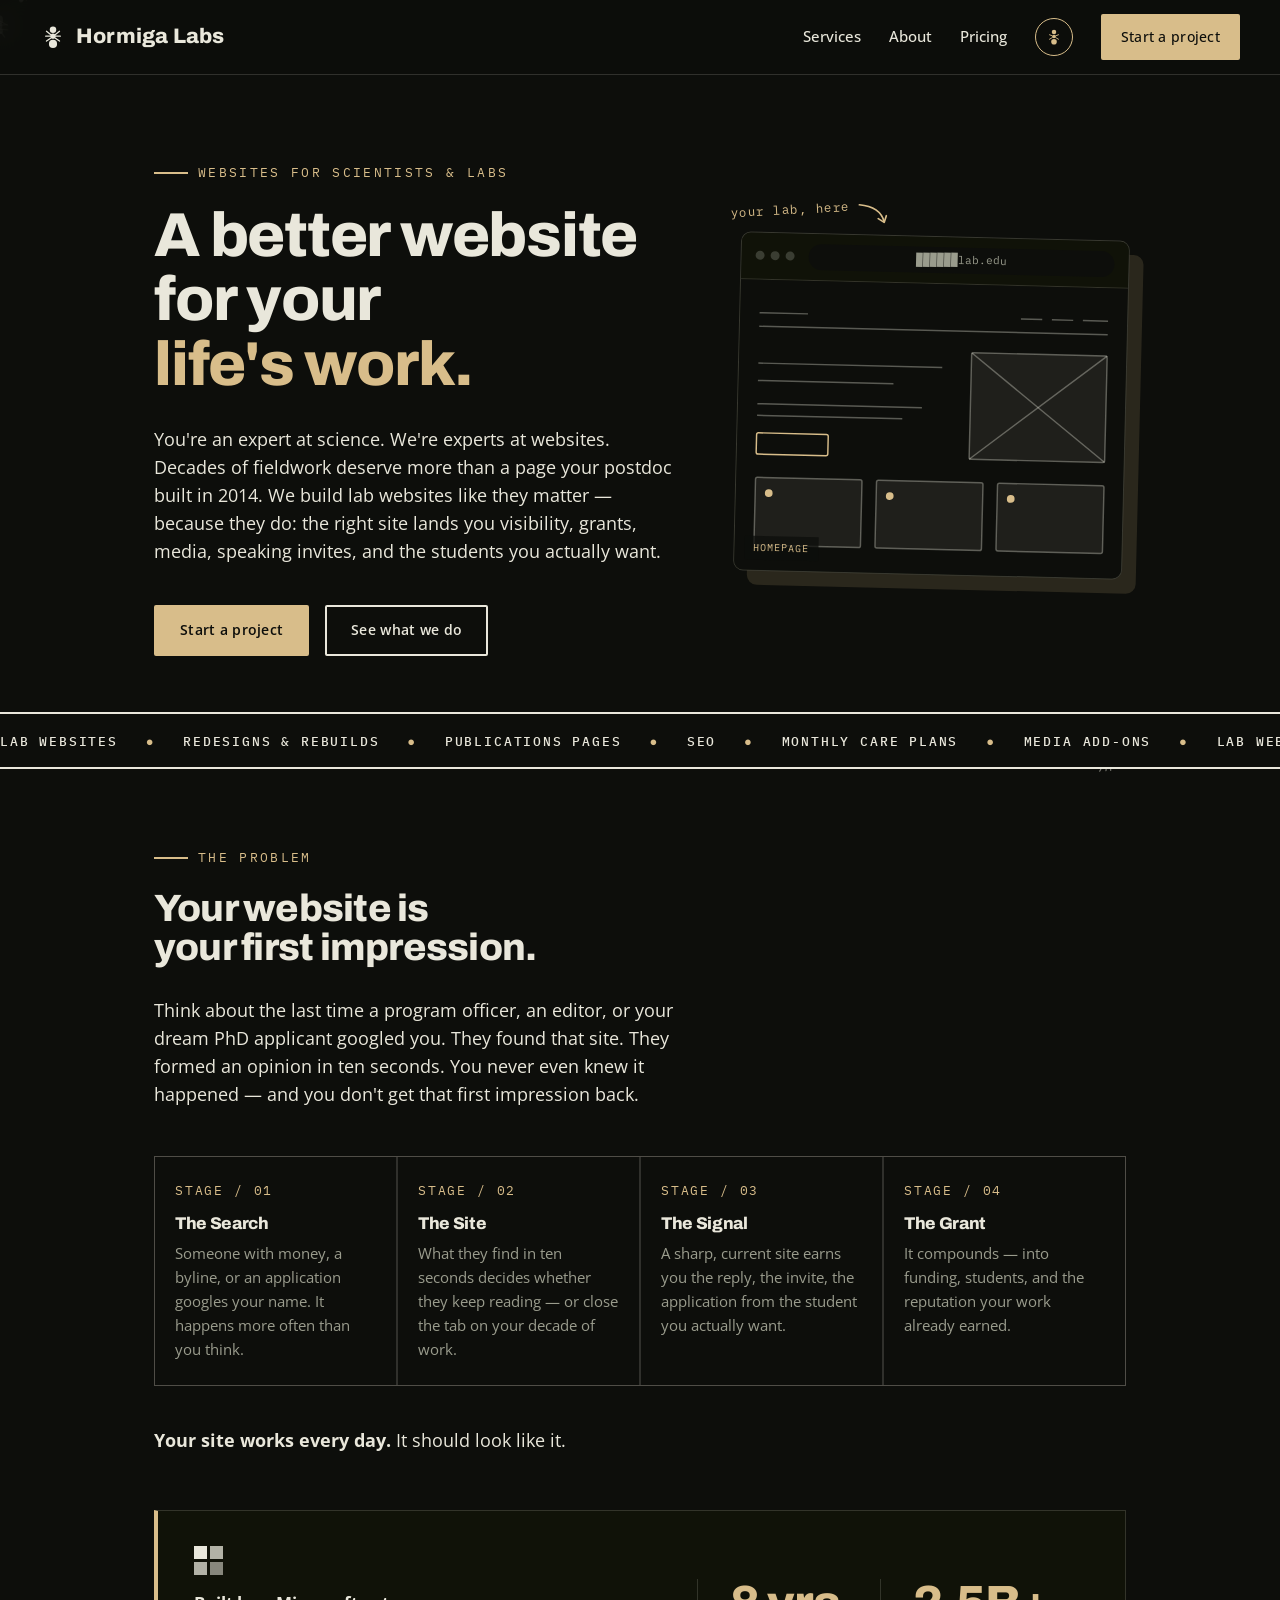
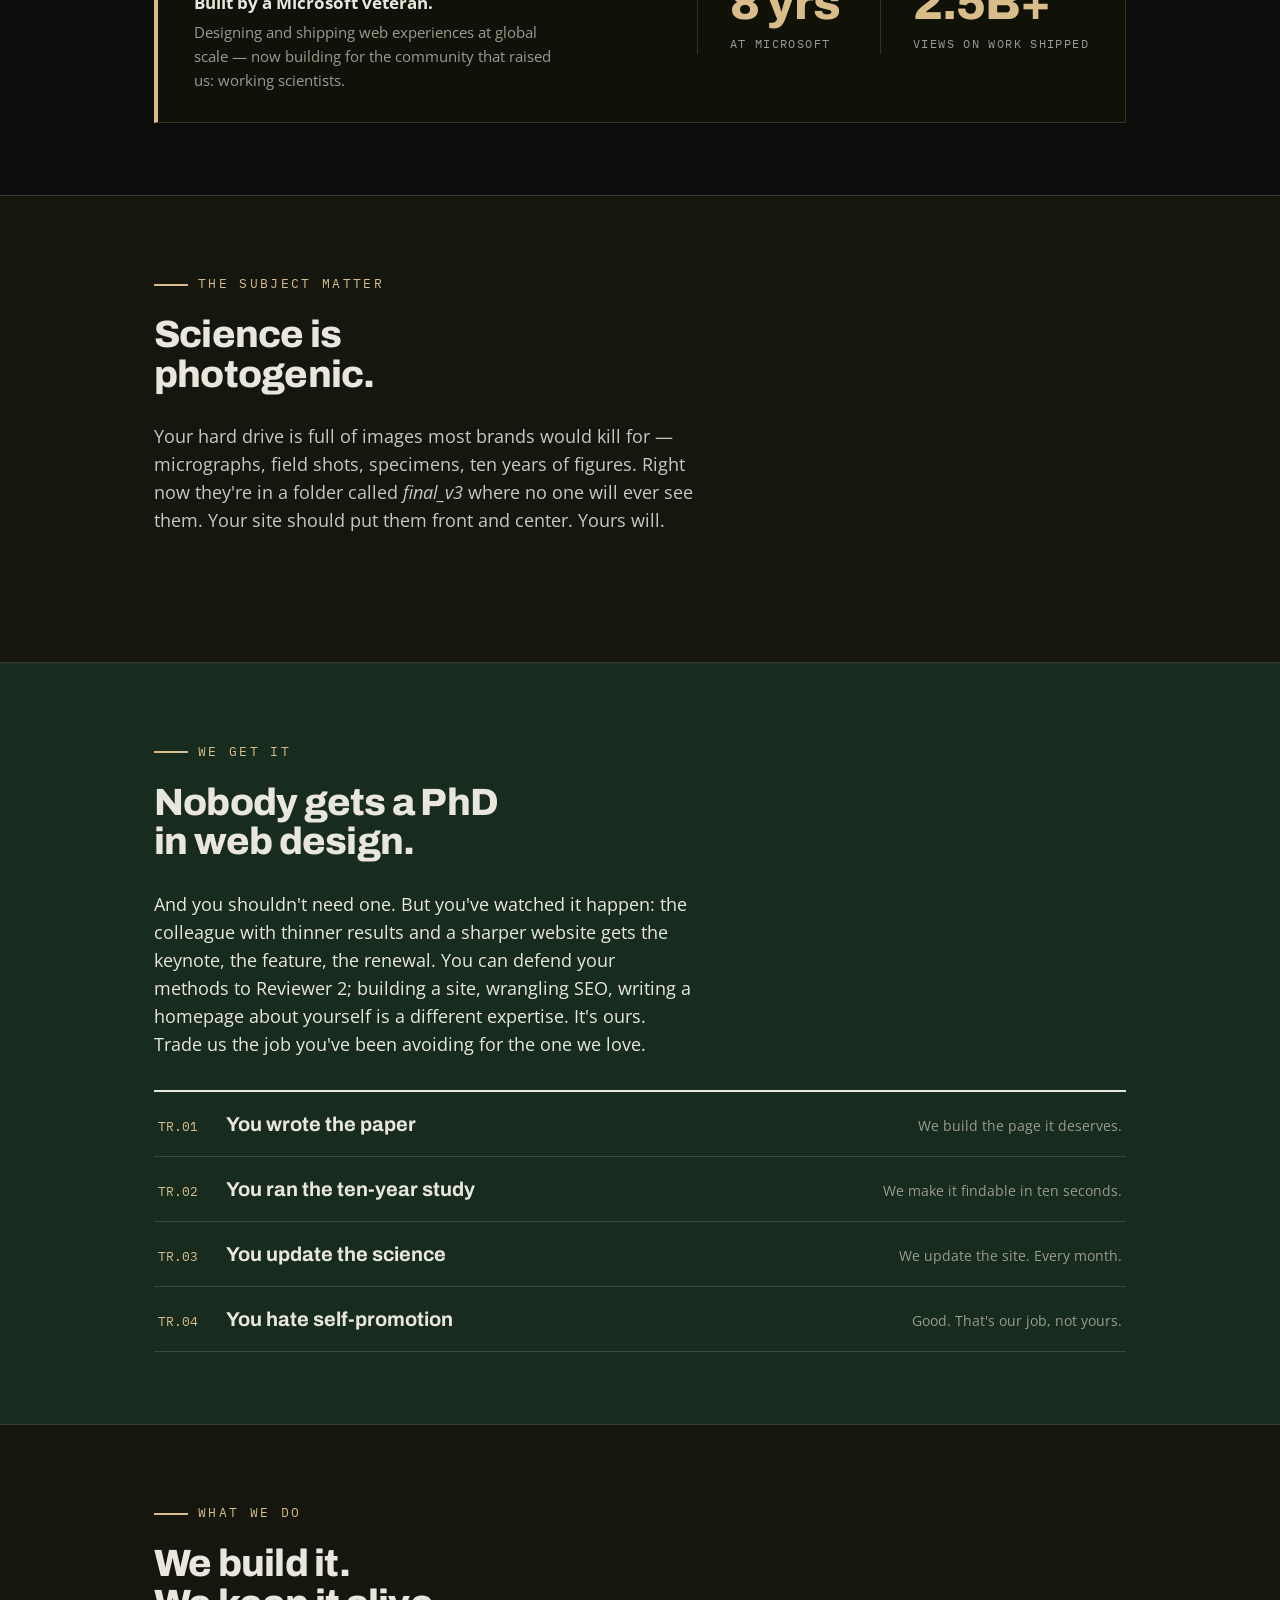
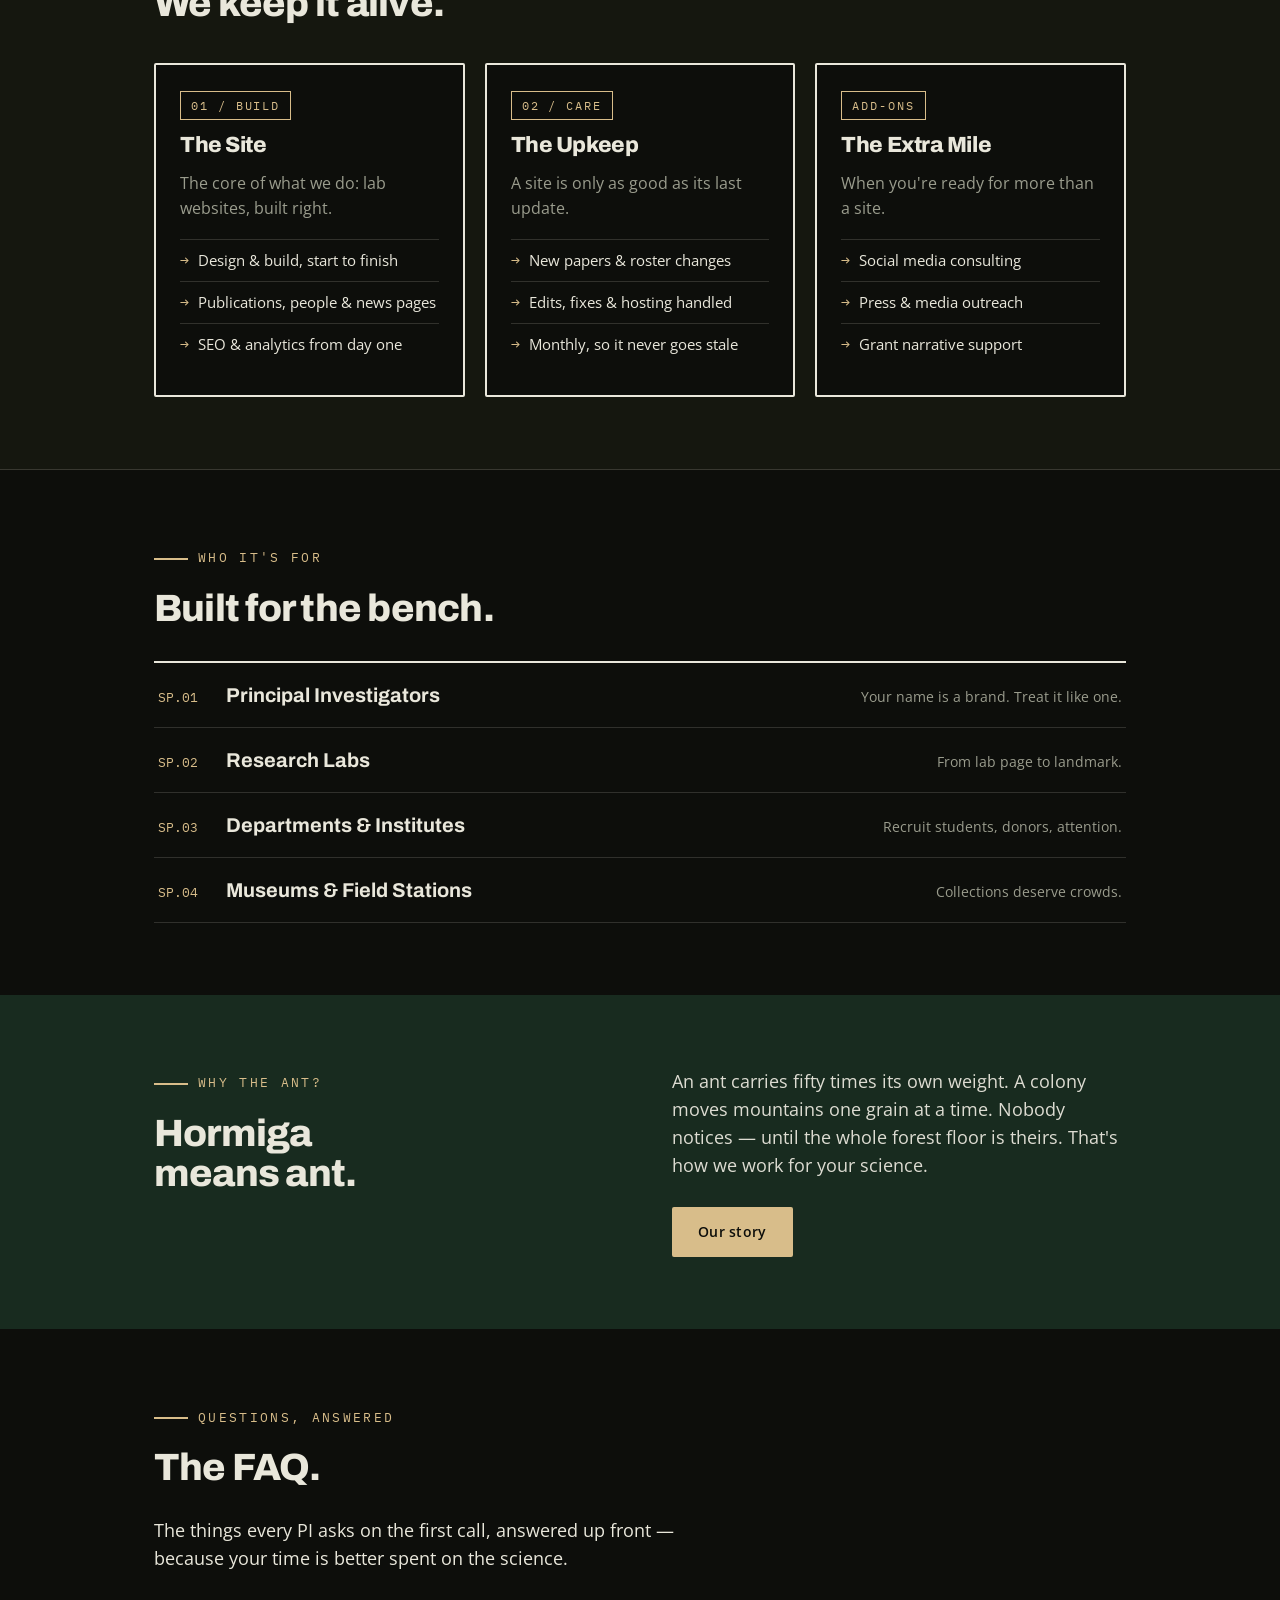
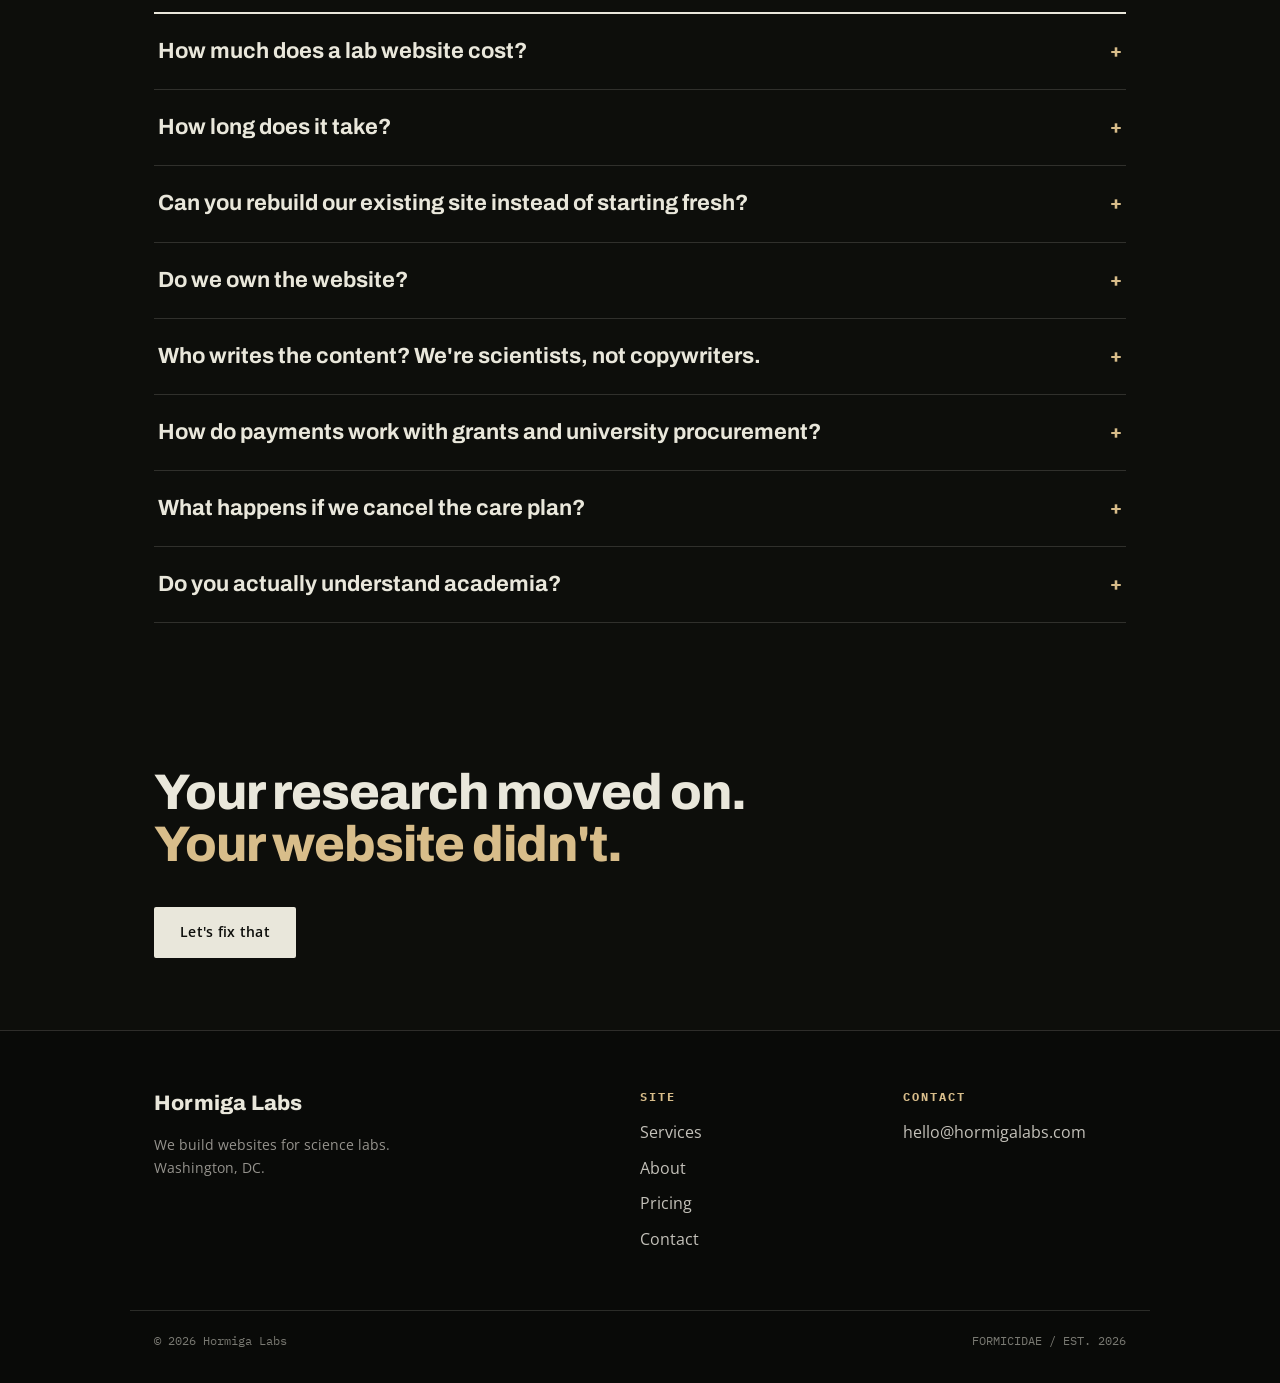
==== index.html @ 7f56fb9f "Create index.html" ====
<!DOCTYPE html>
<html lang="en">
<head>
  <meta charset="UTF-8" />
  <meta name="viewport" content="width=device-width, initial-scale=1.0" />
  <title>Hormiga Labs — Websites for Science Labs</title>
  <meta name="description" content="A better website for your life's work. You're an expert at science; we're experts at websites. Hormiga Labs designs, builds, and maintains websites for scientists and labs." />
  <link rel="preconnect" href="https://fonts.googleapis.com" />
  <link rel="preconnect" href="https://fonts.gstatic.com" crossorigin />
  <link href="https://fonts.googleapis.com/css2?family=Archivo:wght@700;800&family=Open+Sans:wght@400;600;700&family=IBM+Plex+Mono:wght@400;500&display=swap" rel="stylesheet" />
  <link rel="stylesheet" href="assets/style.css" />
  <link rel="icon" href="data:image/svg+xml,%3Csvg xmlns='http://www.w3.org/2000/svg' viewBox='0 0 32 32'%3E%3Ccircle cx='16' cy='8' r='4' fill='%23e9e7db'/%3E%3Ccircle cx='16' cy='16' r='3.4' fill='%23e9e7db'/%3E%3Ccircle cx='16' cy='25' r='5' fill='%23e9e7db'/%3E%3C/svg%3E" />
</head>
<body>

  <header class="site-header">
    <nav class="nav">
      <a class="logo" href="index.html">
        <svg viewBox="0 0 32 32" fill="none" aria-hidden="true">
          <circle cx="16" cy="7" r="4" fill="currentColor"/>
          <circle cx="16" cy="15" r="3.2" fill="currentColor"/>
          <circle cx="16" cy="24.5" r="5" fill="currentColor"/>
          <path d="M8 9 L13 13 M7 15 L12.8 15 M8 21 L13 17.5 M24 9 L19 13 M25 15 L19.2 15 M24 21 L19 17.5" stroke="currentColor" stroke-width="1.6" stroke-linecap="round"/>
        </svg>
        Hormiga Labs
      </a>
      <button class="nav-toggle" aria-label="Menu">☰</button>
      <ul class="nav-links">
        <li><a href="services.html">Services</a></li>
        <li><a href="about.html">About</a></li>
        <li><a href="pricing.html">Pricing</a></li>
        <li><a href="contact.html" class="btn btn-signal btn-sm">Start a project</a></li>
      </ul>
    </nav>
  </header>

  <main>
    <!-- HERO -->
    <section class="hero">
      <div class="wrap hero-grid">
        <div>
          <span class="kicker">Websites for scientists &amp; labs</span>
          <h1 class="display">A better website<br />for your<br /><span class="accent">life's work.</span></h1>
          <p class="lede">You're an expert at science. We're experts at websites. Decades of fieldwork deserve more than a page your postdoc built in 2014. We build lab websites like they matter — because they do: the right site lands you visibility, grants, media, speaking invites, and the students you actually want.</p>
          <div class="hero-ctas">
            <a class="btn btn-signal" href="contact.html">Start a project</a>
            <a class="btn btn-ghost" href="services.html">See what we do</a>
          </div>
        </div>
        <div class="bf-wrap" aria-hidden="true">
          <div class="bf-note">
            your lab, here
            <svg viewBox="0 0 40 34" width="34" height="28" fill="none">
              <path d="M4 4 C 18 6, 30 12, 33 26" stroke="currentColor" stroke-width="2" stroke-linecap="round"/>
              <path d="M26 22 L33 27 L36 19" stroke="currentColor" stroke-width="2" stroke-linecap="round" stroke-linejoin="round" fill="none"/>
            </svg>
          </div>
          <div class="browser-frame">
            <div class="bf-bar">
              <span class="bf-dot"></span><span class="bf-dot"></span><span class="bf-dot"></span>
              <span class="bf-url" id="bf-url">&#9608;&#9608;&#9608;&#9608;&#9608;&#9608;lab.edu</span>
            </div>
            <div class="bf-stage" id="bf-stage">
              <div class="bf-wire on" data-url="&#9608;&#9608;&#9608;&#9608;&#9608;&#9608;lab.edu" data-tag="Homepage">
                <svg viewBox="0 0 400 300">
                  <line class="w" x1="20" y1="34" x2="70" y2="34" stroke-width="4"/>
                  <line class="w" x1="290" y1="34" x2="312" y2="34"/><line class="w" x1="322" y1="34" x2="344" y2="34"/><line class="w" x1="354" y1="34" x2="380" y2="34"/>
                  <line class="w" x1="20" y1="48" x2="380" y2="48"/>
                  <line class="w" x1="20" y1="86" x2="210" y2="86" stroke-width="7"/>
                  <line class="w" x1="20" y1="104" x2="160" y2="104" stroke-width="7"/>
                  <line class="w" x1="20" y1="128" x2="190" y2="128"/><line class="w" x1="20" y1="140" x2="170" y2="140"/>
                  <rect class="wa" x="20" y="158" width="74" height="22" rx="2"/>
                  <rect class="wf" x="240" y="70" width="140" height="110" rx="2"/>
                  <line class="w" x1="240" y1="70" x2="380" y2="180"/><line class="w" x1="380" y1="70" x2="240" y2="180"/>
                  <rect class="wf" x="20" y="204" width="110" height="70" rx="2"/>
                  <rect class="wf" x="145" y="204" width="110" height="70" rx="2"/>
                  <rect class="wf" x="270" y="204" width="110" height="70" rx="2"/>
                  <circle class="waf" cx="34" cy="220" r="4"/><circle class="waf" cx="159" cy="220" r="4"/><circle class="waf" cx="284" cy="220" r="4"/>
                </svg>
              </div>
              <div class="bf-wire" data-url="&#9608;&#9608;&#9608;&#9608;-lab.org/publications" data-tag="Publications">
                <svg viewBox="0 0 400 300">
                  <line class="w" x1="20" y1="34" x2="70" y2="34" stroke-width="4"/>
                  <line class="w" x1="290" y1="34" x2="312" y2="34"/><line class="w" x1="322" y1="34" x2="344" y2="34"/><line class="w" x1="354" y1="34" x2="380" y2="34"/>
                  <line class="w" x1="20" y1="48" x2="380" y2="48"/>
                  <line class="w" x1="20" y1="78" x2="150" y2="78" stroke-width="7"/>
                  <rect class="w" x="20" y="98" width="360" height="40" rx="2"/>
                  <circle class="waf" cx="40" cy="118" r="6"/>
                  <line class="w" x1="58" y1="112" x2="300" y2="112"/><line class="w" x1="58" y1="124" x2="240" y2="124"/>
                  <rect class="w" x="20" y="148" width="360" height="40" rx="2"/>
                  <circle class="waf" cx="40" cy="168" r="6"/>
                  <line class="w" x1="58" y1="162" x2="280" y2="162"/><line class="w" x1="58" y1="174" x2="260" y2="174"/>
                  <rect class="w" x="20" y="198" width="360" height="40" rx="2"/>
                  <circle class="waf" cx="40" cy="218" r="6"/>
                  <line class="w" x1="58" y1="212" x2="310" y2="212"/><line class="w" x1="58" y1="224" x2="220" y2="224"/>
                  <rect class="wa" x="20" y="252" width="90" height="20" rx="2"/>
                </svg>
              </div>
              <div class="bf-wire" data-url="&#9608;&#9608;&#9608;&#9608;&#9608;.science/people" data-tag="People">
                <svg viewBox="0 0 400 300">
                  <line class="w" x1="20" y1="34" x2="70" y2="34" stroke-width="4"/>
                  <line class="w" x1="290" y1="34" x2="312" y2="34"/><line class="w" x1="322" y1="34" x2="344" y2="34"/><line class="w" x1="354" y1="34" x2="380" y2="34"/>
                  <line class="w" x1="20" y1="48" x2="380" y2="48"/>
                  <line class="w" x1="20" y1="78" x2="120" y2="78" stroke-width="7"/>
                  <rect class="w" x="20" y="98" width="110" height="86" rx="2"/><circle class="w" cx="75" cy="128" r="16"/><line class="w" x1="45" y1="156" x2="105" y2="156"/><line class="w" x1="55" y1="168" x2="95" y2="168"/>
                  <rect class="w" x="145" y="98" width="110" height="86" rx="2"/><circle class="wa" cx="200" cy="128" r="16"/><line class="w" x1="170" y1="156" x2="230" y2="156"/><line class="w" x1="180" y1="168" x2="220" y2="168"/>
                  <rect class="w" x="270" y="98" width="110" height="86" rx="2"/><circle class="w" cx="325" cy="128" r="16"/><line class="w" x1="295" y1="156" x2="355" y2="156"/><line class="w" x1="305" y1="168" x2="345" y2="168"/>
                  <rect class="w" x="20" y="198" width="110" height="86" rx="2"/><circle class="w" cx="75" cy="228" r="16"/><line class="w" x1="45" y1="256" x2="105" y2="256"/>
                  <rect class="w" x="145" y="198" width="110" height="86" rx="2"/><circle class="w" cx="200" cy="228" r="16"/><line class="w" x1="170" y1="256" x2="230" y2="256"/>
                  <rect class="w" x="270" y="198" width="110" height="86" rx="2"/><circle class="w" cx="325" cy="228" r="16"/><line class="w" x1="295" y1="256" x2="355" y2="256"/>
                </svg>
              </div>
              <span class="bf-tag" id="bf-tag">Homepage</span>
            </div>
          </div>
        </div>
      </div>
    </section>

    <!-- MARQUEE -->
    <div class="marquee" aria-hidden="true">
      <div class="marquee-track">
        Lab websites <span class="dot">●</span> Redesigns &amp; rebuilds <span class="dot">●</span> Publications pages <span class="dot">●</span> SEO <span class="dot">●</span> Monthly care plans <span class="dot">●</span> Media add-ons <span class="dot">●</span>
        Lab websites <span class="dot">●</span> Redesigns &amp; rebuilds <span class="dot">●</span> Publications pages <span class="dot">●</span> SEO <span class="dot">●</span> Monthly care plans <span class="dot">●</span> Media add-ons <span class="dot">●</span>
      </div>
    </div>

    <!-- PROBLEM / FLYWHEEL -->
    <section>
      <div class="wrap">
        <span class="kicker">The problem</span>
        <h2 class="section-title">Your website is<br />your first impression.</h2>
        <p class="lede">Think about the last time a program officer, an editor, or your dream PhD applicant googled you. They found that site. They formed an opinion in ten seconds. You never even knew it happened — and you don't get that first impression back.</p>

        <div class="flywheel">
          <div class="step reveal">
            <span class="num">STAGE / 01</span>
            <h3>The Search</h3>
            <p>Someone with money, a byline, or an application googles your name. It happens more often than you think.</p>
          </div>
          <div class="step reveal">
            <span class="num">STAGE / 02</span>
            <h3>The Site</h3>
            <p>What they find in ten seconds decides whether they keep reading — or close the tab on your decade of work.</p>
          </div>
          <div class="step reveal">
            <span class="num">STAGE / 03</span>
            <h3>The Signal</h3>
            <p>A sharp, current site earns you the reply, the invite, the application from the student you actually want.</p>
          </div>
          <div class="step reveal">
            <span class="num">STAGE / 04</span>
            <h3>The Grant</h3>
            <p>It compounds — into funding, students, and the reputation your work already earned.</p>
          </div>
        </div>
        <p class="lede" style="margin-top:40px;"><strong>Your site works every day.</strong> It should look like it.</p>

        <div class="ms-strip reveal">
          <div>
            <span class="ms-logo" aria-hidden="true"><span></span><span></span><span></span><span></span></span>
            <p><strong>Built by a Microsoft veteran.</strong> Designing and shipping web experiences at global scale — now building for the community that raised us: working scientists.</p>
          </div>
          <div class="ms-stat">
            <span class="n">8 yrs</span>
            <span class="lbl">at Microsoft</span>
          </div>
          <div class="ms-stat">
            <span class="n">2.5B+</span>
            <span class="lbl">views on work shipped</span>
          </div>
        </div>
      </div>
    </section>

    <!-- SPECIMENS / GALLERY -->
    <section class="band-dark">
      <div class="wrap">
        <span class="kicker">The subject matter</span>
        <h2 class="section-title">Science is<br />photogenic.</h2>
        <p class="lede">Your hard drive is full of images most brands would kill for — micrographs, field shots, specimens, ten years of figures. Right now they're in a folder called <em>final_v3</em> where no one will ever see them. Your site should put them front and center. Yours will.</p>

        <div class="gallery">
          <figure class="reveal">
            <img src="https://commons.wikimedia.org/wiki/Special:FilePath/Spider%20web%20Luc%20Viatour.jpg?width=800" alt="Dew-covered spider web" loading="lazy" onerror="this.closest('figure').style.display='none'" />
            <figcaption><span>Silk architecture</span><span class="no">SP/01</span></figcaption>
            <span class="credit">Photo: Luc Viatour, CC BY-SA — swap in your own</span>
          </figure>
          <figure class="reveal">
            <img src="https://commons.wikimedia.org/wiki/Special:FilePath/FluorescentCells.jpg?width=800" alt="Fluorescence micrograph of endothelial cells" loading="lazy" onerror="this.closest('figure').style.display='none'" />
            <figcaption><span>Fluorescence</span><span class="no">SP/02</span></figcaption>
            <span class="credit">Photo: NIH, public domain</span>
          </figure>
          <figure class="reveal">
            <img src="https://commons.wikimedia.org/wiki/Special:FilePath/E%20coli%20at%2010000x%2C%20original.jpg?width=800" alt="Electron micrograph of E. coli at 10,000x" loading="lazy" onerror="this.closest('figure').style.display='none'" />
            <figcaption><span>10,000× closer</span><span class="no">SP/03</span></figcaption>
            <span class="credit">Photo: USDA ARS, public domain</span>
          </figure>
          <figure class="reveal">
            <img src="https://commons.wikimedia.org/wiki/Special:FilePath/NASA-HS201427a-HubbleUltraDeepField2014-20140603.jpg?width=800" alt="Hubble Ultra Deep Field" loading="lazy" onerror="this.closest('figure').style.display='none'" />
            <figcaption><span>Deep field</span><span class="no">SP/04</span></figcaption>
            <span class="credit">Photo: NASA/ESA, public domain</span>
          </figure>
        </div>
      </div>
    </section>

    <!-- FOR SCIENTISTS -->
    <section class="band-moss">
      <div class="wrap">
        <span class="kicker">We get it</span>
        <h2 class="section-title">Nobody gets a PhD<br />in web design.</h2>
        <p class="lede">And you shouldn't need one. But you've watched it happen: the colleague with thinner results and a sharper website gets the keynote, the feature, the renewal. You can defend your methods to Reviewer 2; building a site, wrangling SEO, writing a homepage about yourself is a different expertise. It's ours. Trade us the job you've been avoiding for the one we love.</p>
        <ul class="specimen-list">
          <li class="reveal"><span class="idx">TR.01</span> You wrote the paper <span class="note">We build the page it deserves.</span></li>
          <li class="reveal"><span class="idx">TR.02</span> You ran the ten-year study <span class="note">We make it findable in ten seconds.</span></li>
          <li class="reveal"><span class="idx">TR.03</span> You update the science <span class="note">We update the site. Every month.</span></li>
          <li class="reveal"><span class="idx">TR.04</span> You hate self-promotion <span class="note">Good. That's our job, not yours.</span></li>
        </ul>
      </div>
    </section>

    <!-- PILLARS -->
    <section class="band-dark">
      <div class="wrap">
        <span class="kicker">What we do</span>
        <h2 class="section-title">We build it.<br />We keep it alive.</h2>
        <div class="pillars">
          <div class="pillar reveal" style="color:var(--ink)">
            <span class="tag">01 / Build</span>
            <h3>The Site</h3>
            <p>The core of what we do: lab websites, built right.</p>
            <ul>
              <li>Design &amp; build, start to finish</li>
              <li>Publications, people &amp; news pages</li>
              <li>SEO &amp; analytics from day one</li>
            </ul>
          </div>
          <div class="pillar reveal" style="color:var(--ink)">
            <span class="tag">02 / Care</span>
            <h3>The Upkeep</h3>
            <p>A site is only as good as its last update.</p>
            <ul>
              <li>New papers &amp; roster changes</li>
              <li>Edits, fixes &amp; hosting handled</li>
              <li>Monthly, so it never goes stale</li>
            </ul>
          </div>
          <div class="pillar reveal" style="color:var(--ink)">
            <span class="tag">Add-ons</span>
            <h3>The Extra Mile</h3>
            <p>When you're ready for more than a site.</p>
            <ul>
              <li>Social media consulting</li>
              <li>Press &amp; media outreach</li>
              <li>Grant narrative support</li>
            </ul>
          </div>
        </div>
      </div>
    </section>

    <!-- WHO WE WORK WITH -->
    <section>
      <div class="wrap">
        <span class="kicker">Who it's for</span>
        <h2 class="section-title">Built for the bench.</h2>
        <ul class="specimen-list">
          <li class="reveal"><span class="idx">SP.01</span> Principal Investigators <span class="note">Your name is a brand. Treat it like one.</span></li>
          <li class="reveal"><span class="idx">SP.02</span> Research Labs <span class="note">From lab page to landmark.</span></li>
          <li class="reveal"><span class="idx">SP.03</span> Departments &amp; Institutes <span class="note">Recruit students, donors, attention.</span></li>
          <li class="reveal"><span class="idx">SP.04</span> Museums &amp; Field Stations <span class="note">Collections deserve crowds.</span></li>
        </ul>
      </div>
    </section>

    <!-- WHY THE ANT -->
    <section class="band-moss">
      <div class="wrap two-col">
        <div>
          <span class="kicker">Why the ant?</span>
          <h2 class="section-title">Hormiga<br />means ant.</h2>
        </div>
        <div>
          <p class="lede" style="color:rgba(243,239,230,0.9)">An ant carries fifty times its own weight. A colony moves mountains one grain at a time. Nobody notices — until the whole forest floor is theirs. That's how we work for your science.</p>
          <a class="btn btn-signal" style="margin-top:28px" href="about.html">Our story</a>
        </div>
      </div>
    </section>

    <!-- FAQ -->
    <section>
      <div class="wrap">
        <span class="kicker">Questions, answered</span>
        <h2 class="section-title">The FAQ.</h2>
        <p class="lede">The things every PI asks on the first call, answered up front — because your time is better spent on the science.</p>
        <div class="faq">
          <details>
            <summary>How much does a lab website cost?</summary>
            <p class="a"><strong>$1,499, flat.</strong> One-time fee for design and build — publications, people, and news pages, SEO, analytics, and your first month of care included. No surprise line items; additional work beyond scope is $99/hr and only ever with your approval.</p>
          </details>
          <details>
            <summary>How long does it take?</summary>
            <p class="a"><strong>4–6 weeks</strong> from kickoff to launch. Most of your involvement is a kickoff call, one round of review, and sending us your papers and headshots. We know your calendar is the scarcest resource in the lab.</p>
          </details>
          <details>
            <summary>Can you rebuild our existing site instead of starting fresh?</summary>
            <p class="a">Yes — most of our projects are rebuilds. We migrate everything worth keeping (publications, people, project pages), fix what's broken, and redesign around it. Nothing gets lost, including your search rankings.</p>
          </details>
          <details>
            <summary>Do we own the website?</summary>
            <p class="a"><strong>Completely.</strong> Your domain, your code, your content, your analytics. If you leave, everything goes with you and keeps working. No proprietary platform, no hostage situation.</p>
          </details>
          <details>
            <summary>Who writes the content? We're scientists, not copywriters.</summary>
            <p class="a">We do the heavy lifting. We draft your pages from your papers, CV, and a conversation — in plain language that's accurate enough for you and clear enough for a program officer. You review; we never publish anything you haven't approved. The science is never dumbed down, only opened up.</p>
          </details>
          <details>
            <summary>How do payments work with grants and university procurement?</summary>
            <p class="a">However your institution needs: invoices, purchase orders, W-9 on request. Many labs pay from startup funds, discretionary accounts, or outreach budgets. The annual prepay option (10% off) fits neatly into a single budget line for grant reporting.</p>
          </details>
          <details>
            <summary>What happens if we cancel the care plan?</summary>
            <p class="a">Your site keeps running — you own it. The care plan is month to month; pause it during a field season, restart when the papers come out. We'll be here.</p>
          </details>
          <details>
            <summary>Do you actually understand academia?</summary>
            <p class="a">Our founder grew up in a working research lab — the child of a university scientist. We know what a preprint is, why the publications page must be perfect, what Reviewer 2 does to a person, and why your last site hasn't been updated since the postdoc who built it graduated.</p>
          </details>
        </div>
      </div>
    </section>

    <!-- CTA -->
    <section class="cta-band">
      <div class="wrap">
        <h2>Your research moved on.<br /><span style="color:var(--signal)">Your website didn't.</span></h2>
        <a class="btn" href="contact.html">Let's fix that</a>
      </div>
    </section>
  </main>

  <footer class="site-footer">
    <div class="wrap footer-grid">
      <div>
        <a class="logo" href="index.html">Hormiga Labs</a>
        <p style="margin-top:14px; max-width:34ch; color:rgba(243,239,230,0.6); font-size:14px;">We build websites for science labs. Washington, DC.</p>
      </div>
      <div>
        <h4>Site</h4>
        <ul>
          <li><a href="services.html">Services</a></li>
          <li><a href="about.html">About</a></li>
          <li><a href="pricing.html">Pricing</a></li>
          <li><a href="contact.html">Contact</a></li>
        </ul>
      </div>
      <div>
        <h4>Contact</h4>
        <ul>
          <li><a href="mailto:hello@hormigalabs.com">hello@hormigalabs.com</a></li>
        </ul>
      </div>
    </div>
    <div class="wrap footer-bottom">
      <span>© 2026 Hormiga Labs</span>
      <span>FORMICIDAE / EST. 2026</span>
    </div>
  </footer>

  <script src="assets/ants.js"></script>
  <script>
    (function () {
      var stage = document.getElementById("bf-stage");
      var url = document.getElementById("bf-url");
      var tag = document.getElementById("bf-tag");
      if (!stage || window.matchMedia("(prefers-reduced-motion: reduce)").matches) return;
      var i = 0;
      setInterval(function () {
        var sites = stage.querySelectorAll(".bf-wire");
        if (sites.length < 2) return;
        sites[i % sites.length].classList.remove("on");
        i = (i + 1) % sites.length;
        var next = sites[i];
        next.classList.add("on");
        url.textContent = next.dataset.url;
        tag.innerHTML = next.dataset.tag;
      }, 3500);
    })();
  </script>
</body>
</html>
---- assets/style.css ----
/* ============================================
   HORMIGA LABS — design system
   Bold / modern / ant-forward
   ============================================ */

:root {
  /* Dark modern theme — note: --ink is now the LIGHT text color,
     --bone is the DARK background (names kept so all rules still work) */
  --ink: #e9e7db;          /* light text */
  --bone: #0d0e0b;         /* near-black background */
  --signal: #d8bd8a;       /* warm beige */
  --moss: #182b1f;         /* deep green band */
  --grey: #9a9c8d;
  --line: rgba(233, 231, 219, 0.16);
  --max: 1020px;
  --radius: 2px;
  --font-display: "Archivo", "Segoe UI", "Open Sans", system-ui, sans-serif;
  --font-body: "Segoe UI", "Open Sans", system-ui, sans-serif;
  --font-mono: "IBM Plex Mono", ui-monospace, monospace;
}

* { margin: 0; padding: 0; box-sizing: border-box; }

html { scroll-behavior: smooth; }

body {
  font-family: var(--font-body);
  background: var(--bone);
  color: var(--ink);
  font-size: 16px;
  line-height: 1.6;
  -webkit-font-smoothing: antialiased;
}

/* Ant canvas sits behind content */
#ant-canvas {
  position: fixed;
  inset: 0;
  z-index: 0;
  pointer-events: none;
}
main, header.site-header, footer.site-footer { position: relative; z-index: 1; }

::selection { background: var(--signal); color: var(--bone); }

img { max-width: 100%; display: block; }
a { color: inherit; }

.wrap { max-width: var(--max); margin: 0 auto; padding: 0 24px; }

/* ---------- type ---------- */
h1, h2, h3 { font-family: var(--font-display); font-weight: 800; letter-spacing: -0.02em; line-height: 1.04; }

.display {
  font-size: clamp(30px, 5.2vw, 62px);
}
.display .accent { color: var(--signal); }

h2.section-title {
  font-size: clamp(23px, 3.3vw, 38px);
  margin-bottom: 28px;
}

.kicker {
  font-family: var(--font-mono);
  font-size: 13px;
  letter-spacing: 0.18em;
  text-transform: uppercase;
  color: var(--signal);
  display: inline-flex;
  align-items: center;
  gap: 10px;
  margin-bottom: 20px;
}
.kicker::before { content: ""; width: 34px; height: 2px; background: var(--signal); }

.lede { font-size: clamp(15px, 1.6vw, 17.5px); line-height: 1.6; max-width: 54ch; color: var(--ink); }
.muted { color: var(--grey); }

/* ---------- header ---------- */
.site-header {
  position: sticky; top: 0; z-index: 50;
  background: color-mix(in srgb, var(--bone) 88%, transparent);
  backdrop-filter: blur(10px);
  border-bottom: 1px solid var(--line);
}
.nav {
  display: flex; align-items: center; justify-content: space-between;
  padding: 14px 40px; max-width: none;
}
.logo {
  font-family: var(--font-display); font-weight: 800;
  font-size: 21px; letter-spacing: 0.01em;
  text-decoration: none; display: flex; align-items: center; gap: 10px;
}
.logo svg { width: 26px; height: 26px; }
.nav-links { display: flex; align-items: center; gap: 28px; list-style: none; }
.nav-links a {
  text-decoration: none; font-size: 15px; font-weight: 500;
  border-bottom: 2px solid transparent; padding-bottom: 2px;
}
.nav-links a:hover, .nav-links a[aria-current="page"] { border-color: var(--signal); }

.btn {
  display: inline-block; text-decoration: none; cursor: pointer;
  font-family: var(--font-body); font-weight: 600; font-size: 14px;
  letter-spacing: 0.02em;
  padding: 12px 24px; border-radius: var(--radius);
  background: var(--ink); color: var(--bone); border: 2px solid var(--ink);
  transition: background 0.15s, color 0.15s, transform 0.15s;
}
.btn:hover { background: var(--signal); border-color: var(--signal); transform: translateY(-2px); }
.btn.btn-signal { background: var(--signal); border-color: var(--signal); }
.btn.btn-signal:hover { background: var(--ink); border-color: var(--ink); }
.btn.btn-ghost { background: transparent; color: var(--ink); }
.btn.btn-ghost:hover { background: var(--ink); color: var(--bone); }
.btn.btn-sm { padding: 10px 18px; font-size: 14px; }

/* ant toggle in nav */
.ant-switch {
  display: inline-flex; align-items: center; justify-content: center;
  width: 38px; height: 38px; cursor: pointer;
  background: transparent; color: var(--signal);
  border: 1.5px solid var(--signal); border-radius: 50%;
  transition: background 0.15s, color 0.15s, opacity 0.15s, transform 0.15s;
}
.ant-switch:hover { background: var(--signal); color: var(--bone); transform: rotate(20deg); }
.ant-switch.off { color: var(--grey); border-color: var(--grey); opacity: 0.55; }
.ant-switch.off:hover { background: var(--grey); color: var(--bone); }

/* mobile nav */
.nav-toggle { display: none; background: none; border: 0; font-size: 26px; cursor: pointer; }
@media (max-width: 760px) {
  .nav-toggle { display: block; }
  .nav-links {
    display: none; position: absolute; top: 100%; left: 0; right: 0;
    flex-direction: column; gap: 0; background: var(--bone);
    border-bottom: 1px solid var(--line); padding: 8px 0;
  }
  .nav-links.open { display: flex; }
  .nav-links li { width: 100%; }
  .nav-links a { display: block; padding: 14px 24px; border-bottom: none; }
  .nav-links .btn { margin: 12px 24px; }
}

/* ---------- hero ---------- */
.hero { padding: clamp(56px, 9vh, 110px) 0 56px; }
.hero .lede { margin-top: 28px; }
.hero-ctas { display: flex; gap: 16px; margin-top: 40px; flex-wrap: wrap; }

.hero-grid { display: grid; grid-template-columns: 1.15fr 0.85fr; gap: 56px; align-items: center; }
@media (max-width: 980px) { .hero-grid { grid-template-columns: 1fr; gap: 44px; } }

/* browser frame that cycles science photos */
.bf-wrap { position: relative; }
.bf-note {
  position: absolute; top: -38px; left: -6px; z-index: 3;
  display: inline-flex; align-items: flex-start; gap: 6px;
  font-family: var(--font-mono); font-size: 12.5px; letter-spacing: 0.04em;
  color: var(--signal); transform: rotate(-3deg);
}
.bf-note svg { margin-top: 6px; }
@media (max-width: 980px) { .bf-note { top: -34px; } }

.browser-frame {
  background: #15170f; border: 1px solid var(--line); border-radius: 10px;
  overflow: hidden; transform: rotate(1.4deg);
  box-shadow: 14px 14px 0 rgba(216, 189, 138, 0.14);
  transition: transform 0.3s ease;
}
.browser-frame:hover { transform: rotate(0deg); }
.bf-bar { display: flex; align-items: center; gap: 6px; padding: 10px 14px; border-bottom: 1px solid var(--line); background: #101208; }
.bf-dot { width: 9px; height: 9px; border-radius: 50%; background: #3a3d32; flex: none; }
.bf-url {
  flex: 1; margin-left: 8px; font-family: var(--font-mono); font-size: 11px;
  color: var(--grey); background: var(--bone); border-radius: 99px;
  padding: 4px 12px; text-align: center; white-space: nowrap; overflow: hidden;
}
.bf-stage { position: relative; aspect-ratio: 4 / 3; background: var(--bone); }

/* wireframe slides */
.bf-wire { position: absolute; inset: 0; opacity: 0; transition: opacity 0.8s ease; }
.bf-wire.on { opacity: 1; }
.bf-wire svg { width: 100%; height: 100%; display: block; }
.bf-wire .w { stroke: rgba(233, 231, 219, 0.35); fill: none; stroke-width: 1.5; }
.bf-wire .wf { fill: rgba(233, 231, 219, 0.08); stroke: rgba(233, 231, 219, 0.35); stroke-width: 1.5; }
.bf-wire .wa { stroke: var(--signal); fill: none; stroke-width: 1.5; }
.bf-wire .waf { fill: var(--signal); stroke: none; }
.bf-wire.on .wa, .bf-wire.on .waf { animation: wire-pulse 3.4s ease-in-out infinite; }
@keyframes wire-pulse { 0%, 100% { opacity: 1; } 50% { opacity: 0.45; } }
@media (prefers-reduced-motion: reduce) { .bf-wire.on .wa, .bf-wire.on .waf { animation: none; } }
.bf-tag {
  position: absolute; bottom: 10px; left: 10px; z-index: 2;
  font-family: var(--font-mono); font-size: 10px; letter-spacing: 0.1em; text-transform: uppercase;
  color: var(--signal); background: rgba(13, 14, 11, 0.75); padding: 4px 9px;
}

/* ---------- marquee ---------- */
.marquee {
  overflow: hidden; white-space: nowrap;
  border-top: 2px solid var(--ink); border-bottom: 2px solid var(--ink);
  padding: 14px 0; background: var(--bone);
}
.marquee-track {
  display: inline-block;
  animation: marquee 28s linear infinite;
  font-family: var(--font-mono); font-weight: 500;
  font-size: 13px; text-transform: uppercase; letter-spacing: 0.14em;
}
.marquee-track .dot { color: var(--signal); margin: 0 18px; }
@keyframes marquee { from { transform: translateX(0); } to { transform: translateX(-50%); } }
@media (prefers-reduced-motion: reduce) { .marquee-track { animation: none; } }

/* ---------- sections ---------- */
section { padding: clamp(52px, 8vh, 96px) 0; }
section.tight { padding: 48px 0; }

.band-dark { background: #15170f; color: var(--ink); border-top: 1px solid var(--line); border-bottom: 1px solid var(--line); }
.band-dark .lede, .band-dark p { color: rgba(233, 231, 219, 0.85); }
.band-dark .kicker { color: var(--signal); }
.band-moss { background: var(--moss); color: var(--ink); }

/* ---------- flywheel ---------- */
.flywheel {
  display: grid; grid-template-columns: repeat(4, 1fr); gap: 2px;
  background: var(--line); border: 1px solid var(--line); margin-top: 48px;
}
.flywheel .step { background: var(--bone); padding: 24px 20px; }
.flywheel .step .num {
  font-family: var(--font-mono); font-size: 13px; color: var(--signal);
  letter-spacing: 0.14em; display: block; margin-bottom: 14px;
}
.flywheel .step h3 { font-size: 17px; margin-bottom: 8px; }
.flywheel .step p { font-size: 15px; color: var(--grey); }
@media (max-width: 900px) { .flywheel { grid-template-columns: repeat(2, 1fr); } }
@media (max-width: 520px) { .flywheel { grid-template-columns: 1fr; } }

/* ---------- pillar cards ---------- */
.pillars { display: grid; grid-template-columns: repeat(3, 1fr); gap: 20px; margin-top: 40px; }
.pillar {
  border: 2px solid var(--ink); border-radius: var(--radius);
  padding: 26px 24px 30px; background: var(--bone);
  display: flex; flex-direction: column; gap: 14px;
  transition: transform 0.15s, box-shadow 0.15s;
}
.pillar:hover { transform: translateY(-4px); box-shadow: 6px 6px 0 var(--signal); }
.pillar .tag {
  font-family: var(--font-mono); font-size: 12px; letter-spacing: 0.16em;
  text-transform: uppercase; color: var(--signal);
  border: 1px solid var(--signal); padding: 4px 10px; align-self: flex-start;
}
.pillar h3 { font-size: 22px; }
.pillar p { color: var(--grey); font-size: 15.5px; }
.pillar ul { list-style: none; margin-top: 4px; }
.pillar ul li { padding: 8px 0; border-top: 1px solid var(--line); font-size: 15px; }
.pillar ul li::before { content: "→ "; color: var(--signal); font-family: var(--font-mono); }
@media (max-width: 900px) { .pillars { grid-template-columns: 1fr; } }

/* ---------- two-col ---------- */
.two-col { display: grid; grid-template-columns: 1fr 1fr; gap: 64px; align-items: start; }
@media (max-width: 860px) { .two-col { grid-template-columns: 1fr; gap: 32px; } }

/* ---------- specimen list ---------- */
.specimen-list { list-style: none; margin-top: 32px; border-top: 2px solid var(--ink); }
.specimen-list li {
  display: flex; align-items: baseline; gap: 24px;
  padding: 16px 4px; border-bottom: 1px solid var(--line);
  font-family: var(--font-display); font-weight: 700;
  font-size: clamp(15px, 1.9vw, 20px);
}
.specimen-list li .idx { font-family: var(--font-mono); font-size: 13px; font-weight: 400; color: var(--signal); min-width: 44px; }
.specimen-list li .note { margin-left: auto; font-family: var(--font-body); font-weight: 400; font-size: 14px; color: var(--grey); text-align: right; }

/* ---------- process ---------- */
.process { counter-reset: step; display: grid; gap: 0; margin-top: 40px; border-top: 2px solid currentColor; }
.process .p-step { display: grid; grid-template-columns: 90px 1fr 2fr; gap: 24px; padding: 28px 0; border-bottom: 1px solid rgba(128,128,128,0.35); align-items: baseline; }
.process .p-step .n { font-family: var(--font-mono); color: var(--signal); font-size: 14px; }
.process .p-step h3 { font-size: 22px; }
@media (max-width: 760px) { .process .p-step { grid-template-columns: 60px 1fr; } .process .p-step p { grid-column: 2; } }

/* ---------- CTA band ---------- */
.cta-band { text-align: left; }
.cta-band h2 { font-size: clamp(27px, 4.2vw, 50px); line-height: 1.04; }
.cta-band .btn { margin-top: 36px; }

/* ---------- footer ---------- */
.site-footer { background: #090a08; color: var(--ink); padding: 56px 0 32px; border-top: 1px solid var(--line); }
.footer-grid { display: grid; grid-template-columns: 2fr 1fr 1fr; gap: 40px; }
.site-footer .logo { color: var(--ink); }
.site-footer h4 { font-family: var(--font-mono); font-size: 12px; letter-spacing: 0.16em; text-transform: uppercase; color: var(--signal); margin-bottom: 14px; }
.site-footer ul { list-style: none; }
.site-footer ul li { margin-bottom: 10px; }
.site-footer a { color: rgba(243,239,230,0.8); text-decoration: none; }
.site-footer a:hover { color: var(--signal); }
.footer-bottom { margin-top: 48px; padding-top: 20px; border-top: 1px solid rgba(233,231,219,0.15); font-family: var(--font-mono); font-size: 12px; color: rgba(233,231,219,0.5); display: flex; justify-content: space-between; flex-wrap: wrap; gap: 8px; }
@media (max-width: 760px) { .footer-grid { grid-template-columns: 1fr; } }

/* ---------- about page ---------- */
.story p { max-width: 64ch; margin-bottom: 20px; font-size: 16.5px; }
.pull-quote {
  font-family: var(--font-display); font-weight: 800;
  font-size: clamp(22px, 3vw, 34px); line-height: 1.3;
  border-left: 6px solid var(--signal);
  padding-left: 28px; margin: 48px 0;
}

/* ---------- contact ---------- */
.contact-card { border: 2px solid var(--ink); padding: 40px; background: var(--bone); }
.form-grid { display: grid; gap: 20px; margin-top: 8px; }
.form-grid label { font-family: var(--font-mono); font-size: 12px; letter-spacing: 0.14em; text-transform: uppercase; display: block; margin-bottom: 8px; }
.form-grid input, .form-grid textarea, .form-grid select {
  width: 100%; padding: 14px; font-family: var(--font-body); font-size: 16px;
  background: transparent; border: 1.5px solid var(--ink); border-radius: var(--radius); color: var(--ink);
}
.form-grid input:focus, .form-grid textarea:focus, .form-grid select:focus { outline: 2px solid var(--signal); outline-offset: 1px; }

/* ---------- pricing ---------- */
.price-hero {
  max-width: 700px; margin: 0 auto; text-align: center;
  border: 2px solid var(--signal); background: #101208; padding: 48px 44px 40px;
}
.price-hero .tag {
  font-family: var(--font-mono); font-size: 12px; letter-spacing: 0.16em; text-transform: uppercase;
  background: var(--signal); color: var(--bone); padding: 5px 14px; display: inline-block;
}
.price-hero h3 { font-size: clamp(28px, 3.5vw, 40px); margin-top: 20px; }
.price-hero .price { font-family: var(--font-display); font-weight: 800; font-size: clamp(44px, 5.5vw, 66px); line-height: 1; color: var(--signal); letter-spacing: -0.02em; margin-top: 10px; }
.price-hero .price-note { font-family: var(--font-mono); font-size: 12.5px; color: var(--grey); margin-top: 12px; }
.price-hero ul {
  list-style: none; margin: 28px auto 4px; max-width: 560px; text-align: left;
  display: grid; grid-template-columns: 1fr 1fr; gap: 0 32px;
}
.price-hero ul li { padding: 10px 0; border-top: 1px solid var(--line); font-size: 15px; }
.price-hero ul li::before { content: "→ "; color: var(--signal); font-family: var(--font-mono); }
.price-hero .btn { margin-top: 28px; }
@media (max-width: 640px) { .price-hero ul { grid-template-columns: 1fr; } .price-hero { padding: 36px 24px 32px; } }

.monthly-head { text-align: center; margin-top: 84px; }
.monthly-head h2 { font-size: clamp(24px, 3vw, 36px); }
.monthly-head p { color: var(--grey); margin-top: 10px; }
.monthly-head .billing-toggle { margin-top: 24px; }
.price-monthly { display: grid; grid-template-columns: repeat(3, 1fr); gap: 20px; margin: 40px auto 0; }
@media (max-width: 900px) { .price-monthly { grid-template-columns: 1fr; max-width: 480px; } }

.pillars.pillars-4 { grid-template-columns: repeat(4, 1fr); }
@media (max-width: 1080px) { .pillars.pillars-4 { grid-template-columns: repeat(2, 1fr); } }
@media (max-width: 640px) { .pillars.pillars-4 { grid-template-columns: 1fr; } }

.billing-toggle {
  display: inline-flex; border: 2px solid var(--ink); border-radius: var(--radius);
  overflow: hidden; margin-top: 32px;
}
.billing-toggle button {
  font-family: var(--font-body); font-weight: 600; font-size: 14px;
  letter-spacing: 0.02em;
  background: transparent; color: var(--ink); border: 0; cursor: pointer;
  padding: 12px 22px;
}
.billing-toggle button.active { background: var(--signal); color: var(--bone); }
.billing-toggle .save { font-family: var(--font-mono); font-size: 11px; letter-spacing: 0.08em; display: block; }

.pillar .price { font-family: var(--font-display); font-weight: 800; font-size: 29px; letter-spacing: -0.02em; line-height: 1; }
.pillar .price .per { font-size: 16px; color: var(--grey); font-weight: 500; }
.pillar .price-note { font-family: var(--font-mono); font-size: 12px; color: var(--grey); min-height: 2.4em; }
.pillar.featured { border-color: var(--signal); }
.pillar.featured .flag {
  font-family: var(--font-mono); font-size: 11px; letter-spacing: 0.14em; text-transform: uppercase;
  background: var(--signal); color: var(--bone); padding: 4px 10px; align-self: flex-start;
}

.stats { display: grid; grid-template-columns: repeat(3, 1fr); gap: 2px; background: var(--line); border: 1px solid var(--line); margin-top: 48px; }
.stats .stat { background: var(--bone); padding: 36px 28px; }
.stats .stat .big { font-family: var(--font-display); font-weight: 800; font-size: clamp(23px, 2.8vw, 36px); letter-spacing: -0.02em; display: block; color: var(--signal); }
.stats .stat .label { font-family: var(--font-mono); font-size: 13px; letter-spacing: 0.12em; text-transform: uppercase; color: var(--grey); }
@media (max-width: 760px) { .stats { grid-template-columns: 1fr; } }

.fine-print { margin-top: 48px; border-top: 2px solid var(--ink); padding-top: 24px; }
.fine-print p { font-size: 15px; color: var(--grey); max-width: 72ch; margin-bottom: 10px; }
.fine-print p strong { color: var(--ink); }

/* ---------- photo gallery (funky) ---------- */
.gallery { display: grid; grid-template-columns: repeat(4, 1fr); gap: 28px; margin-top: 56px; align-items: start; }
.gallery figure {
  background: #15170f; border: 1px solid var(--line); padding: 12px 12px 14px;
  transition: transform 0.25s ease, box-shadow 0.25s ease;
}
.gallery figure:nth-child(1) { transform: rotate(-2deg); }
.gallery figure:nth-child(2) { transform: rotate(1.4deg) translateY(26px); }
.gallery figure:nth-child(3) { transform: rotate(-1.2deg) translateY(8px); }
.gallery figure:nth-child(4) { transform: rotate(2deg) translateY(38px); }
.gallery figure:hover { transform: rotate(0deg) translateY(0) scale(1.03); box-shadow: 8px 8px 0 var(--signal); z-index: 2; position: relative; }
.gallery img { width: 100%; aspect-ratio: 4 / 5; object-fit: cover; filter: saturate(0.92) contrast(1.05); display: block; }
.gallery figcaption { font-family: var(--font-mono); font-size: 11px; letter-spacing: 0.1em; text-transform: uppercase; color: var(--grey); margin-top: 10px; display: flex; justify-content: space-between; gap: 8px; }
.gallery figcaption .no { color: var(--signal); }
.gallery .credit { display: block; font-size: 9px; letter-spacing: 0.04em; color: rgba(154,156,141,0.55); margin-top: 4px; text-transform: none; }
@media (max-width: 900px) { .gallery { grid-template-columns: repeat(2, 1fr); } .gallery figure { transform: none !important; } }
@media (max-width: 520px) { .gallery { grid-template-columns: 1fr; } }

/* ---------- microsoft credibility strip ---------- */
.ms-strip {
  display: grid; grid-template-columns: 1.1fr auto auto; gap: 40px; align-items: center;
  border: 1px solid var(--line); border-left: 4px solid var(--signal);
  background: #101208; padding: 30px 36px; margin-top: 56px;
}
.ms-strip .ms-logo { display: inline-grid; grid-template-columns: 13px 13px; grid-template-rows: 13px 13px; gap: 2.5px; flex: none; margin-bottom: 14px; }
.ms-strip .ms-logo span { background: var(--ink); }
.ms-strip .ms-logo span:nth-child(2) { opacity: 0.75; }
.ms-strip .ms-logo span:nth-child(3) { opacity: 0.75; }
.ms-strip .ms-logo span:nth-child(4) { opacity: 0.55; }
.ms-strip p { font-size: 15px; color: var(--grey); margin: 0; line-height: 1.6; max-width: 40ch; }
.ms-strip p strong { color: var(--ink); font-size: 17px; display: block; margin-bottom: 4px; }
.ms-stat { border-left: 1px solid var(--line); padding-left: 32px; }
.ms-stat .n {
  display: block; font-family: var(--font-display); font-weight: 800;
  font-size: clamp(34px, 3.8vw, 48px); line-height: 1; color: var(--signal);
  letter-spacing: -0.02em;
}
.ms-stat .lbl {
  display: block; margin-top: 8px; font-family: var(--font-mono);
  font-size: 11.5px; letter-spacing: 0.12em; text-transform: uppercase; color: var(--grey);
}
@media (max-width: 860px) {
  .ms-strip { grid-template-columns: 1fr; gap: 24px; padding: 26px; }
  .ms-stat { border-left: none; padding-left: 0; border-top: 1px solid var(--line); padding-top: 18px; }
}

/* ---------- FAQ ---------- */
.faq { margin-top: 40px; border-top: 2px solid var(--ink); }
.faq details { border-bottom: 1px solid var(--line); }
.faq summary {
  cursor: pointer; list-style: none; display: flex; justify-content: space-between; align-items: baseline; gap: 16px;
  font-family: var(--font-display); font-weight: 700; font-size: clamp(17px, 2vw, 22px);
  padding: 20px 4px;
}
.faq summary::-webkit-details-marker { display: none; }
.faq summary::after { content: "+"; font-family: var(--font-mono); color: var(--signal); font-size: 20px; flex: none; }
.faq details[open] summary::after { content: "–"; }
.faq details[open] summary { color: var(--signal); }
.faq .a { padding: 0 4px 22px; max-width: 68ch; color: var(--grey); font-size: 15.5px; }
.faq .a strong { color: var(--ink); }

/* ---------- reveal on scroll ---------- */
.reveal { opacity: 0; transform: translateY(24px); transition: opacity 0.6s ease, transform 0.6s ease; }
.reveal.in { opacity: 1; transform: none; }
@media (prefers-reduced-motion: reduce) { .reveal { opacity: 1; transform: none; transition: none; } }
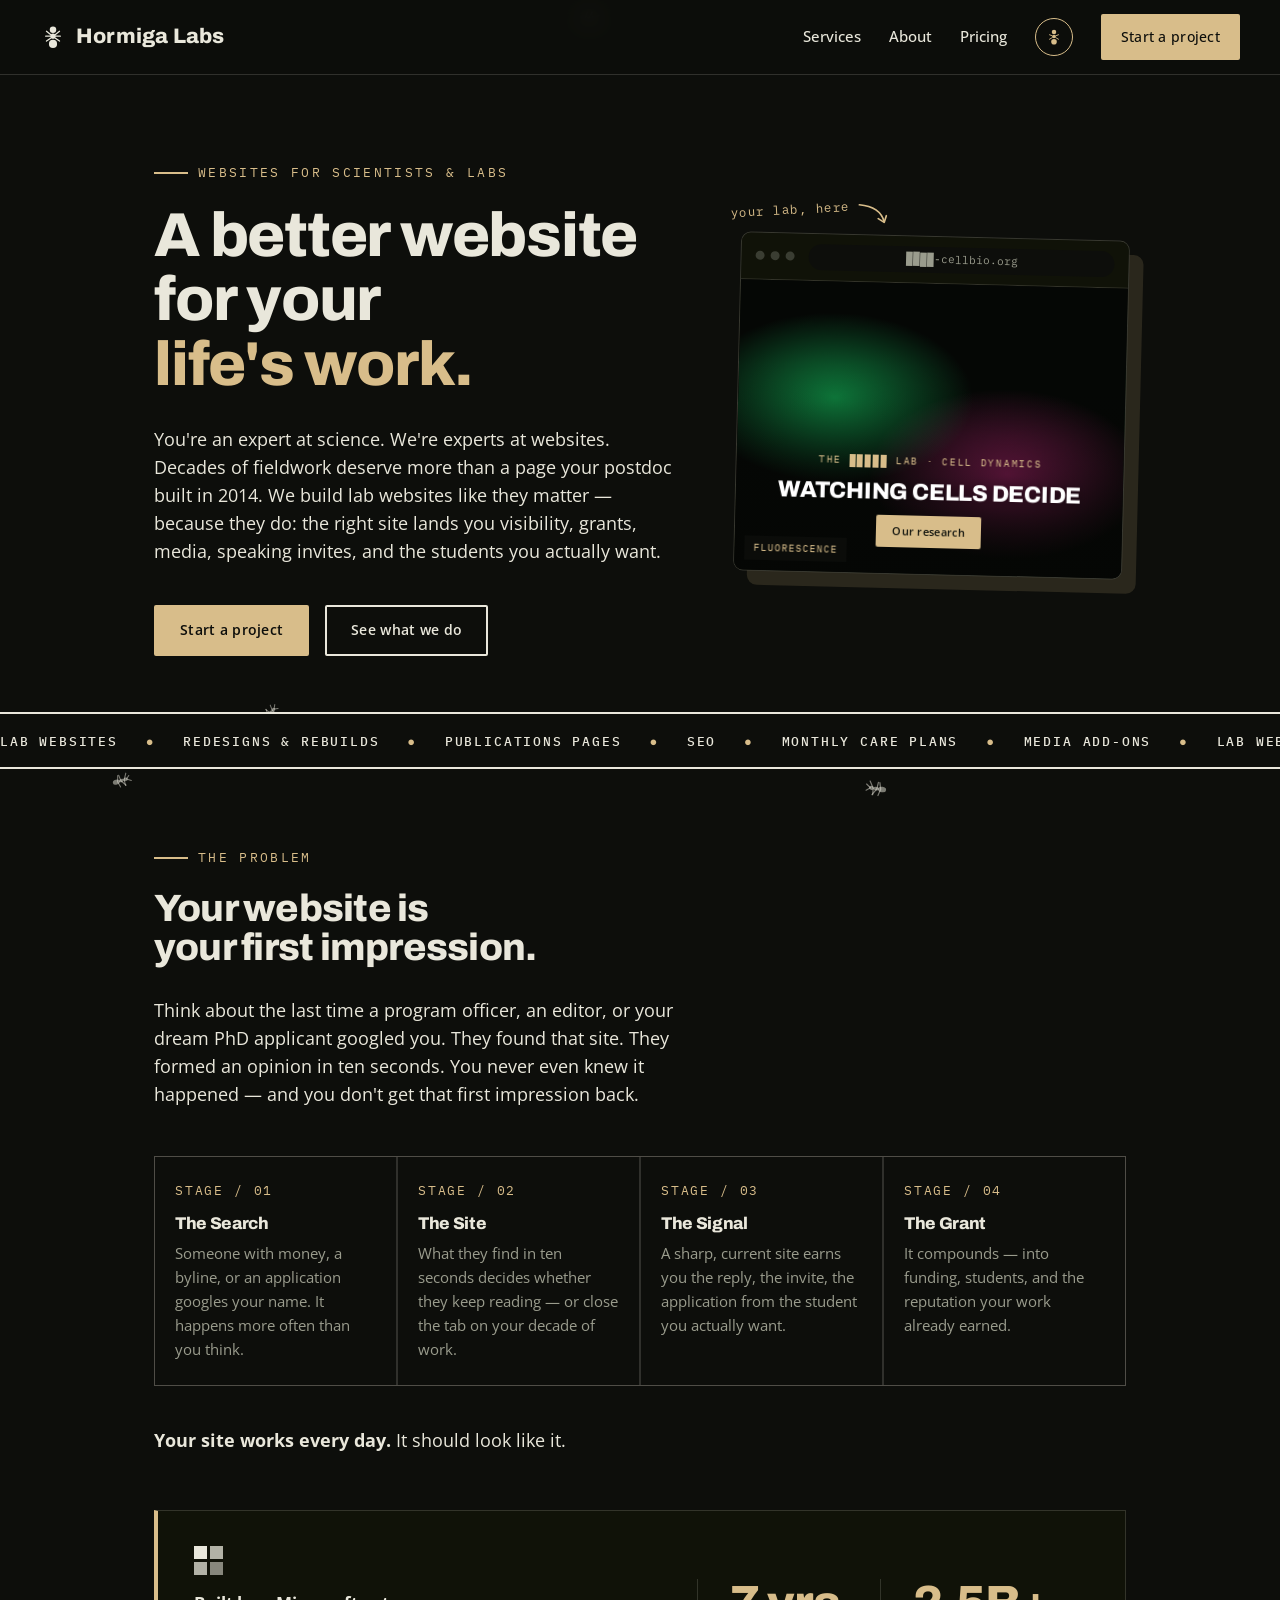
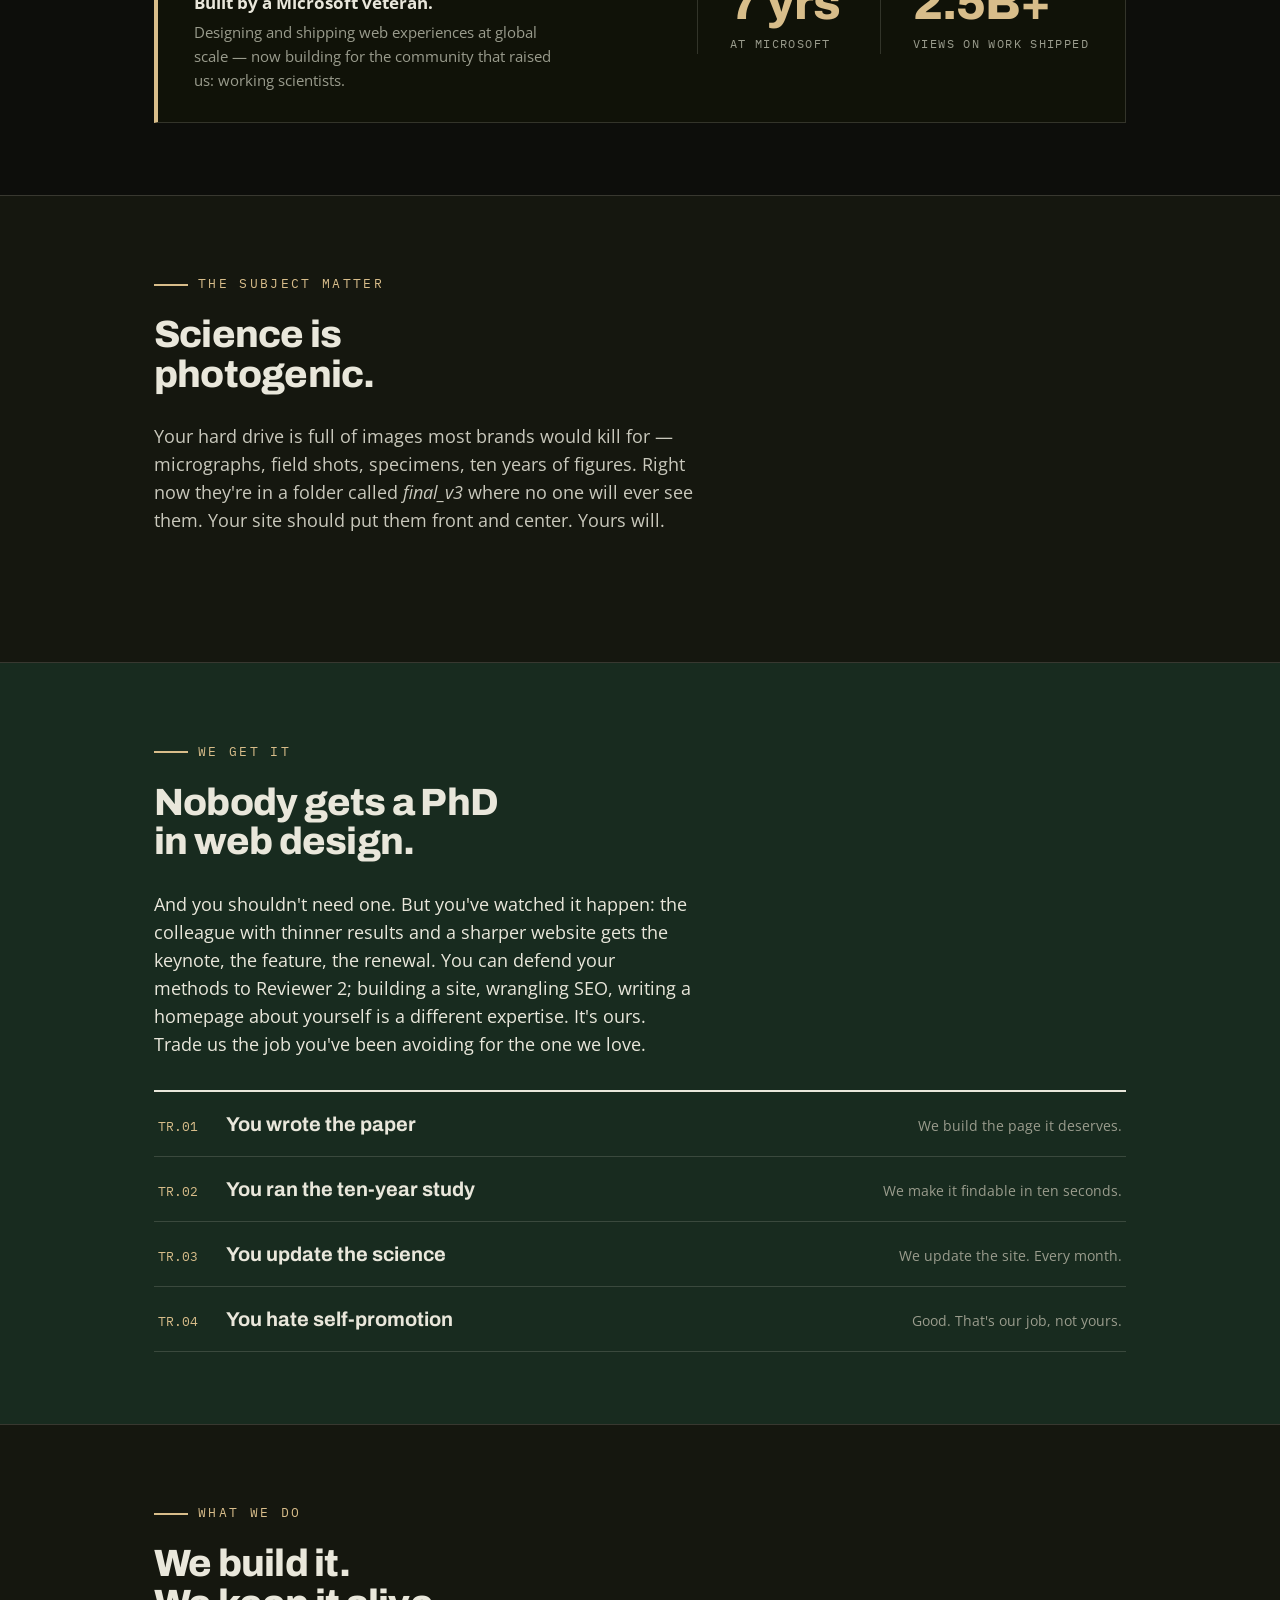
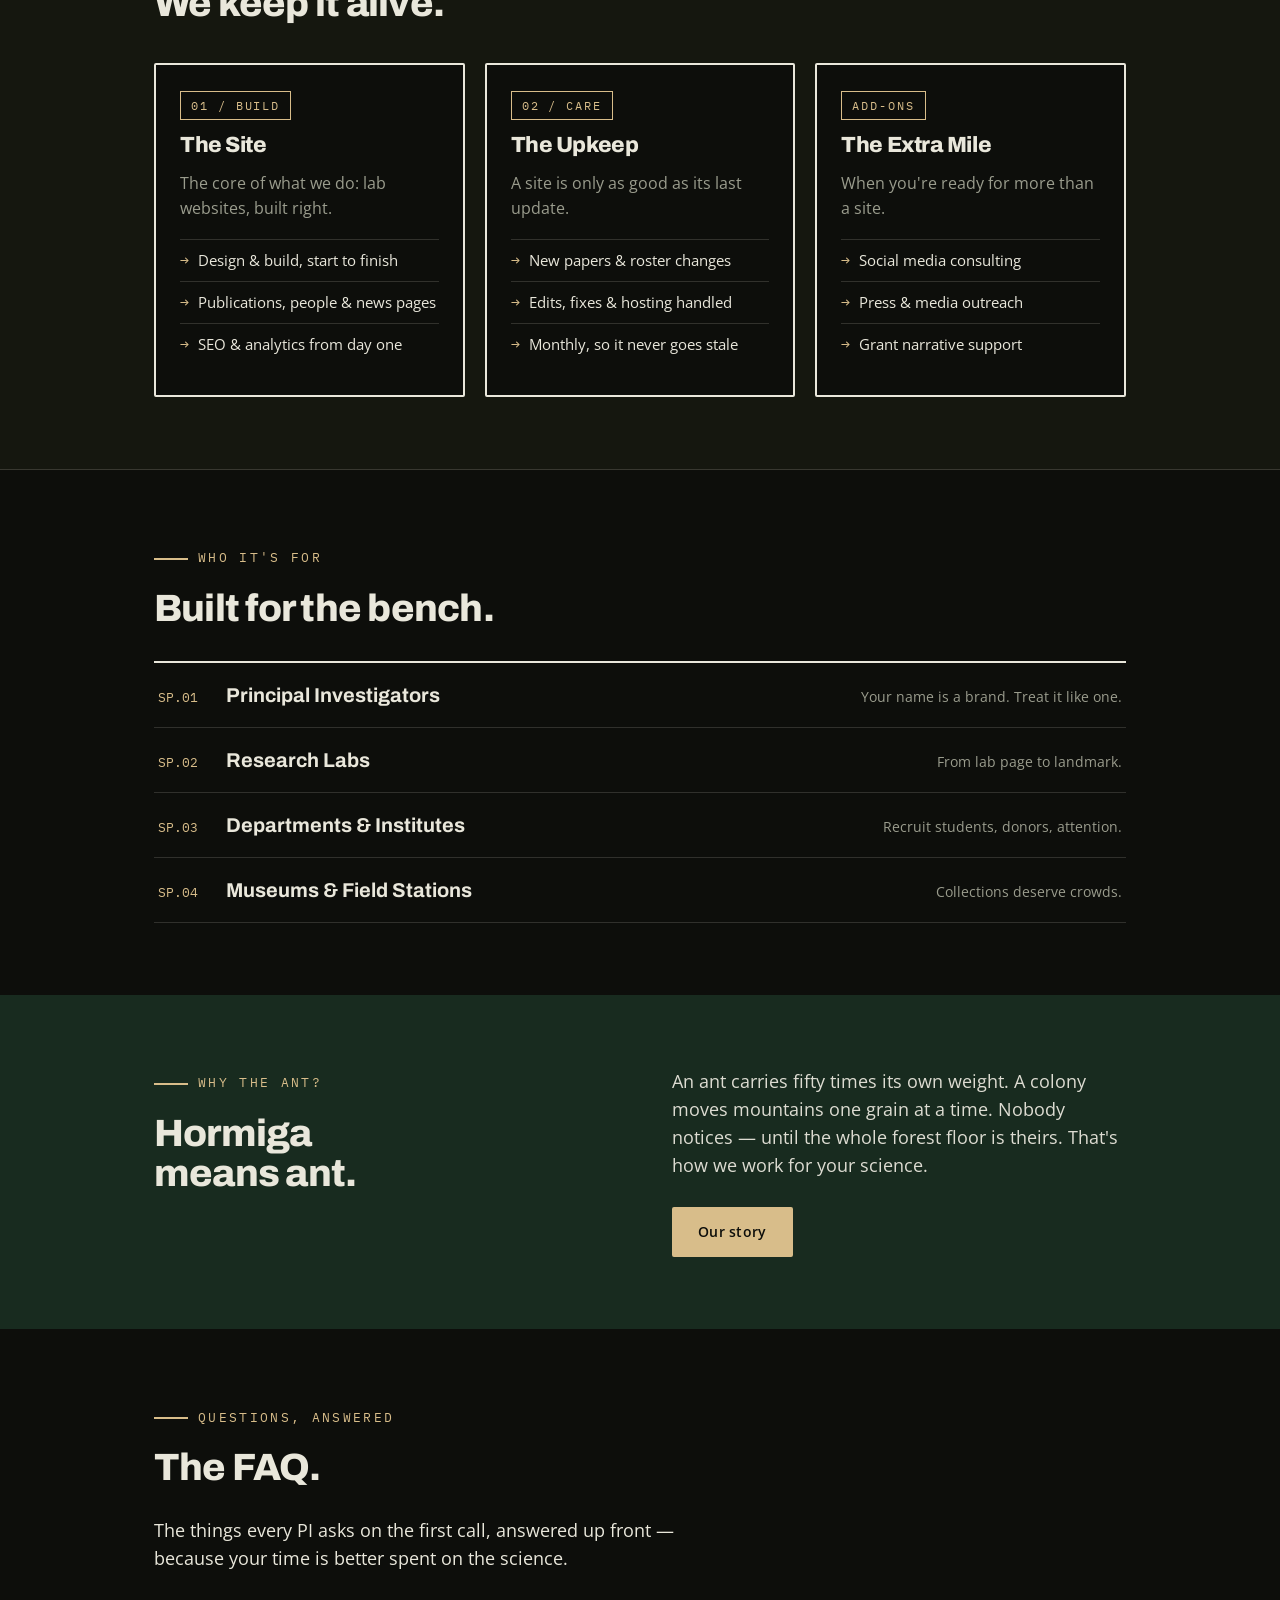
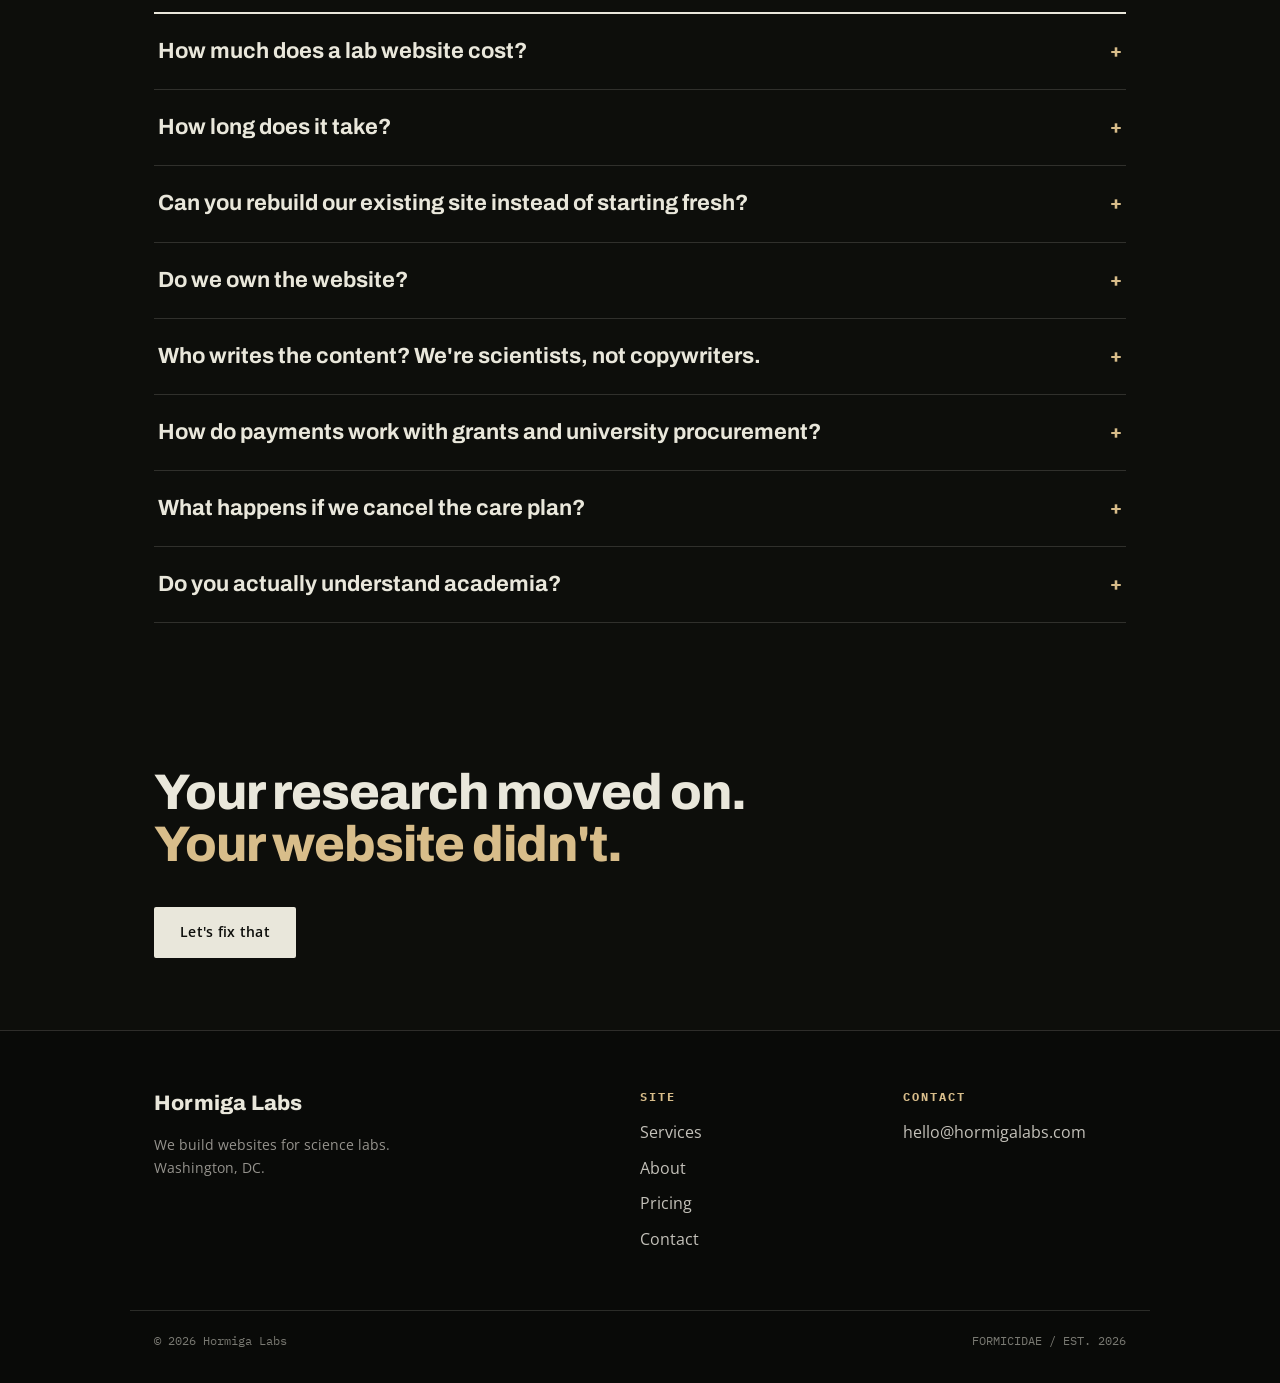
==== commit f5b0ef0a: "Update index.html" ====
--- a/index.html
+++ b/index.html
@@ -58,59 +58,46 @@
           <div class="browser-frame">
             <div class="bf-bar">
               <span class="bf-dot"></span><span class="bf-dot"></span><span class="bf-dot"></span>
-              <span class="bf-url" id="bf-url">&#9608;&#9608;&#9608;&#9608;&#9608;&#9608;lab.edu</span>
+              <span class="bf-url" id="bf-url">&#9608;&#9608;&#9608;&#9608;-cellbio.org</span>
             </div>
             <div class="bf-stage" id="bf-stage">
-              <div class="bf-wire on" data-url="&#9608;&#9608;&#9608;&#9608;&#9608;&#9608;lab.edu" data-tag="Homepage">
-                <svg viewBox="0 0 400 300">
-                  <line class="w" x1="20" y1="34" x2="70" y2="34" stroke-width="4"/>
-                  <line class="w" x1="290" y1="34" x2="312" y2="34"/><line class="w" x1="322" y1="34" x2="344" y2="34"/><line class="w" x1="354" y1="34" x2="380" y2="34"/>
-                  <line class="w" x1="20" y1="48" x2="380" y2="48"/>
-                  <line class="w" x1="20" y1="86" x2="210" y2="86" stroke-width="7"/>
-                  <line class="w" x1="20" y1="104" x2="160" y2="104" stroke-width="7"/>
-                  <line class="w" x1="20" y1="128" x2="190" y2="128"/><line class="w" x1="20" y1="140" x2="170" y2="140"/>
-                  <rect class="wa" x="20" y="158" width="74" height="22" rx="2"/>
-                  <rect class="wf" x="240" y="70" width="140" height="110" rx="2"/>
-                  <line class="w" x1="240" y1="70" x2="380" y2="180"/><line class="w" x1="380" y1="70" x2="240" y2="180"/>
-                  <rect class="wf" x="20" y="204" width="110" height="70" rx="2"/>
-                  <rect class="wf" x="145" y="204" width="110" height="70" rx="2"/>
-                  <rect class="wf" x="270" y="204" width="110" height="70" rx="2"/>
-                  <circle class="waf" cx="34" cy="220" r="4"/><circle class="waf" cx="159" cy="220" r="4"/><circle class="waf" cx="284" cy="220" r="4"/>
-                </svg>
+              <div class="bf-wire on" data-url="&#9608;&#9608;&#9608;&#9608;-cellbio.org" data-tag="Fluorescence" style="background:radial-gradient(ellipse 55% 45% at 25% 40%, rgba(22,224,108,0.55) 0%, transparent 65%), radial-gradient(ellipse 55% 45% at 70% 65%, rgba(255,47,160,0.45) 0%, transparent 65%), #050705;">
+                <img class="s2-img" src="https://commons.wikimedia.org/wiki/Special:FilePath/FluorescentCells.jpg?width=900" alt="" onerror="this.remove()" />
+                <div class="s2-grad"></div>
+                <div class="s2-content v-bold">
+                  <p class="s2-kicker">The &#9608;&#9608;&#9608;&#9608;&#9608; Lab &#183; Cell Dynamics</p>
+                  <h3 class="s2-h">Watching cells decide</h3>
+                  <span class="s2-btn b-solid">Our research</span>
+                </div>
               </div>
-              <div class="bf-wire" data-url="&#9608;&#9608;&#9608;&#9608;-lab.org/publications" data-tag="Publications">
-                <svg viewBox="0 0 400 300">
-                  <line class="w" x1="20" y1="34" x2="70" y2="34" stroke-width="4"/>
-                  <line class="w" x1="290" y1="34" x2="312" y2="34"/><line class="w" x1="322" y1="34" x2="344" y2="34"/><line class="w" x1="354" y1="34" x2="380" y2="34"/>
-                  <line class="w" x1="20" y1="48" x2="380" y2="48"/>
-                  <line class="w" x1="20" y1="78" x2="150" y2="78" stroke-width="7"/>
-                  <rect class="w" x="20" y="98" width="360" height="40" rx="2"/>
-                  <circle class="waf" cx="40" cy="118" r="6"/>
-                  <line class="w" x1="58" y1="112" x2="300" y2="112"/><line class="w" x1="58" y1="124" x2="240" y2="124"/>
-                  <rect class="w" x="20" y="148" width="360" height="40" rx="2"/>
-                  <circle class="waf" cx="40" cy="168" r="6"/>
-                  <line class="w" x1="58" y1="162" x2="280" y2="162"/><line class="w" x1="58" y1="174" x2="260" y2="174"/>
-                  <rect class="w" x="20" y="198" width="360" height="40" rx="2"/>
-                  <circle class="waf" cx="40" cy="218" r="6"/>
-                  <line class="w" x1="58" y1="212" x2="310" y2="212"/><line class="w" x1="58" y1="224" x2="220" y2="224"/>
-                  <rect class="wa" x="20" y="252" width="90" height="20" rx="2"/>
-                </svg>
+              <div class="bf-wire" data-url="&#9608;&#9608;&#9608;&#9608;&#9608;&#9608;-station.org" data-tag="Plumage" style="background:radial-gradient(ellipse 60% 50% at 30% 45%, rgba(0,140,255,0.5) 0%, transparent 65%), radial-gradient(ellipse 50% 45% at 75% 60%, rgba(255,200,0,0.45) 0%, transparent 65%), #060606;">
+                <img class="s2-img" src="https://commons.wikimedia.org/wiki/Special:FilePath/Ara%20ararauna%20Luc%20Viatour.jpg?width=900" alt="" loading="lazy" onerror="this.remove()" />
+                <div class="s2-grad"></div>
+                <div class="s2-content v-serif">
+                  <p class="s2-kicker">&#9608;&#9608;&#9608;&#9608;&#9608;&#9608; Field Station &#183; Avian Ecology</p>
+                  <h3 class="s2-h">Color is a language</h3>
+                  <span class="s2-btn b-outline">Meet the flock</span>
+                </div>
               </div>
-              <div class="bf-wire" data-url="&#9608;&#9608;&#9608;&#9608;&#9608;.science/people" data-tag="People">
-                <svg viewBox="0 0 400 300">
-                  <line class="w" x1="20" y1="34" x2="70" y2="34" stroke-width="4"/>
-                  <line class="w" x1="290" y1="34" x2="312" y2="34"/><line class="w" x1="322" y1="34" x2="344" y2="34"/><line class="w" x1="354" y1="34" x2="380" y2="34"/>
-                  <line class="w" x1="20" y1="48" x2="380" y2="48"/>
-                  <line class="w" x1="20" y1="78" x2="120" y2="78" stroke-width="7"/>
-                  <rect class="w" x="20" y="98" width="110" height="86" rx="2"/><circle class="w" cx="75" cy="128" r="16"/><line class="w" x1="45" y1="156" x2="105" y2="156"/><line class="w" x1="55" y1="168" x2="95" y2="168"/>
-                  <rect class="w" x="145" y="98" width="110" height="86" rx="2"/><circle class="wa" cx="200" cy="128" r="16"/><line class="w" x1="170" y1="156" x2="230" y2="156"/><line class="w" x1="180" y1="168" x2="220" y2="168"/>
-                  <rect class="w" x="270" y="98" width="110" height="86" rx="2"/><circle class="w" cx="325" cy="128" r="16"/><line class="w" x1="295" y1="156" x2="355" y2="156"/><line class="w" x1="305" y1="168" x2="345" y2="168"/>
-                  <rect class="w" x="20" y="198" width="110" height="86" rx="2"/><circle class="w" cx="75" cy="228" r="16"/><line class="w" x1="45" y1="256" x2="105" y2="256"/>
-                  <rect class="w" x="145" y="198" width="110" height="86" rx="2"/><circle class="w" cx="200" cy="228" r="16"/><line class="w" x1="170" y1="256" x2="230" y2="256"/>
-                  <rect class="w" x="270" y="198" width="110" height="86" rx="2"/><circle class="w" cx="325" cy="228" r="16"/><line class="w" x1="295" y1="256" x2="355" y2="256"/>
-                </svg>
+              <div class="bf-wire" data-url="&#9608;&#9608;&#9608;&#9608;&#9608;&#9608;lab.edu" data-tag="Silk" style="background:radial-gradient(ellipse 60% 50% at 50% 40%, rgba(160,200,255,0.35) 0%, transparent 70%), #07080a;">
+                <img class="s2-img" src="https://commons.wikimedia.org/wiki/Special:FilePath/Spider%20web%20Luc%20Viatour.jpg?width=900" alt="" loading="lazy" onerror="this.remove()" />
+                <div class="s2-grad"></div>
+                <div class="s2-content v-light">
+                  <p class="s2-kicker">The Weaver Lab &#183; Arachnology</p>
+                  <h3 class="s2-h">The architecture of silk</h3>
+                  <span class="s2-btn b-link">Explore the webs &#8594;</span>
+                </div>
               </div>
-              <span class="bf-tag" id="bf-tag">Homepage</span>
+              <div class="bf-wire" data-url="&#9608;&#9608;&#9608;&#9608;&#9608;&#9608;&#9608;-obs.edu" data-tag="Deep field" style="background:radial-gradient(ellipse 50% 45% at 65% 40%, rgba(130,80,255,0.4) 0%, transparent 70%), radial-gradient(ellipse 45% 40% at 30% 60%, rgba(255,120,60,0.3) 0%, transparent 70%), #04040a;">
+                <img class="s2-img" src="https://commons.wikimedia.org/wiki/Special:FilePath/NASA-HS201427a-HubbleUltraDeepField2014-20140603.jpg?width=900" alt="" loading="lazy" onerror="this.remove()" />
+                <div class="s2-grad"></div>
+                <div class="s2-content v-mono">
+                  <p class="s2-kicker">&#9608;&#9608;&#9608;&#9608;&#9608;&#9608;&#9608; Observatory</p>
+                  <h3 class="s2-h">mapping the first light</h3>
+                  <span class="s2-btn b-pill">Explore the data</span>
+                </div>
+              </div>
+              <span class="bf-tag" id="bf-tag">Fluorescence</span>
             </div>
           </div>
         </div>
@@ -162,7 +149,7 @@
             <p><strong>Built by a Microsoft veteran.</strong> Designing and shipping web experiences at global scale — now building for the community that raised us: working scientists.</p>
           </div>
           <div class="ms-stat">
-            <span class="n">8 yrs</span>
+            <span class="n">7 yrs</span>
             <span class="lbl">at Microsoft</span>
           </div>
           <div class="ms-stat">
@@ -385,7 +372,7 @@
         next.classList.add("on");
         url.textContent = next.dataset.url;
         tag.innerHTML = next.dataset.tag;
-      }, 3500);
+      }, 4200);
     })();
   </script>
 </body>
--- a/assets/style.css
+++ b/assets/style.css
@@ -178,17 +178,38 @@
 }
 .bf-stage { position: relative; aspect-ratio: 4 / 3; background: var(--bone); }
 
-/* wireframe slides */
-.bf-wire { position: absolute; inset: 0; opacity: 0; transition: opacity 0.8s ease; }
+/* photo-hero mini-site slides */
+.bf-wire { position: absolute; inset: 0; opacity: 0; transition: opacity 0.9s ease; overflow: hidden; }
 .bf-wire.on { opacity: 1; }
-.bf-wire svg { width: 100%; height: 100%; display: block; }
-.bf-wire .w { stroke: rgba(233, 231, 219, 0.35); fill: none; stroke-width: 1.5; }
-.bf-wire .wf { fill: rgba(233, 231, 219, 0.08); stroke: rgba(233, 231, 219, 0.35); stroke-width: 1.5; }
-.bf-wire .wa { stroke: var(--signal); fill: none; stroke-width: 1.5; }
-.bf-wire .waf { fill: var(--signal); stroke: none; }
-.bf-wire.on .wa, .bf-wire.on .waf { animation: wire-pulse 3.4s ease-in-out infinite; }
-@keyframes wire-pulse { 0%, 100% { opacity: 1; } 50% { opacity: 0.45; } }
-@media (prefers-reduced-motion: reduce) { .bf-wire.on .wa, .bf-wire.on .waf { animation: none; } }
+.bf-wire .s2-img { position: absolute; inset: 0; width: 100%; height: 100%; object-fit: cover; }
+.bf-wire.on .s2-img { animation: s2-zoom 9s ease-out forwards; }
+@keyframes s2-zoom { from { transform: scale(1.03); } to { transform: scale(1.14); } }
+.bf-wire .s2-grad { position: absolute; inset: 0; background: linear-gradient(to top, rgba(5, 6, 4, 0.72) 0%, rgba(5, 6, 4, 0.18) 48%, transparent 72%); }
+.s2-content {
+  position: absolute; inset: 0; z-index: 2;
+  display: flex; flex-direction: column; align-items: center; justify-content: flex-end;
+  padding: 0 22px 26px; text-align: center; gap: 10px;
+}
+.s2-kicker { font-family: var(--font-mono); font-size: 9.5px; letter-spacing: 0.18em; color: var(--signal); text-transform: uppercase; margin: 0; }
+.s2-h { color: #fff; margin: 0; line-height: 1.18; text-shadow: 0 1px 12px rgba(0,0,0,0.4); }
+.bf-wire.on .s2-kicker { animation: s2-rise 0.6s 0.15s ease both; }
+.bf-wire.on .s2-h { animation: s2-rise 0.6s 0.3s ease both; }
+.bf-wire.on .s2-btn { animation: s2-rise 0.6s 0.45s ease both; }
+@keyframes s2-rise { from { opacity: 0; transform: translateY(14px); } to { opacity: 1; transform: none; } }
+@media (prefers-reduced-motion: reduce) {
+  .bf-wire.on .s2-img, .bf-wire.on .s2-kicker, .bf-wire.on .s2-h, .bf-wire.on .s2-btn { animation: none; }
+}
+/* per-slide type styles */
+.v-bold .s2-h { font-family: var(--font-display); font-weight: 800; font-size: 23px; text-transform: uppercase; letter-spacing: -0.01em; }
+.v-serif .s2-h { font-family: Georgia, "Times New Roman", serif; font-style: italic; font-weight: 500; font-size: 23px; }
+.v-light .s2-h { font-weight: 300; font-size: 15px; letter-spacing: 0.3em; text-transform: uppercase; }
+.v-mono .s2-h { font-family: var(--font-mono); font-size: 15px; letter-spacing: 0.05em; }
+/* per-slide button styles */
+.s2-btn { font-size: 11px; font-weight: 600; letter-spacing: 0.03em; }
+.b-solid { background: var(--signal); color: #12140e; padding: 7px 16px; border-radius: 2px; }
+.b-outline { border: 1px solid rgba(255,255,255,0.85); color: #fff; padding: 7px 16px; border-radius: 2px; }
+.b-pill { background: rgba(255,255,255,0.14); border: 1px solid rgba(255,255,255,0.4); color: #fff; padding: 7px 18px; border-radius: 99px; backdrop-filter: blur(6px); }
+.b-link { color: var(--signal); border-bottom: 1px solid var(--signal); padding-bottom: 2px; }
 .bf-tag {
   position: absolute; bottom: 10px; left: 10px; z-index: 2;
   font-family: var(--font-mono); font-size: 10px; letter-spacing: 0.1em; text-transform: uppercase;
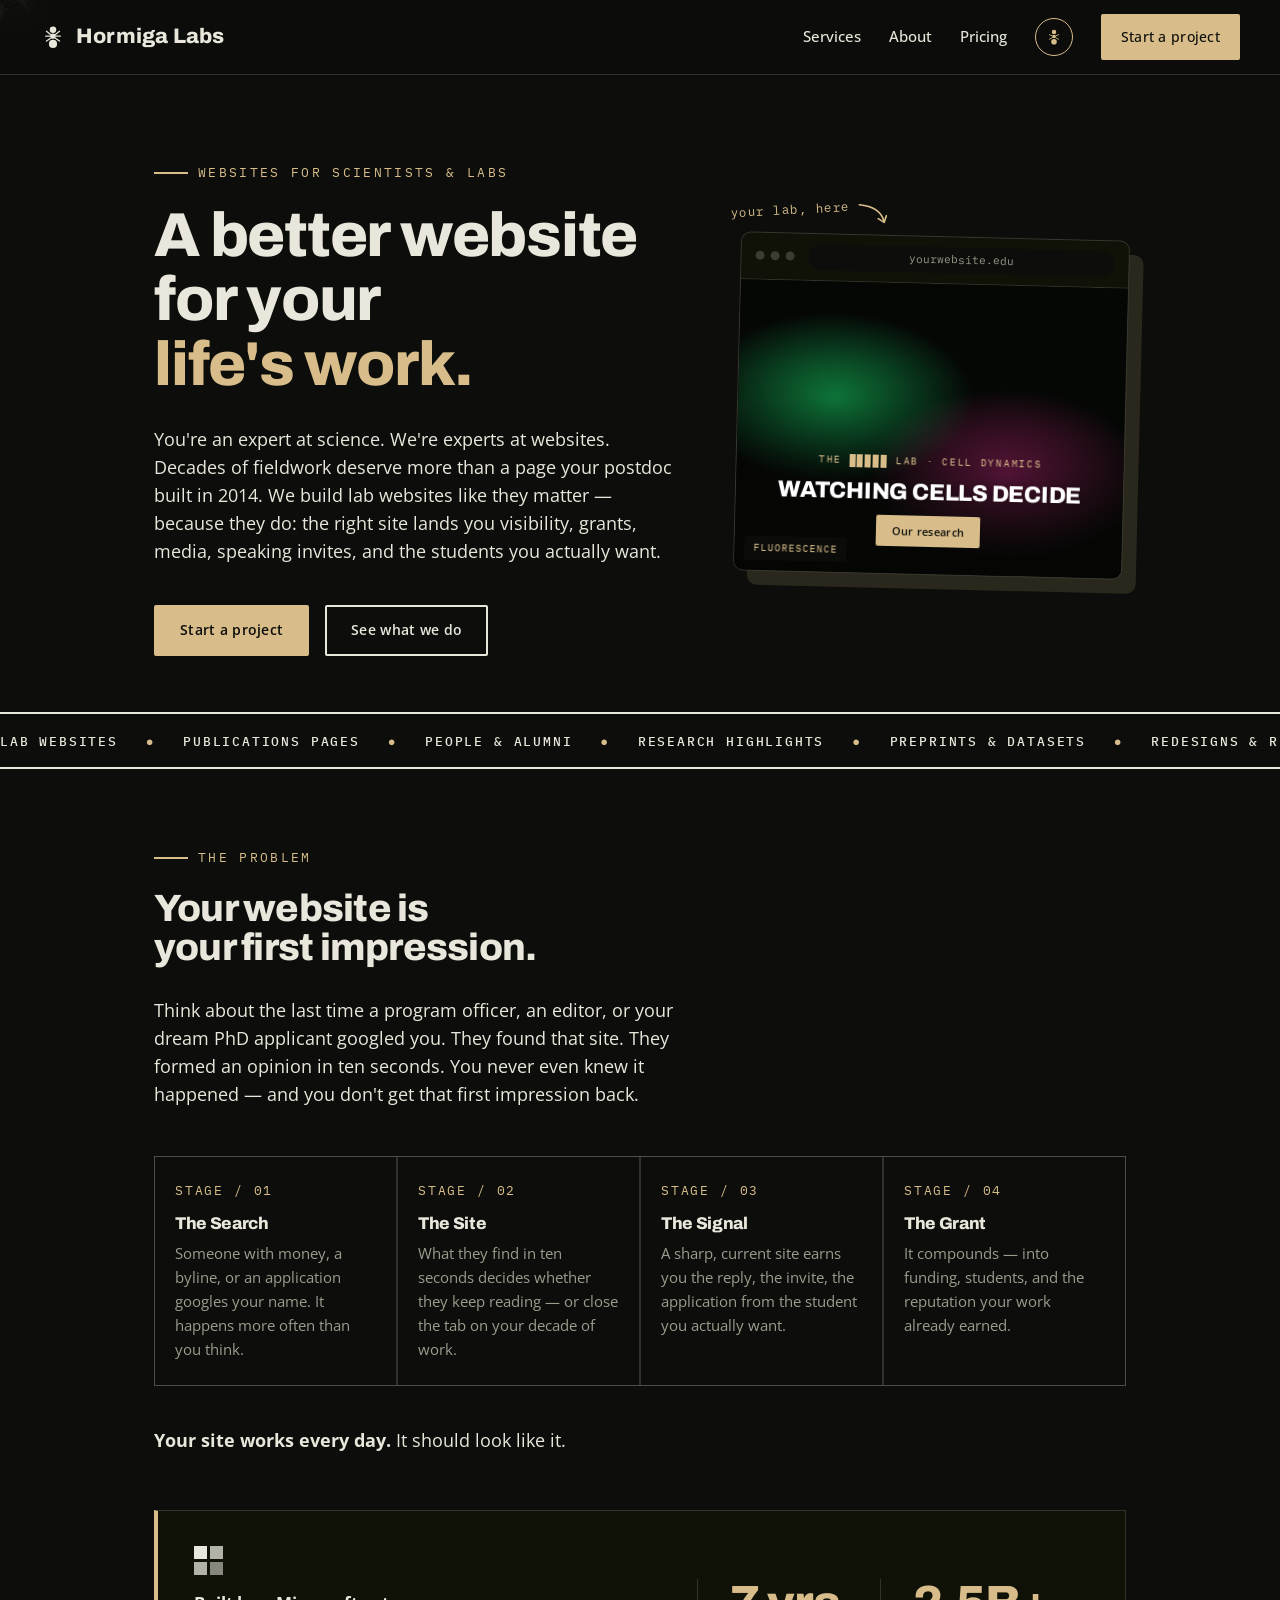
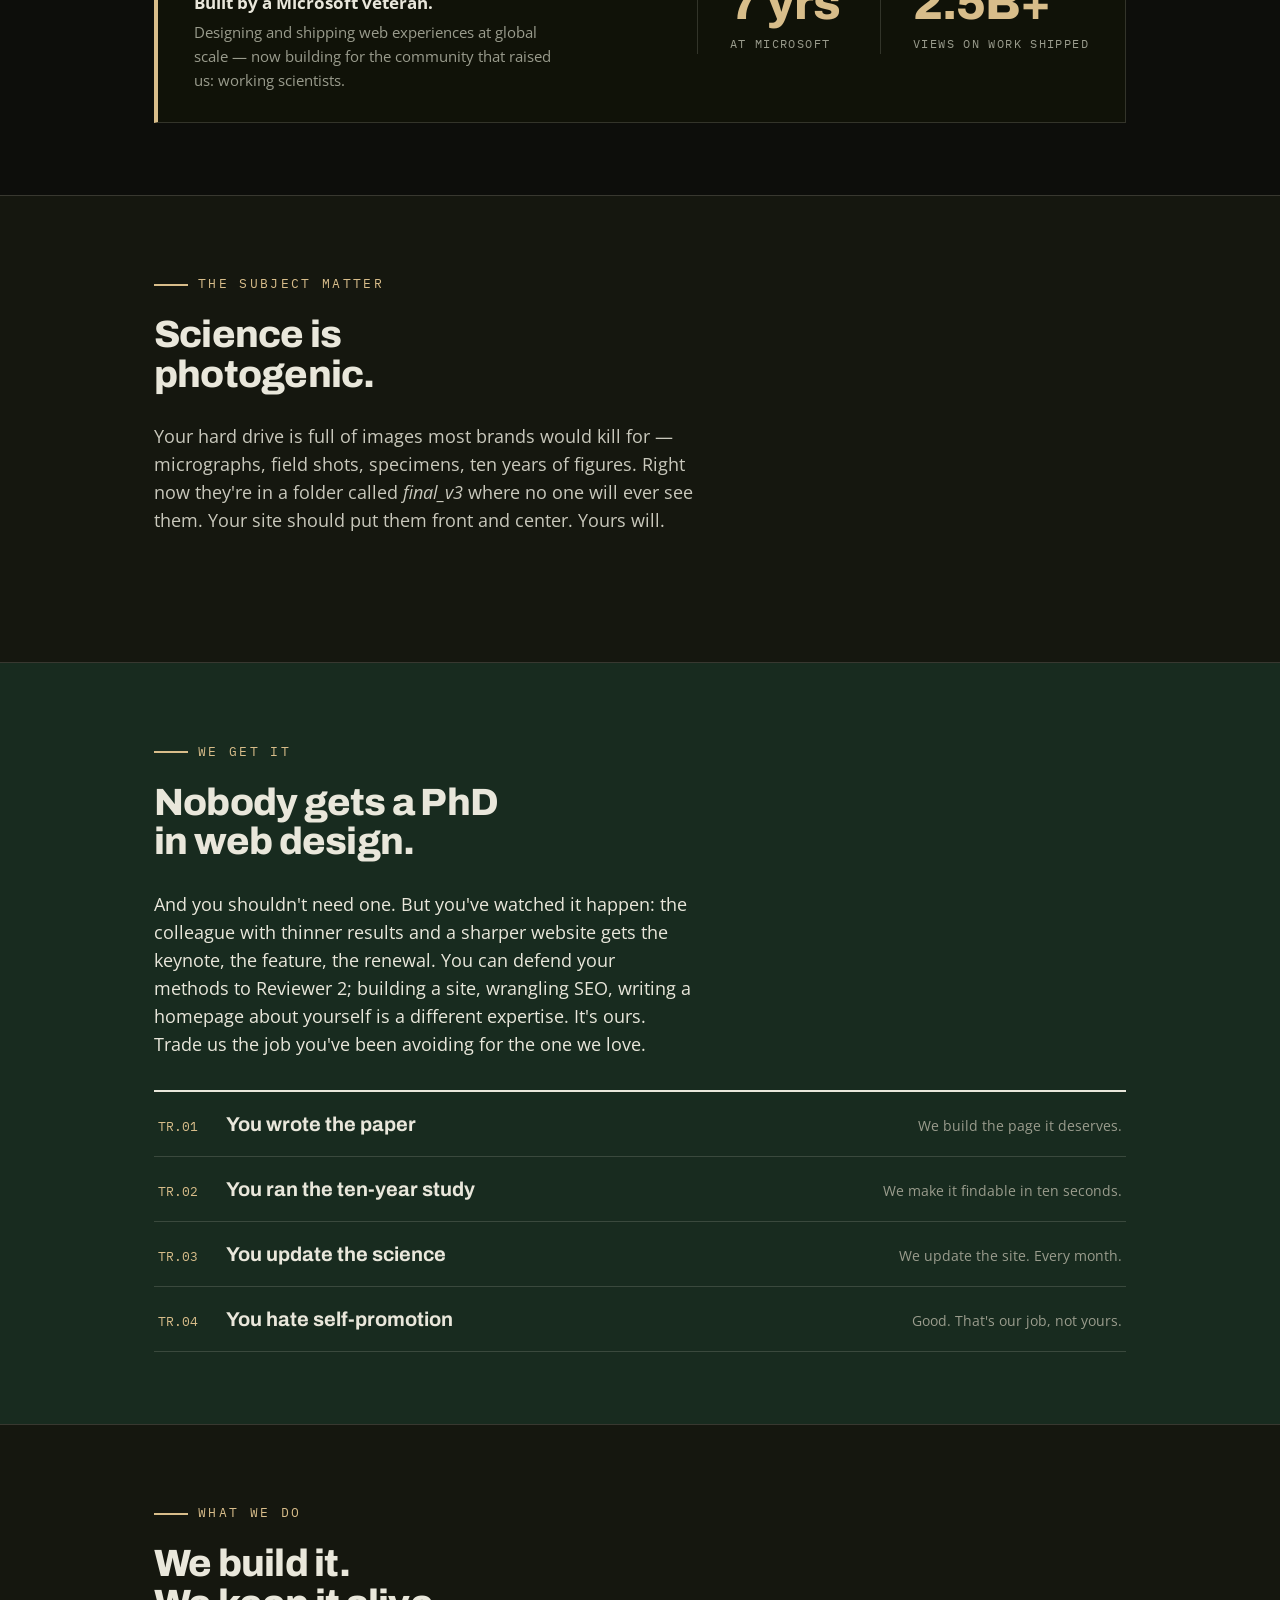
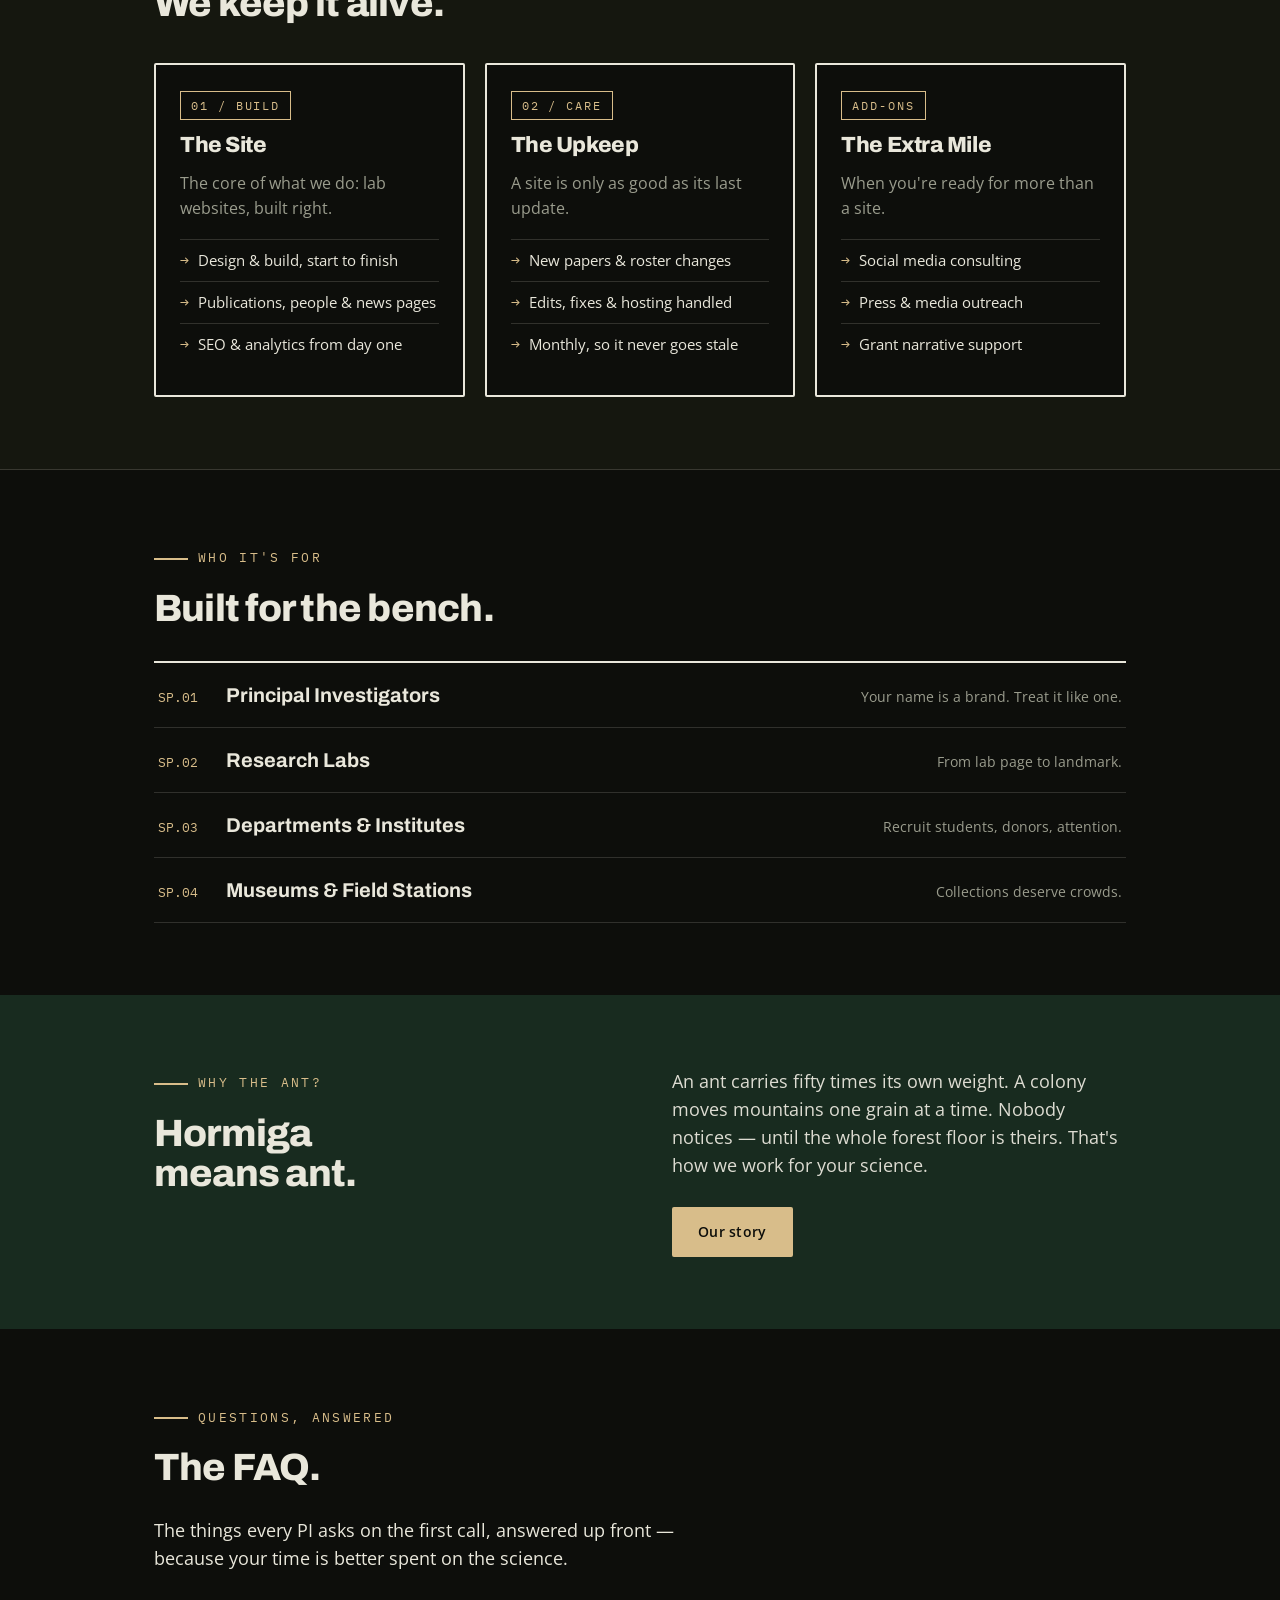
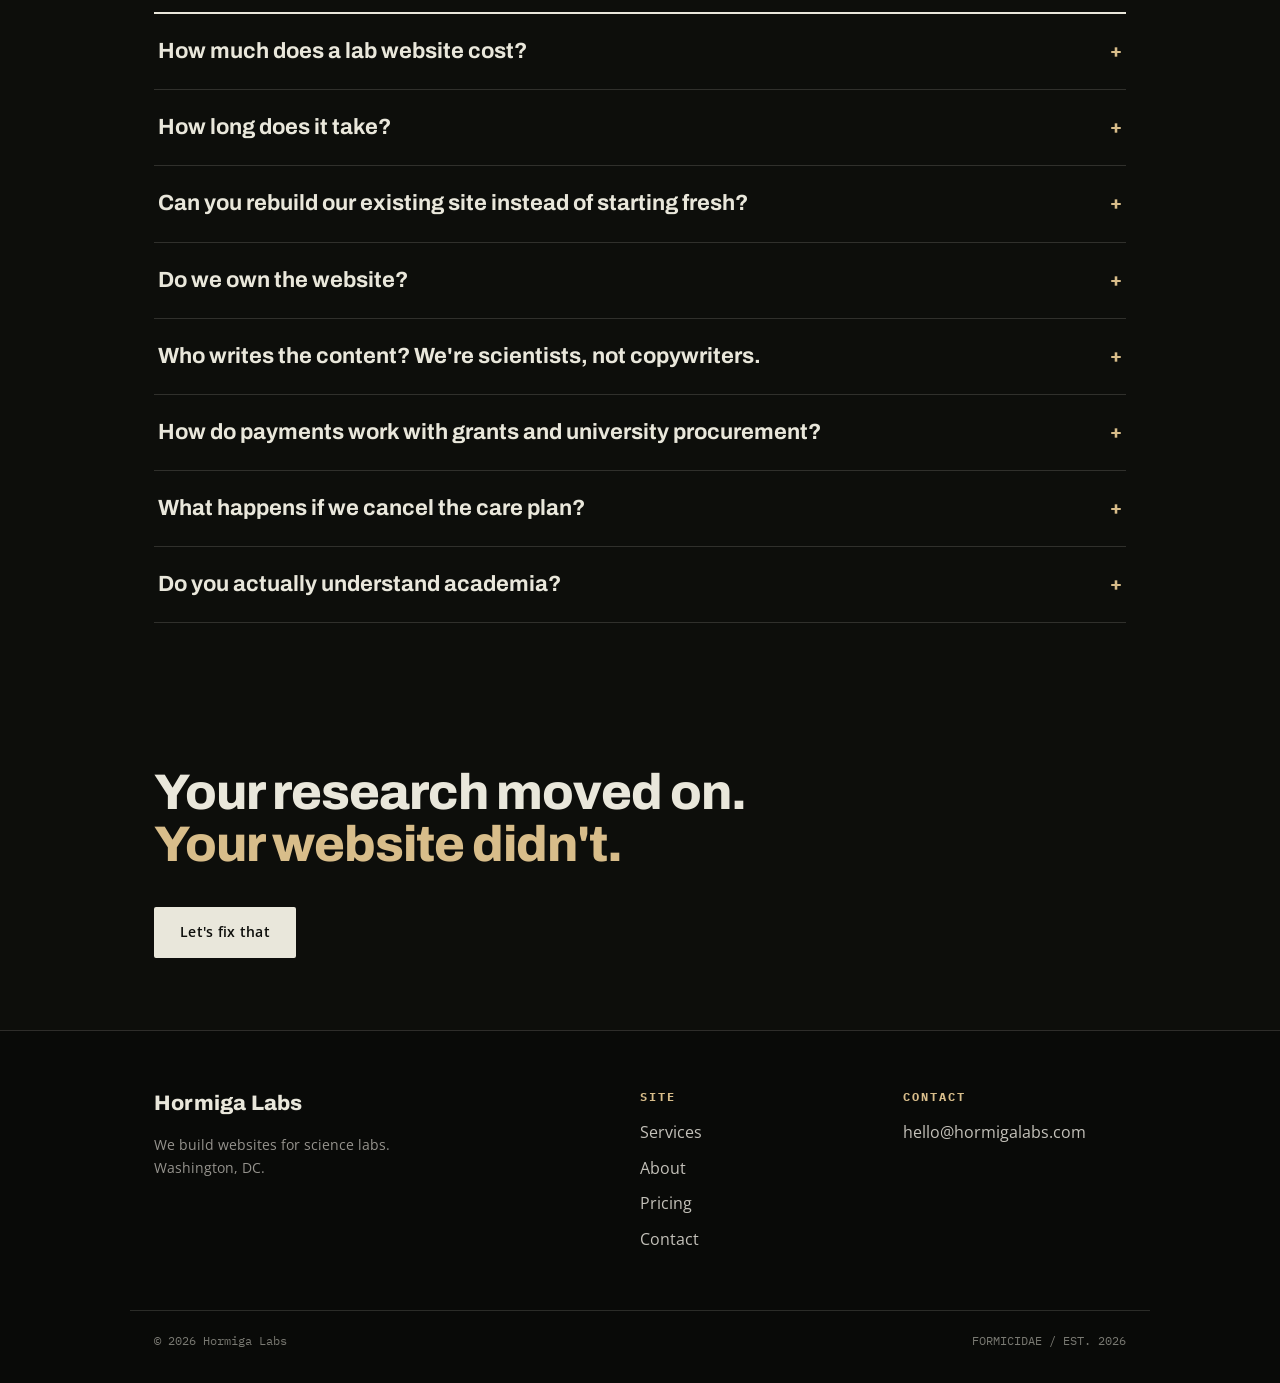
==== commit a1cd8b5f: "Update index.html" ====
--- a/index.html
+++ b/index.html
@@ -58,10 +58,10 @@
           <div class="browser-frame">
             <div class="bf-bar">
               <span class="bf-dot"></span><span class="bf-dot"></span><span class="bf-dot"></span>
-              <span class="bf-url" id="bf-url">&#9608;&#9608;&#9608;&#9608;-cellbio.org</span>
+              <span class="bf-url" id="bf-url">yourwebsite.edu</span>
             </div>
             <div class="bf-stage" id="bf-stage">
-              <div class="bf-wire on" data-url="&#9608;&#9608;&#9608;&#9608;-cellbio.org" data-tag="Fluorescence" style="background:radial-gradient(ellipse 55% 45% at 25% 40%, rgba(22,224,108,0.55) 0%, transparent 65%), radial-gradient(ellipse 55% 45% at 70% 65%, rgba(255,47,160,0.45) 0%, transparent 65%), #050705;">
+              <div class="bf-wire on" data-url="yourwebsite.edu" data-tag="Fluorescence" style="background:radial-gradient(ellipse 55% 45% at 25% 40%, rgba(22,224,108,0.55) 0%, transparent 65%), radial-gradient(ellipse 55% 45% at 70% 65%, rgba(255,47,160,0.45) 0%, transparent 65%), #050705;">
                 <img class="s2-img" src="https://commons.wikimedia.org/wiki/Special:FilePath/FluorescentCells.jpg?width=900" alt="" onerror="this.remove()" />
                 <div class="s2-grad"></div>
                 <div class="s2-content v-bold">
@@ -70,7 +70,7 @@
                   <span class="s2-btn b-solid">Our research</span>
                 </div>
               </div>
-              <div class="bf-wire" data-url="&#9608;&#9608;&#9608;&#9608;&#9608;&#9608;-station.org" data-tag="Plumage" style="background:radial-gradient(ellipse 60% 50% at 30% 45%, rgba(0,140,255,0.5) 0%, transparent 65%), radial-gradient(ellipse 50% 45% at 75% 60%, rgba(255,200,0,0.45) 0%, transparent 65%), #060606;">
+              <div class="bf-wire" data-url="yourwebsite.edu" data-tag="Plumage" style="background:radial-gradient(ellipse 60% 50% at 30% 45%, rgba(0,140,255,0.5) 0%, transparent 65%), radial-gradient(ellipse 50% 45% at 75% 60%, rgba(255,200,0,0.45) 0%, transparent 65%), #060606;">
                 <img class="s2-img" src="https://commons.wikimedia.org/wiki/Special:FilePath/Ara%20ararauna%20Luc%20Viatour.jpg?width=900" alt="" loading="lazy" onerror="this.remove()" />
                 <div class="s2-grad"></div>
                 <div class="s2-content v-serif">
@@ -79,7 +79,7 @@
                   <span class="s2-btn b-outline">Meet the flock</span>
                 </div>
               </div>
-              <div class="bf-wire" data-url="&#9608;&#9608;&#9608;&#9608;&#9608;&#9608;lab.edu" data-tag="Silk" style="background:radial-gradient(ellipse 60% 50% at 50% 40%, rgba(160,200,255,0.35) 0%, transparent 70%), #07080a;">
+              <div class="bf-wire" data-url="yourwebsite.edu" data-tag="Silk" style="background:radial-gradient(ellipse 60% 50% at 50% 40%, rgba(160,200,255,0.35) 0%, transparent 70%), #07080a;">
                 <img class="s2-img" src="https://commons.wikimedia.org/wiki/Special:FilePath/Spider%20web%20Luc%20Viatour.jpg?width=900" alt="" loading="lazy" onerror="this.remove()" />
                 <div class="s2-grad"></div>
                 <div class="s2-content v-light">
@@ -88,7 +88,7 @@
                   <span class="s2-btn b-link">Explore the webs &#8594;</span>
                 </div>
               </div>
-              <div class="bf-wire" data-url="&#9608;&#9608;&#9608;&#9608;&#9608;&#9608;&#9608;-obs.edu" data-tag="Deep field" style="background:radial-gradient(ellipse 50% 45% at 65% 40%, rgba(130,80,255,0.4) 0%, transparent 70%), radial-gradient(ellipse 45% 40% at 30% 60%, rgba(255,120,60,0.3) 0%, transparent 70%), #04040a;">
+              <div class="bf-wire" data-url="yourwebsite.edu" data-tag="Deep field" style="background:radial-gradient(ellipse 50% 45% at 65% 40%, rgba(130,80,255,0.4) 0%, transparent 70%), radial-gradient(ellipse 45% 40% at 30% 60%, rgba(255,120,60,0.3) 0%, transparent 70%), #04040a;">
                 <img class="s2-img" src="https://commons.wikimedia.org/wiki/Special:FilePath/NASA-HS201427a-HubbleUltraDeepField2014-20140603.jpg?width=900" alt="" loading="lazy" onerror="this.remove()" />
                 <div class="s2-grad"></div>
                 <div class="s2-content v-mono">
@@ -107,8 +107,8 @@
     <!-- MARQUEE -->
     <div class="marquee" aria-hidden="true">
       <div class="marquee-track">
-        Lab websites <span class="dot">●</span> Redesigns &amp; rebuilds <span class="dot">●</span> Publications pages <span class="dot">●</span> SEO <span class="dot">●</span> Monthly care plans <span class="dot">●</span> Media add-ons <span class="dot">●</span>
-        Lab websites <span class="dot">●</span> Redesigns &amp; rebuilds <span class="dot">●</span> Publications pages <span class="dot">●</span> SEO <span class="dot">●</span> Monthly care plans <span class="dot">●</span> Media add-ons <span class="dot">●</span>
+        Lab websites <span class="dot">●</span> Publications pages <span class="dot">●</span> People &amp; alumni <span class="dot">●</span> Research highlights <span class="dot">●</span> Preprints &amp; datasets <span class="dot">●</span> Redesigns &amp; rebuilds <span class="dot">●</span>
+        Lab websites <span class="dot">●</span> Publications pages <span class="dot">●</span> People &amp; alumni <span class="dot">●</span> Research highlights <span class="dot">●</span> Preprints &amp; datasets <span class="dot">●</span> Redesigns &amp; rebuilds <span class="dot">●</span>
       </div>
     </div>
 
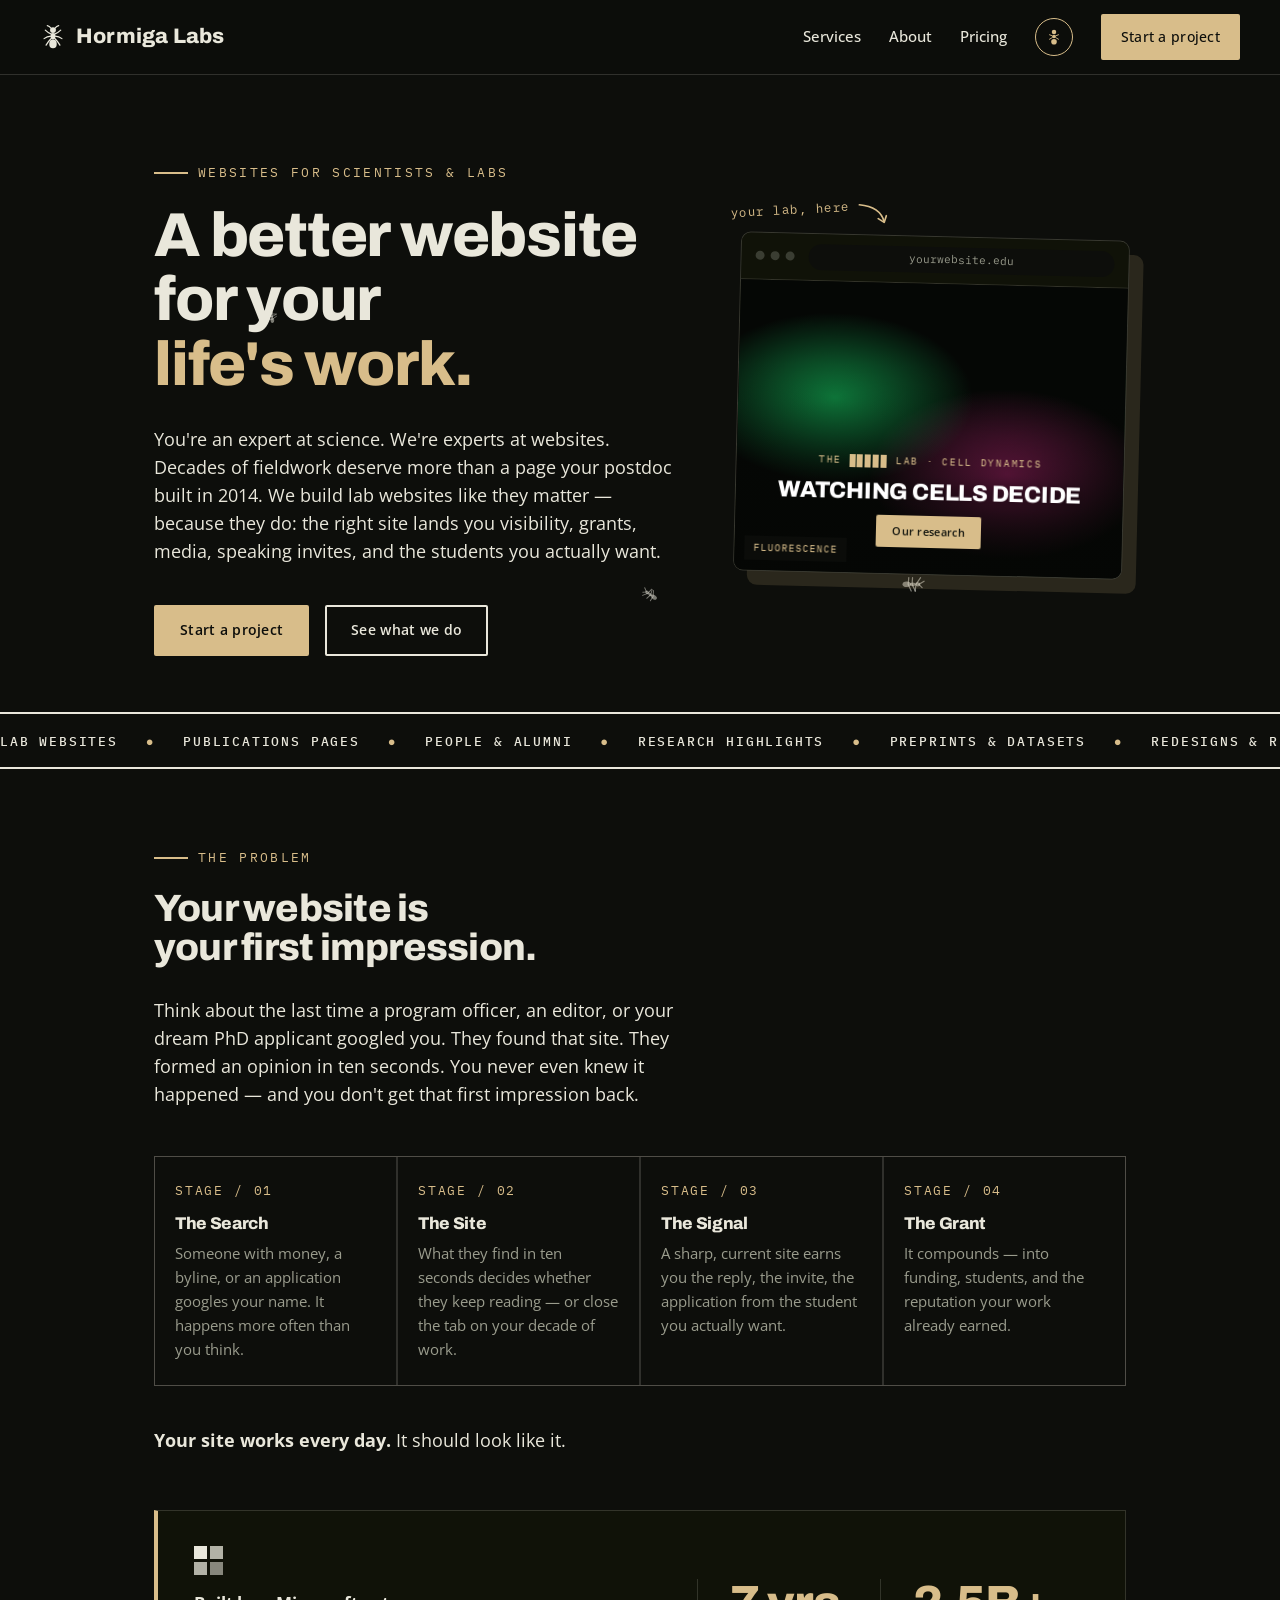
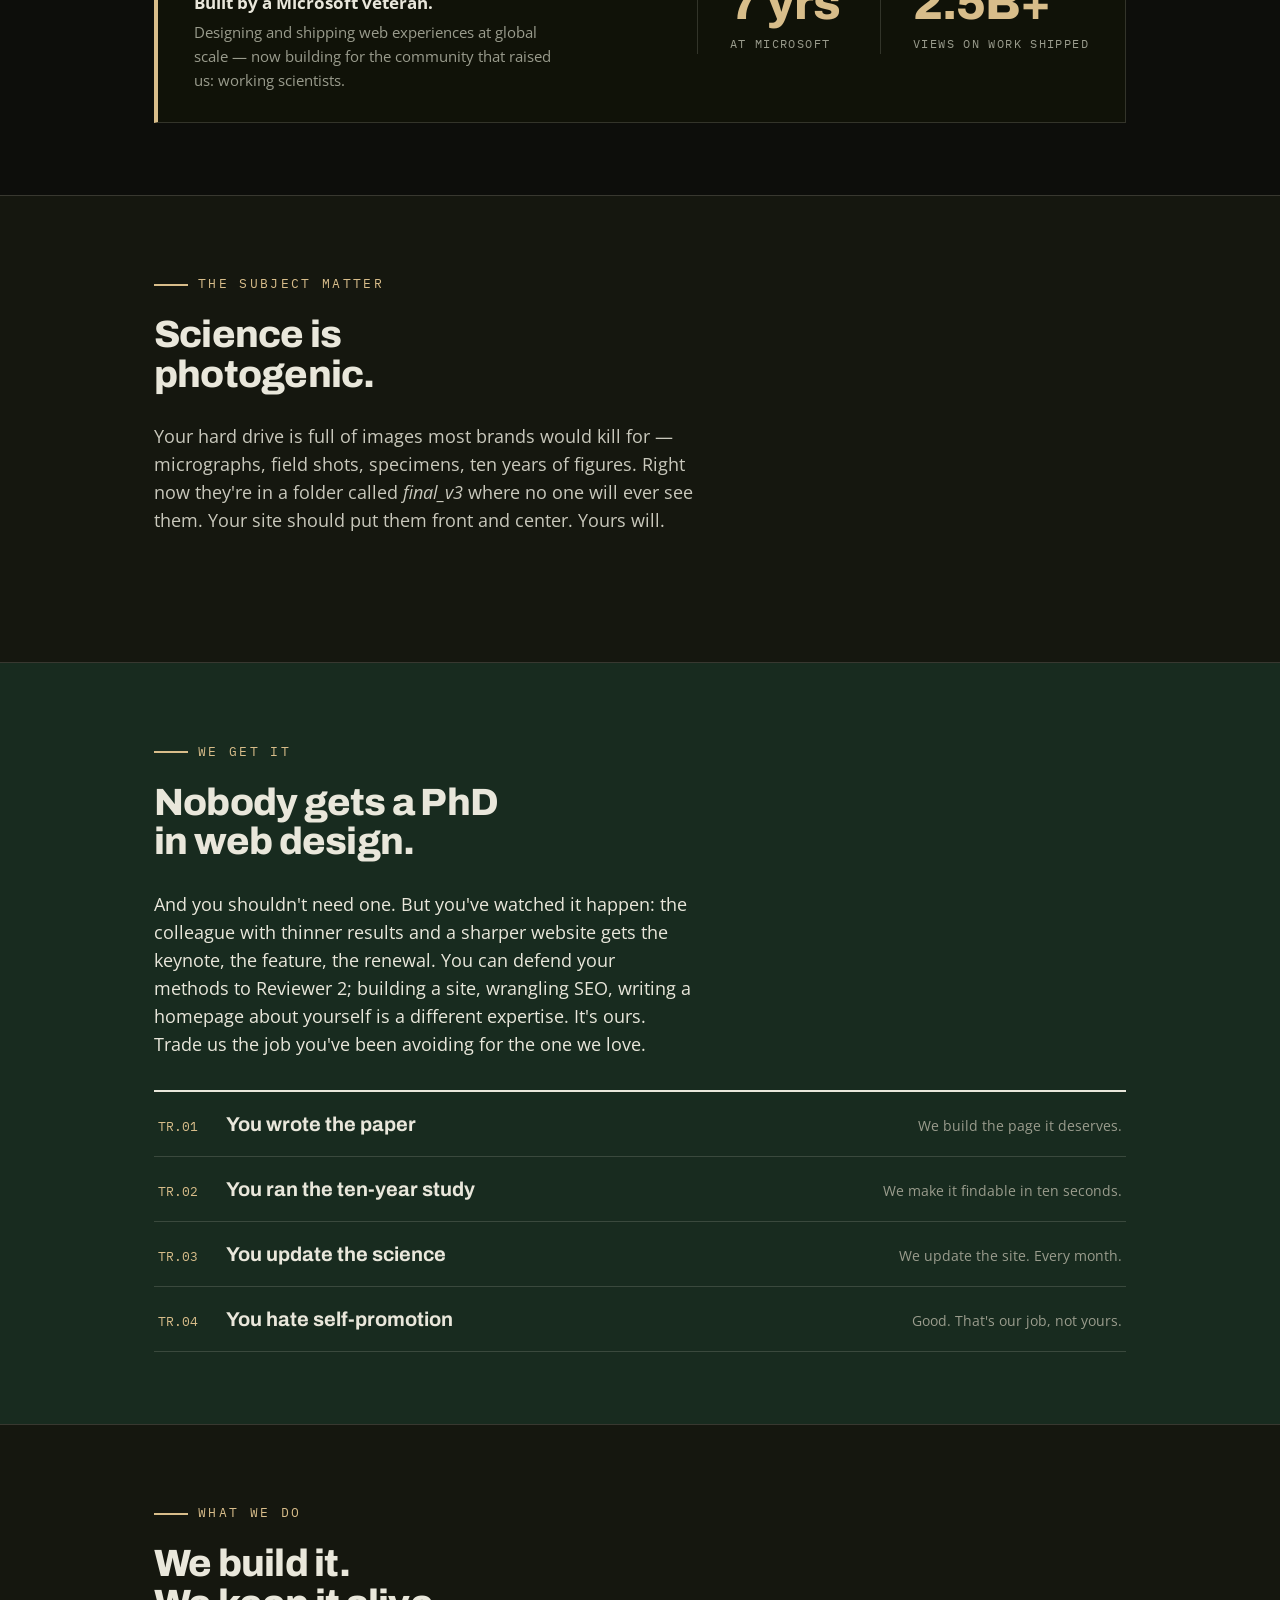
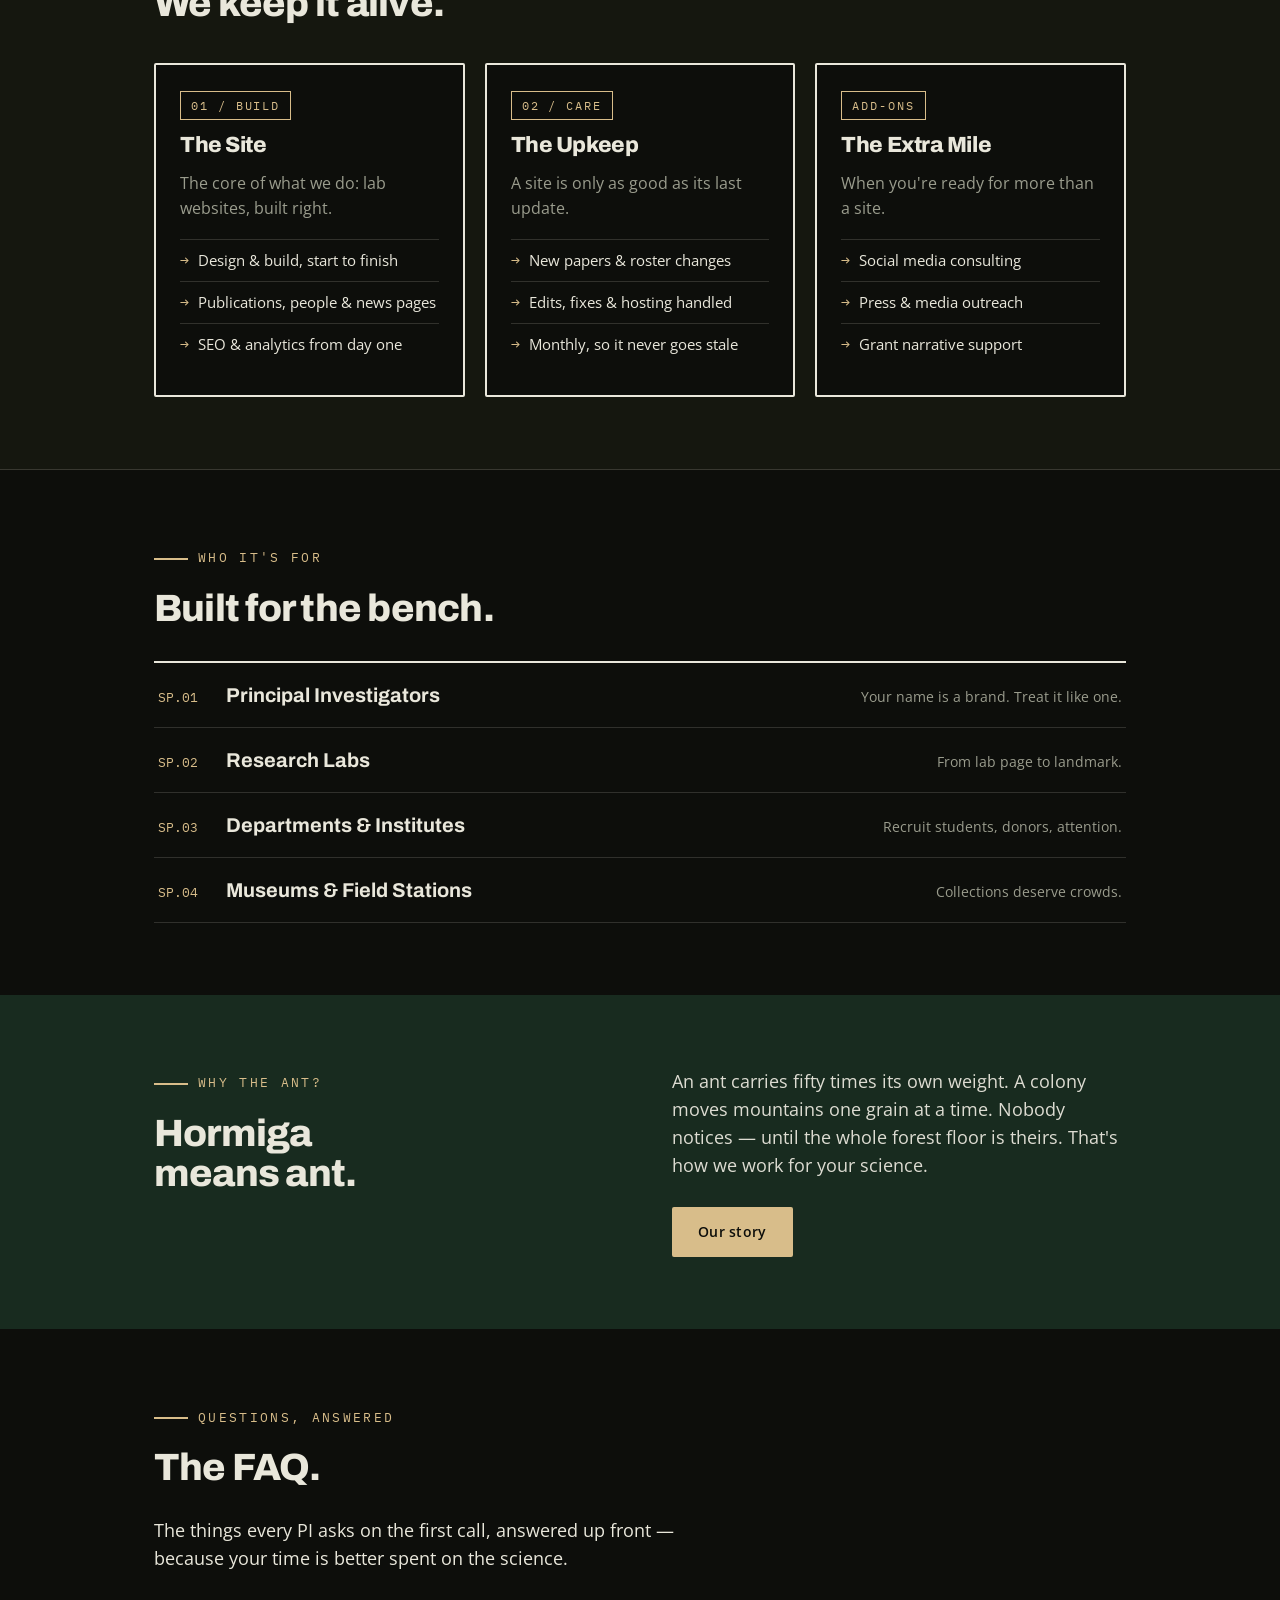
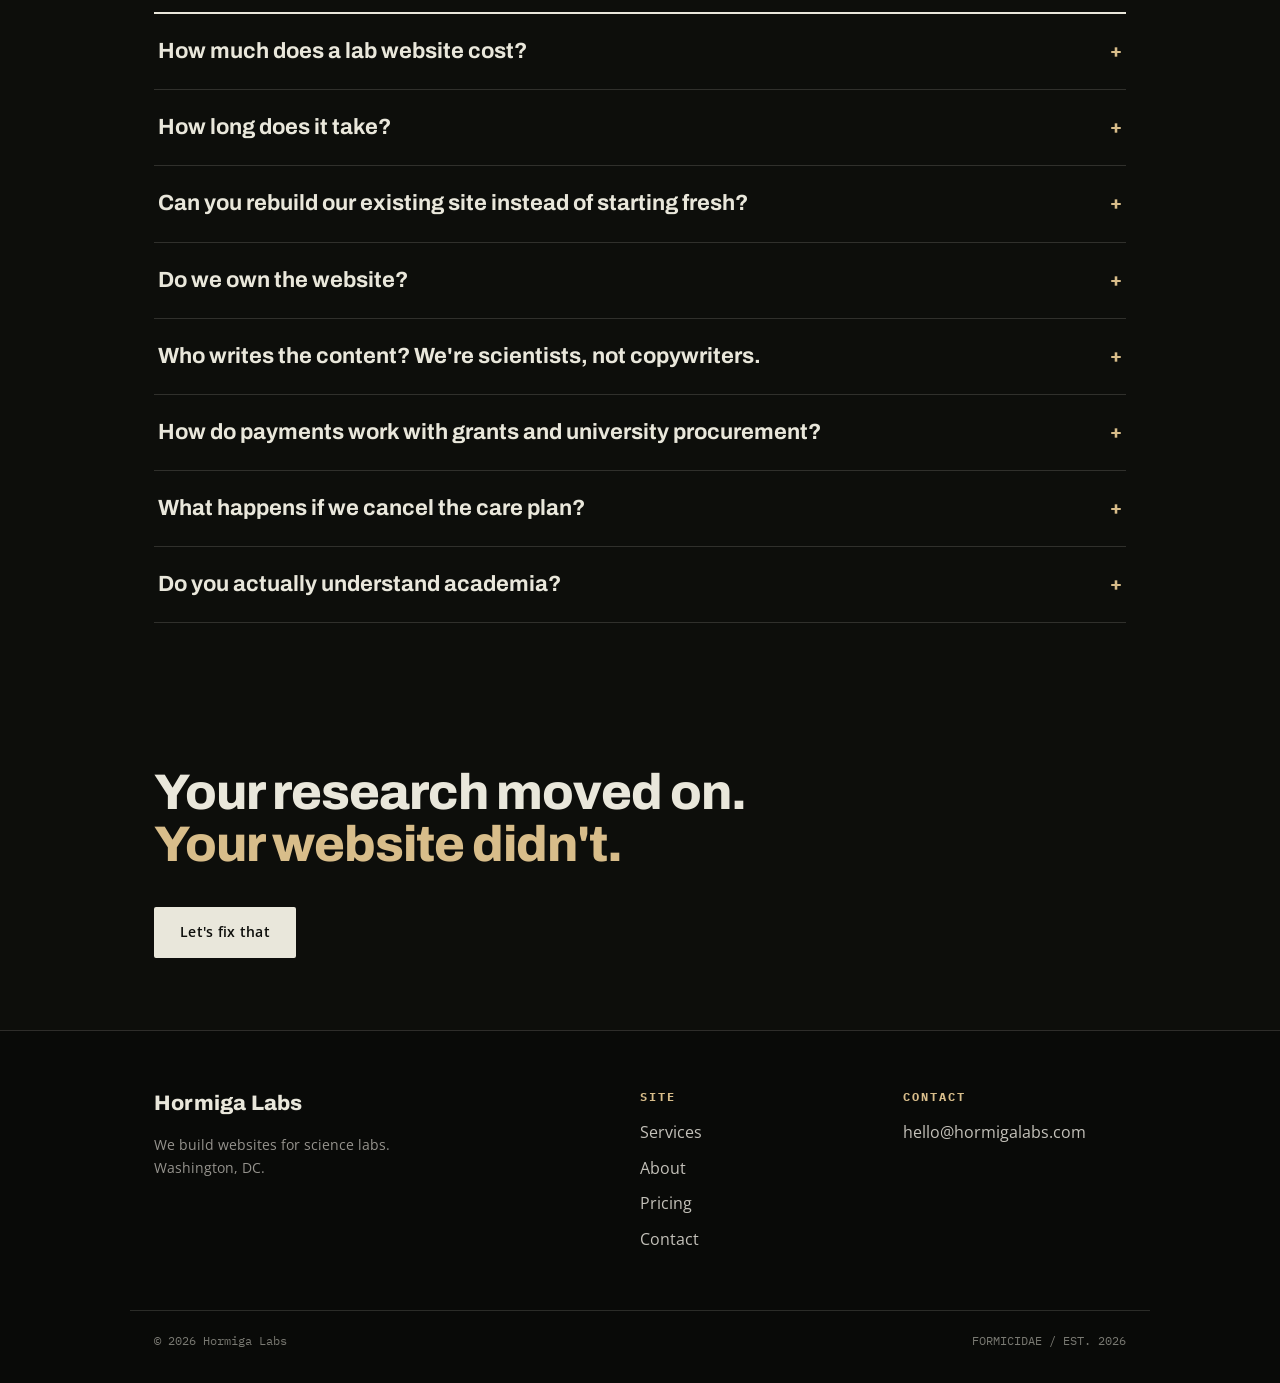
==== commit 6e4faf8b: "Update index.html" ====
--- a/index.html
+++ b/index.html
@@ -9,7 +9,7 @@
   <link rel="preconnect" href="https://fonts.gstatic.com" crossorigin />
   <link href="https://fonts.googleapis.com/css2?family=Archivo:wght@700;800&family=Open+Sans:wght@400;600;700&family=IBM+Plex+Mono:wght@400;500&display=swap" rel="stylesheet" />
   <link rel="stylesheet" href="assets/style.css" />
-  <link rel="icon" href="data:image/svg+xml,%3Csvg xmlns='http://www.w3.org/2000/svg' viewBox='0 0 32 32'%3E%3Ccircle cx='16' cy='8' r='4' fill='%23e9e7db'/%3E%3Ccircle cx='16' cy='16' r='3.4' fill='%23e9e7db'/%3E%3Ccircle cx='16' cy='25' r='5' fill='%23e9e7db'/%3E%3C/svg%3E" />
+  <link rel="icon" href="data:image/svg+xml,%3Csvg xmlns='http://www.w3.org/2000/svg' viewBox='0 0 32 32'%3E%3Cpath d='M13.5 5 Q11.5 2.5 9 2 M18.5 5 Q20.5 2.5 23 2 M14 12.5 Q9.5 10.5 6.5 7.5 M18 12.5 Q22.5 10.5 25.5 7.5 M13.5 15 Q8.5 15.5 5 18 M18.5 15 Q23.5 15.5 27 18 M14 17.5 Q10 21.5 7.5 26 M18 17.5 Q22 21.5 24.5 26' stroke='%23e9e7db' stroke-width='1.8' stroke-linecap='round' fill='none'/%3E%3Ccircle cx='16' cy='7.5' r='3.6' fill='%23e9e7db'/%3E%3Cellipse cx='16' cy='15' rx='2.9' ry='4' fill='%23e9e7db'/%3E%3Cellipse cx='16' cy='24.5' rx='4.6' ry='5.4' fill='%23e9e7db'/%3E%3C/svg%3E" />
 </head>
 <body>
 
@@ -17,10 +17,11 @@
     <nav class="nav">
       <a class="logo" href="index.html">
         <svg viewBox="0 0 32 32" fill="none" aria-hidden="true">
-          <circle cx="16" cy="7" r="4" fill="currentColor"/>
-          <circle cx="16" cy="15" r="3.2" fill="currentColor"/>
-          <circle cx="16" cy="24.5" r="5" fill="currentColor"/>
-          <path d="M8 9 L13 13 M7 15 L12.8 15 M8 21 L13 17.5 M24 9 L19 13 M25 15 L19.2 15 M24 21 L19 17.5" stroke="currentColor" stroke-width="1.6" stroke-linecap="round"/>
+          <path d="M13.5 5 Q11.5 2.5 9 2 M18.5 5 Q20.5 2.5 23 2" stroke="currentColor" stroke-width="1.5" stroke-linecap="round"/>
+          <path d="M14 12.5 Q9.5 10.5 6.5 7.5 M18 12.5 Q22.5 10.5 25.5 7.5 M13.5 15 Q8.5 15.5 5 18 M18.5 15 Q23.5 15.5 27 18 M14 17.5 Q10 21.5 7.5 26 M18 17.5 Q22 21.5 24.5 26" stroke="currentColor" stroke-width="1.5" stroke-linecap="round"/>
+          <circle cx="16" cy="7.5" r="3.6" fill="currentColor"/>
+          <ellipse cx="16" cy="15" rx="2.9" ry="4" fill="currentColor"/>
+          <ellipse cx="16" cy="24.5" rx="4.6" ry="5.4" fill="currentColor"/>
         </svg>
         Hormiga Labs
       </a>
--- a/assets/style.css
+++ b/assets/style.css
@@ -39,7 +39,7 @@
   z-index: 0;
   pointer-events: none;
 }
-main, header.site-header, footer.site-footer { position: relative; z-index: 1; }
+main, footer.site-footer { position: relative; z-index: 1; }
 
 ::selection { background: var(--signal); color: var(--bone); }
 
@@ -78,7 +78,7 @@
 .muted { color: var(--grey); }
 
 /* ---------- header ---------- */
-.site-header {
+header.site-header {
   position: sticky; top: 0; z-index: 50;
   background: color-mix(in srgb, var(--bone) 88%, transparent);
   backdrop-filter: blur(10px);
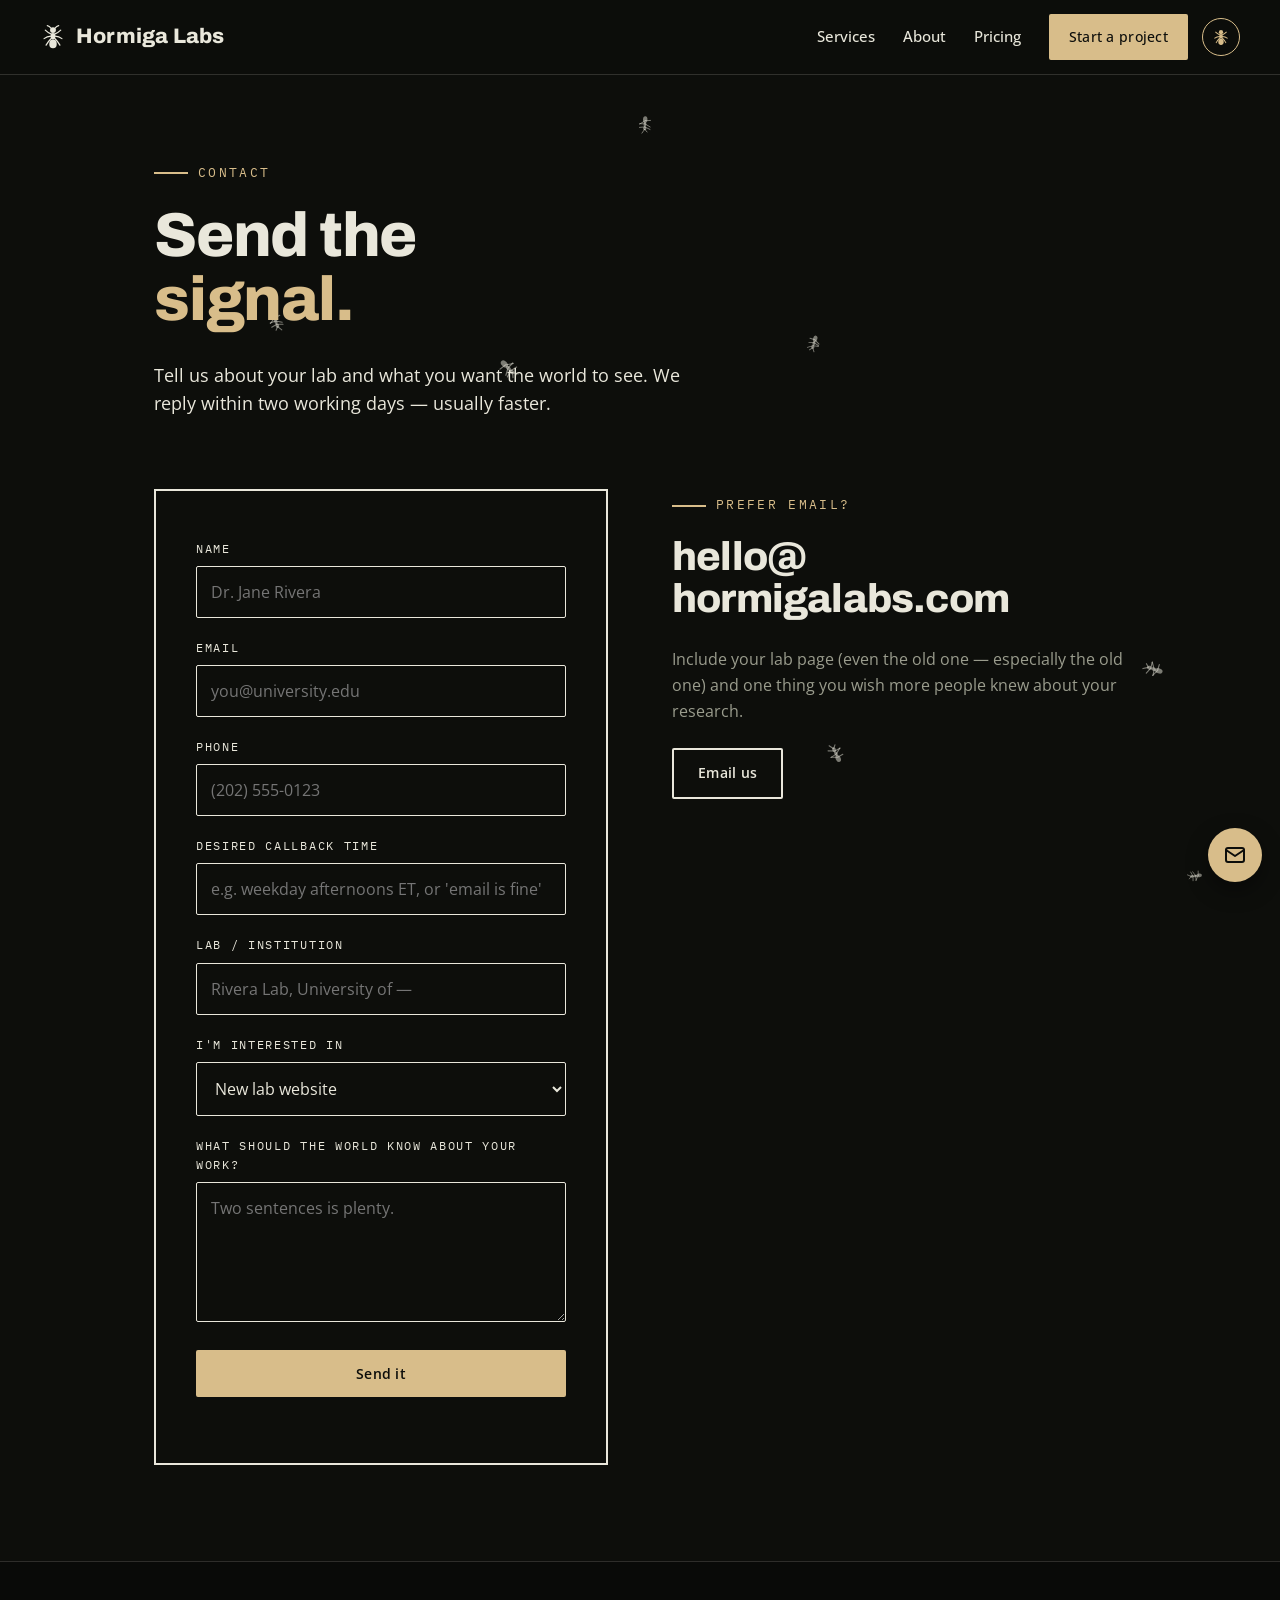
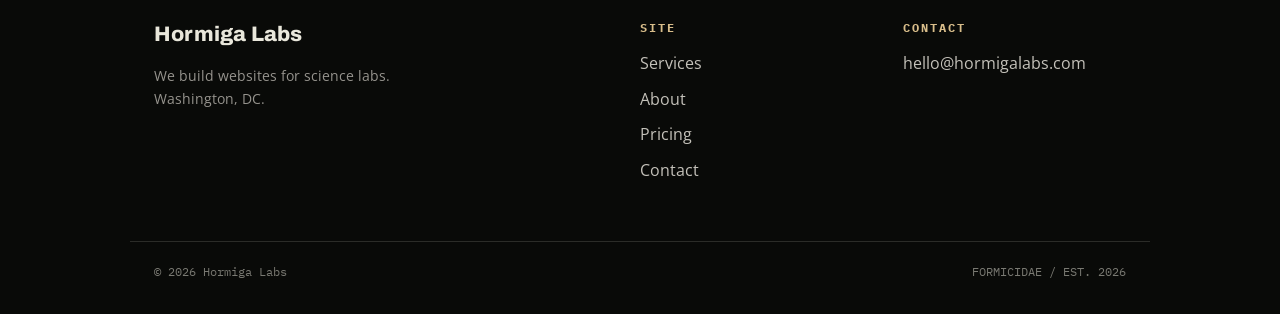
==== commit eadeca0e: "Update index.html" ====
--- a/index.html
+++ b/index.html
@@ -3,8 +3,8 @@
 <head>
   <meta charset="UTF-8" />
   <meta name="viewport" content="width=device-width, initial-scale=1.0" />
-  <title>Hormiga Labs — Websites for Science Labs</title>
-  <meta name="description" content="A better website for your life's work. You're an expert at science; we're experts at websites. Hormiga Labs designs, builds, and maintains websites for scientists and labs." />
+  <title>Contact — Hormiga Labs</title>
+  <meta name="description" content="Start a project with Hormiga Labs. Lab websites, care plans, and a free 1-hour intro call for scientists and labs." />
   <link rel="preconnect" href="https://fonts.googleapis.com" />
   <link rel="preconnect" href="https://fonts.gstatic.com" crossorigin />
   <link href="https://fonts.googleapis.com/css2?family=Archivo:wght@700;800&family=Open+Sans:wght@400;600;700&family=IBM+Plex+Mono:wght@400;500&display=swap" rel="stylesheet" />
@@ -30,300 +30,71 @@
         <li><a href="services.html">Services</a></li>
         <li><a href="about.html">About</a></li>
         <li><a href="pricing.html">Pricing</a></li>
-        <li><a href="contact.html" class="btn btn-signal btn-sm">Start a project</a></li>
+        <li><a href="contact.html" class="btn btn-signal btn-sm" aria-current="page">Start a project</a></li>
       </ul>
     </nav>
   </header>
 
   <main>
-    <!-- HERO -->
-    <section class="hero">
-      <div class="wrap hero-grid">
-        <div>
-          <span class="kicker">Websites for scientists &amp; labs</span>
-          <h1 class="display">A better website<br />for your<br /><span class="accent">life's work.</span></h1>
-          <p class="lede">You're an expert at science. We're experts at websites. Decades of fieldwork deserve more than a page your postdoc built in 2014. We build lab websites like they matter — because they do: the right site lands you visibility, grants, media, speaking invites, and the students you actually want.</p>
-          <div class="hero-ctas">
-            <a class="btn btn-signal" href="contact.html">Start a project</a>
-            <a class="btn btn-ghost" href="services.html">See what we do</a>
-          </div>
-        </div>
-        <div class="bf-wrap" aria-hidden="true">
-          <div class="bf-note">
-            your lab, here
-            <svg viewBox="0 0 40 34" width="34" height="28" fill="none">
-              <path d="M4 4 C 18 6, 30 12, 33 26" stroke="currentColor" stroke-width="2" stroke-linecap="round"/>
-              <path d="M26 22 L33 27 L36 19" stroke="currentColor" stroke-width="2" stroke-linecap="round" stroke-linejoin="round" fill="none"/>
-            </svg>
-          </div>
-          <div class="browser-frame">
-            <div class="bf-bar">
-              <span class="bf-dot"></span><span class="bf-dot"></span><span class="bf-dot"></span>
-              <span class="bf-url" id="bf-url">yourwebsite.edu</span>
-            </div>
-            <div class="bf-stage" id="bf-stage">
-              <div class="bf-wire on" data-url="yourwebsite.edu" data-tag="Fluorescence" style="background:radial-gradient(ellipse 55% 45% at 25% 40%, rgba(22,224,108,0.55) 0%, transparent 65%), radial-gradient(ellipse 55% 45% at 70% 65%, rgba(255,47,160,0.45) 0%, transparent 65%), #050705;">
-                <img class="s2-img" src="https://commons.wikimedia.org/wiki/Special:FilePath/FluorescentCells.jpg?width=900" alt="" onerror="this.remove()" />
-                <div class="s2-grad"></div>
-                <div class="s2-content v-bold">
-                  <p class="s2-kicker">The &#9608;&#9608;&#9608;&#9608;&#9608; Lab &#183; Cell Dynamics</p>
-                  <h3 class="s2-h">Watching cells decide</h3>
-                  <span class="s2-btn b-solid">Our research</span>
-                </div>
-              </div>
-              <div class="bf-wire" data-url="yourwebsite.edu" data-tag="Plumage" style="background:radial-gradient(ellipse 60% 50% at 30% 45%, rgba(0,140,255,0.5) 0%, transparent 65%), radial-gradient(ellipse 50% 45% at 75% 60%, rgba(255,200,0,0.45) 0%, transparent 65%), #060606;">
-                <img class="s2-img" src="https://commons.wikimedia.org/wiki/Special:FilePath/Ara%20ararauna%20Luc%20Viatour.jpg?width=900" alt="" loading="lazy" onerror="this.remove()" />
-                <div class="s2-grad"></div>
-                <div class="s2-content v-serif">
-                  <p class="s2-kicker">&#9608;&#9608;&#9608;&#9608;&#9608;&#9608; Field Station &#183; Avian Ecology</p>
-                  <h3 class="s2-h">Color is a language</h3>
-                  <span class="s2-btn b-outline">Meet the flock</span>
-                </div>
-              </div>
-              <div class="bf-wire" data-url="yourwebsite.edu" data-tag="Silk" style="background:radial-gradient(ellipse 60% 50% at 50% 40%, rgba(160,200,255,0.35) 0%, transparent 70%), #07080a;">
-                <img class="s2-img" src="https://commons.wikimedia.org/wiki/Special:FilePath/Spider%20web%20Luc%20Viatour.jpg?width=900" alt="" loading="lazy" onerror="this.remove()" />
-                <div class="s2-grad"></div>
-                <div class="s2-content v-light">
-                  <p class="s2-kicker">The Weaver Lab &#183; Arachnology</p>
-                  <h3 class="s2-h">The architecture of silk</h3>
-                  <span class="s2-btn b-link">Explore the webs &#8594;</span>
-                </div>
-              </div>
-              <div class="bf-wire" data-url="yourwebsite.edu" data-tag="Deep field" style="background:radial-gradient(ellipse 50% 45% at 65% 40%, rgba(130,80,255,0.4) 0%, transparent 70%), radial-gradient(ellipse 45% 40% at 30% 60%, rgba(255,120,60,0.3) 0%, transparent 70%), #04040a;">
-                <img class="s2-img" src="https://commons.wikimedia.org/wiki/Special:FilePath/NASA-HS201427a-HubbleUltraDeepField2014-20140603.jpg?width=900" alt="" loading="lazy" onerror="this.remove()" />
-                <div class="s2-grad"></div>
-                <div class="s2-content v-mono">
-                  <p class="s2-kicker">&#9608;&#9608;&#9608;&#9608;&#9608;&#9608;&#9608; Observatory</p>
-                  <h3 class="s2-h">mapping the first light</h3>
-                  <span class="s2-btn b-pill">Explore the data</span>
-                </div>
-              </div>
-              <span class="bf-tag" id="bf-tag">Fluorescence</span>
-            </div>
-          </div>
-        </div>
+    <section class="hero" style="padding-bottom:24px;">
+      <div class="wrap">
+        <span class="kicker">Contact</span>
+        <h1 class="display">Send the<br /><span class="accent">signal.</span></h1>
+        <p class="lede" style="margin-top:28px;">Tell us about your lab and what you want the world to see. We reply within two working days — usually faster.</p>
       </div>
     </section>
 
-    <!-- MARQUEE -->
-    <div class="marquee" aria-hidden="true">
-      <div class="marquee-track">
-        Lab websites <span class="dot">●</span> Publications pages <span class="dot">●</span> People &amp; alumni <span class="dot">●</span> Research highlights <span class="dot">●</span> Preprints &amp; datasets <span class="dot">●</span> Redesigns &amp; rebuilds <span class="dot">●</span>
-        Lab websites <span class="dot">●</span> Publications pages <span class="dot">●</span> People &amp; alumni <span class="dot">●</span> Research highlights <span class="dot">●</span> Preprints &amp; datasets <span class="dot">●</span> Redesigns &amp; rebuilds <span class="dot">●</span>
-      </div>
-    </div>
-
-    <!-- PROBLEM / FLYWHEEL -->
-    <section>
-      <div class="wrap">
-        <span class="kicker">The problem</span>
-        <h2 class="section-title">Your website is<br />your first impression.</h2>
-        <p class="lede">Think about the last time a program officer, an editor, or your dream PhD applicant googled you. They found that site. They formed an opinion in ten seconds. You never even knew it happened — and you don't get that first impression back.</p>
-
-        <div class="flywheel">
-          <div class="step reveal">
-            <span class="num">STAGE / 01</span>
-            <h3>The Search</h3>
-            <p>Someone with money, a byline, or an application googles your name. It happens more often than you think.</p>
-          </div>
-          <div class="step reveal">
-            <span class="num">STAGE / 02</span>
-            <h3>The Site</h3>
-            <p>What they find in ten seconds decides whether they keep reading — or close the tab on your decade of work.</p>
-          </div>
-          <div class="step reveal">
-            <span class="num">STAGE / 03</span>
-            <h3>The Signal</h3>
-            <p>A sharp, current site earns you the reply, the invite, the application from the student you actually want.</p>
-          </div>
-          <div class="step reveal">
-            <span class="num">STAGE / 04</span>
-            <h3>The Grant</h3>
-            <p>It compounds — into funding, students, and the reputation your work already earned.</p>
-          </div>
-        </div>
-        <p class="lede" style="margin-top:40px;"><strong>Your site works every day.</strong> It should look like it.</p>
-
-        <div class="ms-strip reveal">
-          <div>
-            <span class="ms-logo" aria-hidden="true"><span></span><span></span><span></span><span></span></span>
-            <p><strong>Built by a Microsoft veteran.</strong> Designing and shipping web experiences at global scale — now building for the community that raised us: working scientists.</p>
-          </div>
-          <div class="ms-stat">
-            <span class="n">7 yrs</span>
-            <span class="lbl">at Microsoft</span>
-          </div>
-          <div class="ms-stat">
-            <span class="n">2.5B+</span>
-            <span class="lbl">views on work shipped</span>
-          </div>
-        </div>
-      </div>
-    </section>
-
-    <!-- SPECIMENS / GALLERY -->
-    <section class="band-dark">
-      <div class="wrap">
-        <span class="kicker">The subject matter</span>
-        <h2 class="section-title">Science is<br />photogenic.</h2>
-        <p class="lede">Your hard drive is full of images most brands would kill for — micrographs, field shots, specimens, ten years of figures. Right now they're in a folder called <em>final_v3</em> where no one will ever see them. Your site should put them front and center. Yours will.</p>
-
-        <div class="gallery">
-          <figure class="reveal">
-            <img src="https://commons.wikimedia.org/wiki/Special:FilePath/Spider%20web%20Luc%20Viatour.jpg?width=800" alt="Dew-covered spider web" loading="lazy" onerror="this.closest('figure').style.display='none'" />
-            <figcaption><span>Silk architecture</span><span class="no">SP/01</span></figcaption>
-            <span class="credit">Photo: Luc Viatour, CC BY-SA — swap in your own</span>
-          </figure>
-          <figure class="reveal">
-            <img src="https://commons.wikimedia.org/wiki/Special:FilePath/FluorescentCells.jpg?width=800" alt="Fluorescence micrograph of endothelial cells" loading="lazy" onerror="this.closest('figure').style.display='none'" />
-            <figcaption><span>Fluorescence</span><span class="no">SP/02</span></figcaption>
-            <span class="credit">Photo: NIH, public domain</span>
-          </figure>
-          <figure class="reveal">
-            <img src="https://commons.wikimedia.org/wiki/Special:FilePath/E%20coli%20at%2010000x%2C%20original.jpg?width=800" alt="Electron micrograph of E. coli at 10,000x" loading="lazy" onerror="this.closest('figure').style.display='none'" />
-            <figcaption><span>10,000× closer</span><span class="no">SP/03</span></figcaption>
-            <span class="credit">Photo: USDA ARS, public domain</span>
-          </figure>
-          <figure class="reveal">
-            <img src="https://commons.wikimedia.org/wiki/Special:FilePath/NASA-HS201427a-HubbleUltraDeepField2014-20140603.jpg?width=800" alt="Hubble Ultra Deep Field" loading="lazy" onerror="this.closest('figure').style.display='none'" />
-            <figcaption><span>Deep field</span><span class="no">SP/04</span></figcaption>
-            <span class="credit">Photo: NASA/ESA, public domain</span>
-          </figure>
-        </div>
-      </div>
-    </section>
-
-    <!-- FOR SCIENTISTS -->
-    <section class="band-moss">
-      <div class="wrap">
-        <span class="kicker">We get it</span>
-        <h2 class="section-title">Nobody gets a PhD<br />in web design.</h2>
-        <p class="lede">And you shouldn't need one. But you've watched it happen: the colleague with thinner results and a sharper website gets the keynote, the feature, the renewal. You can defend your methods to Reviewer 2; building a site, wrangling SEO, writing a homepage about yourself is a different expertise. It's ours. Trade us the job you've been avoiding for the one we love.</p>
-        <ul class="specimen-list">
-          <li class="reveal"><span class="idx">TR.01</span> You wrote the paper <span class="note">We build the page it deserves.</span></li>
-          <li class="reveal"><span class="idx">TR.02</span> You ran the ten-year study <span class="note">We make it findable in ten seconds.</span></li>
-          <li class="reveal"><span class="idx">TR.03</span> You update the science <span class="note">We update the site. Every month.</span></li>
-          <li class="reveal"><span class="idx">TR.04</span> You hate self-promotion <span class="note">Good. That's our job, not yours.</span></li>
-        </ul>
-      </div>
-    </section>
-
-    <!-- PILLARS -->
-    <section class="band-dark">
-      <div class="wrap">
-        <span class="kicker">What we do</span>
-        <h2 class="section-title">We build it.<br />We keep it alive.</h2>
-        <div class="pillars">
-          <div class="pillar reveal" style="color:var(--ink)">
-            <span class="tag">01 / Build</span>
-            <h3>The Site</h3>
-            <p>The core of what we do: lab websites, built right.</p>
-            <ul>
-              <li>Design &amp; build, start to finish</li>
-              <li>Publications, people &amp; news pages</li>
-              <li>SEO &amp; analytics from day one</li>
-            </ul>
-          </div>
-          <div class="pillar reveal" style="color:var(--ink)">
-            <span class="tag">02 / Care</span>
-            <h3>The Upkeep</h3>
-            <p>A site is only as good as its last update.</p>
-            <ul>
-              <li>New papers &amp; roster changes</li>
-              <li>Edits, fixes &amp; hosting handled</li>
-              <li>Monthly, so it never goes stale</li>
-            </ul>
-          </div>
-          <div class="pillar reveal" style="color:var(--ink)">
-            <span class="tag">Add-ons</span>
-            <h3>The Extra Mile</h3>
-            <p>When you're ready for more than a site.</p>
-            <ul>
-              <li>Social media consulting</li>
-              <li>Press &amp; media outreach</li>
-              <li>Grant narrative support</li>
-            </ul>
-          </div>
-        </div>
-      </div>
-    </section>
-
-    <!-- WHO WE WORK WITH -->
-    <section>
-      <div class="wrap">
-        <span class="kicker">Who it's for</span>
-        <h2 class="section-title">Built for the bench.</h2>
-        <ul class="specimen-list">
-          <li class="reveal"><span class="idx">SP.01</span> Principal Investigators <span class="note">Your name is a brand. Treat it like one.</span></li>
-          <li class="reveal"><span class="idx">SP.02</span> Research Labs <span class="note">From lab page to landmark.</span></li>
-          <li class="reveal"><span class="idx">SP.03</span> Departments &amp; Institutes <span class="note">Recruit students, donors, attention.</span></li>
-          <li class="reveal"><span class="idx">SP.04</span> Museums &amp; Field Stations <span class="note">Collections deserve crowds.</span></li>
-        </ul>
-      </div>
-    </section>
-
-    <!-- WHY THE ANT -->
-    <section class="band-moss">
+    <section class="tight" style="padding-bottom:96px;">
       <div class="wrap two-col">
-        <div>
-          <span class="kicker">Why the ant?</span>
-          <h2 class="section-title">Hormiga<br />means ant.</h2>
+        <div class="contact-card">
+          <!-- Submissions POST to the Cloudflare Worker (hormiga-form), which relays to Resend. -->
+          <form id="contactForm" class="form-grid" novalidate>
+            <input type="text" name="_honey" style="display:none" tabindex="-1" autocomplete="off" aria-hidden="true" />
+            <div>
+              <label for="name">Name</label>
+              <input id="name" type="text" name="name" required placeholder="Dr. Jane Rivera" />
+            </div>
+            <div>
+              <label for="email">Email</label>
+              <input id="email" type="email" name="email" required placeholder="you@university.edu" />
+            </div>
+            <div>
+              <label for="phone">Phone</label>
+              <input id="phone" type="tel" name="phone" placeholder="(202) 555-0123" />
+            </div>
+            <div>
+              <label for="callback">Desired callback time</label>
+              <input id="callback" type="text" name="callback_time" placeholder="e.g. weekday afternoons ET, or 'email is fine'" />
+            </div>
+            <div>
+              <label for="org">Lab / Institution</label>
+              <input id="org" type="text" name="organization" placeholder="Rivera Lab, University of —" />
+            </div>
+            <div>
+              <label for="interest">I'm interested in</label>
+              <select id="interest" name="interest">
+                <option>New lab website</option>
+                <option>Website redesign / rebuild</option>
+                <option>Monthly care plan</option>
+                <option>Free 1-hour intro call</option>
+                <option>Add-ons: media, social, grants</option>
+                <option>Not sure yet</option>
+              </select>
+            </div>
+            <div>
+              <label for="message">What should the world know about your work?</label>
+              <textarea id="message" name="message" rows="5" placeholder="Two sentences is plenty."></textarea>
+            </div>
+            <button class="btn btn-signal" type="submit">Send it</button>
+            <p id="formMsg" role="status" aria-live="polite" style="margin-top:6px; font-size:14px; color:var(--signal);"></p>
+          </form>
         </div>
         <div>
-          <p class="lede" style="color:rgba(243,239,230,0.9)">An ant carries fifty times its own weight. A colony moves mountains one grain at a time. Nobody notices — until the whole forest floor is theirs. That's how we work for your science.</p>
-          <a class="btn btn-signal" style="margin-top:28px" href="about.html">Our story</a>
+          <span class="kicker">Prefer email?</span>
+          <h2 class="section-title" style="font-size:clamp(26px,3.5vw,40px);">hello@<br />hormigalabs.com</h2>
+          <p class="muted">Include your lab page (even the old one — especially the old one) and one thing you wish more people knew about your research.</p>
+          <a class="btn btn-ghost" style="margin-top:24px" href="mailto:hello@hormigalabs.com?subject=Intro%20call%20—%20%5BYour%20Lab%5D">Email us</a>
         </div>
-      </div>
-    </section>
-
-    <!-- FAQ -->
-    <section>
-      <div class="wrap">
-        <span class="kicker">Questions, answered</span>
-        <h2 class="section-title">The FAQ.</h2>
-        <p class="lede">The things every PI asks on the first call, answered up front — because your time is better spent on the science.</p>
-        <div class="faq">
-          <details>
-            <summary>How much does a lab website cost?</summary>
-            <p class="a"><strong>$1,499, flat.</strong> One-time fee for design and build — publications, people, and news pages, SEO, analytics, and your first month of care included. No surprise line items; additional work beyond scope is $99/hr and only ever with your approval.</p>
-          </details>
-          <details>
-            <summary>How long does it take?</summary>
-            <p class="a"><strong>4–6 weeks</strong> from kickoff to launch. Most of your involvement is a kickoff call, one round of review, and sending us your papers and headshots. We know your calendar is the scarcest resource in the lab.</p>
-          </details>
-          <details>
-            <summary>Can you rebuild our existing site instead of starting fresh?</summary>
-            <p class="a">Yes — most of our projects are rebuilds. We migrate everything worth keeping (publications, people, project pages), fix what's broken, and redesign around it. Nothing gets lost, including your search rankings.</p>
-          </details>
-          <details>
-            <summary>Do we own the website?</summary>
-            <p class="a"><strong>Completely.</strong> Your domain, your code, your content, your analytics. If you leave, everything goes with you and keeps working. No proprietary platform, no hostage situation.</p>
-          </details>
-          <details>
-            <summary>Who writes the content? We're scientists, not copywriters.</summary>
-            <p class="a">We do the heavy lifting. We draft your pages from your papers, CV, and a conversation — in plain language that's accurate enough for you and clear enough for a program officer. You review; we never publish anything you haven't approved. The science is never dumbed down, only opened up.</p>
-          </details>
-          <details>
-            <summary>How do payments work with grants and university procurement?</summary>
-            <p class="a">However your institution needs: invoices, purchase orders, W-9 on request. Many labs pay from startup funds, discretionary accounts, or outreach budgets. The annual prepay option (10% off) fits neatly into a single budget line for grant reporting.</p>
-          </details>
-          <details>
-            <summary>What happens if we cancel the care plan?</summary>
-            <p class="a">Your site keeps running — you own it. The care plan is month to month; pause it during a field season, restart when the papers come out. We'll be here.</p>
-          </details>
-          <details>
-            <summary>Do you actually understand academia?</summary>
-            <p class="a">Our founder grew up in a working research lab — the child of a university scientist. We know what a preprint is, why the publications page must be perfect, what Reviewer 2 does to a person, and why your last site hasn't been updated since the postdoc who built it graduated.</p>
-          </details>
-        </div>
-      </div>
-    </section>
-
-    <!-- CTA -->
-    <section class="cta-band">
-      <div class="wrap">
-        <h2>Your research moved on.<br /><span style="color:var(--signal)">Your website didn't.</span></h2>
-        <a class="btn" href="contact.html">Let's fix that</a>
       </div>
     </section>
   </main>
@@ -339,7 +110,7 @@
         <ul>
           <li><a href="services.html">Services</a></li>
           <li><a href="about.html">About</a></li>
-          <li><a href="pricing.html">Pricing</a></li>
+        <li><a href="pricing.html">Pricing</a></li>
           <li><a href="contact.html">Contact</a></li>
         </ul>
       </div>
@@ -359,21 +130,46 @@
   <script src="assets/ants.js"></script>
   <script>
     (function () {
-      var stage = document.getElementById("bf-stage");
-      var url = document.getElementById("bf-url");
-      var tag = document.getElementById("bf-tag");
-      if (!stage || window.matchMedia("(prefers-reduced-motion: reduce)").matches) return;
-      var i = 0;
-      setInterval(function () {
-        var sites = stage.querySelectorAll(".bf-wire");
-        if (sites.length < 2) return;
-        sites[i % sites.length].classList.remove("on");
-        i = (i + 1) % sites.length;
-        var next = sites[i];
-        next.classList.add("on");
-        url.textContent = next.dataset.url;
-        tag.innerHTML = next.dataset.tag;
-      }, 4200);
+      var f = document.getElementById("contactForm");
+      var msg = document.getElementById("formMsg");
+      if (!f) return;
+      var ENDPOINT = "https://hormiga-form.mute-bonus-3e90.workers.dev/";
+      f.addEventListener("submit", async function (e) {
+        e.preventDefault();
+        var btn = f.querySelector('button[type="submit"]');
+        if (!f.name.value || !f.email.value) {
+          msg.style.color = "var(--signal)";
+          msg.textContent = "Please add your name and email.";
+          return;
+        }
+        var data = {};
+        new FormData(f).forEach(function (v, k) { data[k] = v; });
+        btn.disabled = true;
+        var original = btn.textContent;
+        btn.textContent = "Sending…";
+        msg.textContent = "";
+        try {
+          var r = await fetch(ENDPOINT, {
+            method: "POST",
+            headers: { "Content-Type": "application/json" },
+            body: JSON.stringify(data),
+          });
+          var j = {};
+          try { j = await r.json(); } catch (_) {}
+          if (r.ok && j.ok) {
+            f.innerHTML =
+              '<p style="font-family:var(--font-display);font-size:22px;color:var(--ink);margin:0 0 10px;">Thanks — your message is on its way.</p>' +
+              '<p style="color:var(--grey);font-size:15px;margin:0;">We’ll be in touch within two working days. For anything urgent, email hello@hormigalabs.com.</p>';
+          } else {
+            throw new Error((j && j.error) || ("HTTP " + r.status));
+          }
+        } catch (err) {
+          btn.disabled = false;
+          btn.textContent = original;
+          msg.style.color = "#e0a58a";
+          msg.textContent = "Sorry — something went wrong. Please email hello@hormigalabs.com directly.";
+        }
+      });
     })();
   </script>
 </body>
--- a/assets/style.css
+++ b/assets/style.css
@@ -85,14 +85,18 @@
   border-bottom: 1px solid var(--line);
 }
 .nav {
-  display: flex; align-items: center; justify-content: space-between;
+  display: flex; align-items: center; gap: 14px;
   padding: 14px 40px; max-width: none;
 }
 .logo {
   font-family: var(--font-display); font-weight: 800;
   font-size: 21px; letter-spacing: 0.01em;
   text-decoration: none; display: flex; align-items: center; gap: 10px;
-}
+  margin-right: auto;
+}
+.nav-links { order: 1; }
+.ant-switch { order: 2; }
+.nav-toggle { order: 3; }
 .logo svg { width: 26px; height: 26px; }
 .nav-links { display: flex; align-items: center; gap: 28px; list-style: none; }
 .nav-links a {
@@ -128,8 +132,21 @@
 .ant-switch.off { color: var(--grey); border-color: var(--grey); opacity: 0.55; }
 .ant-switch.off:hover { background: var(--grey); color: var(--bone); }
 
+/* persistent contact button */
+.contact-fab {
+  position: fixed; right: 18px; bottom: 18px; z-index: 60;
+  width: 54px; height: 54px; border-radius: 50%;
+  background: var(--signal); color: var(--bone);
+  display: flex; align-items: center; justify-content: center;
+  box-shadow: 0 8px 22px rgba(0,0,0,0.42); text-decoration: none;
+  transition: transform 0.15s, background 0.15s;
+}
+.contact-fab:hover { transform: translateY(-3px); background: var(--ink); color: var(--bone); }
+.contact-fab svg { width: 24px; height: 24px; }
+@media (prefers-reduced-motion: reduce) { .contact-fab { transition: none; } }
+
 /* mobile nav */
-.nav-toggle { display: none; background: none; border: 0; font-size: 26px; cursor: pointer; }
+.nav-toggle { display: none; background: none; border: 0; font-size: 26px; cursor: pointer; color: var(--ink); line-height: 1; padding: 0 2px; }
 @media (max-width: 760px) {
   .nav-toggle { display: block; }
   .nav-links {
@@ -464,3 +481,10 @@
 .reveal { opacity: 0; transform: translateY(24px); transition: opacity 0.6s ease, transform 0.6s ease; }
 .reveal.in { opacity: 1; transform: none; }
 @media (prefers-reduced-motion: reduce) { .reveal { opacity: 1; transform: none; transition: none; } }
+
+/* ---------- about photos ---------- */
+.about-photos { display: grid; grid-template-columns: 1.23fr 1fr; gap: 20px; align-items: start; }
+.about-photos figure { border: 1px solid var(--line); background: #121310; padding: 10px 10px 6px; margin: 0; }
+.about-photos img { width: 100%; display: block; filter: saturate(0.92); }
+.about-photos figcaption { font-family: var(--font-mono); font-size: 11px; letter-spacing: 0.1em; text-transform: uppercase; color: var(--grey); padding: 10px 2px 4px; }
+@media (max-width: 700px) { .about-photos { grid-template-columns: 1fr; } }
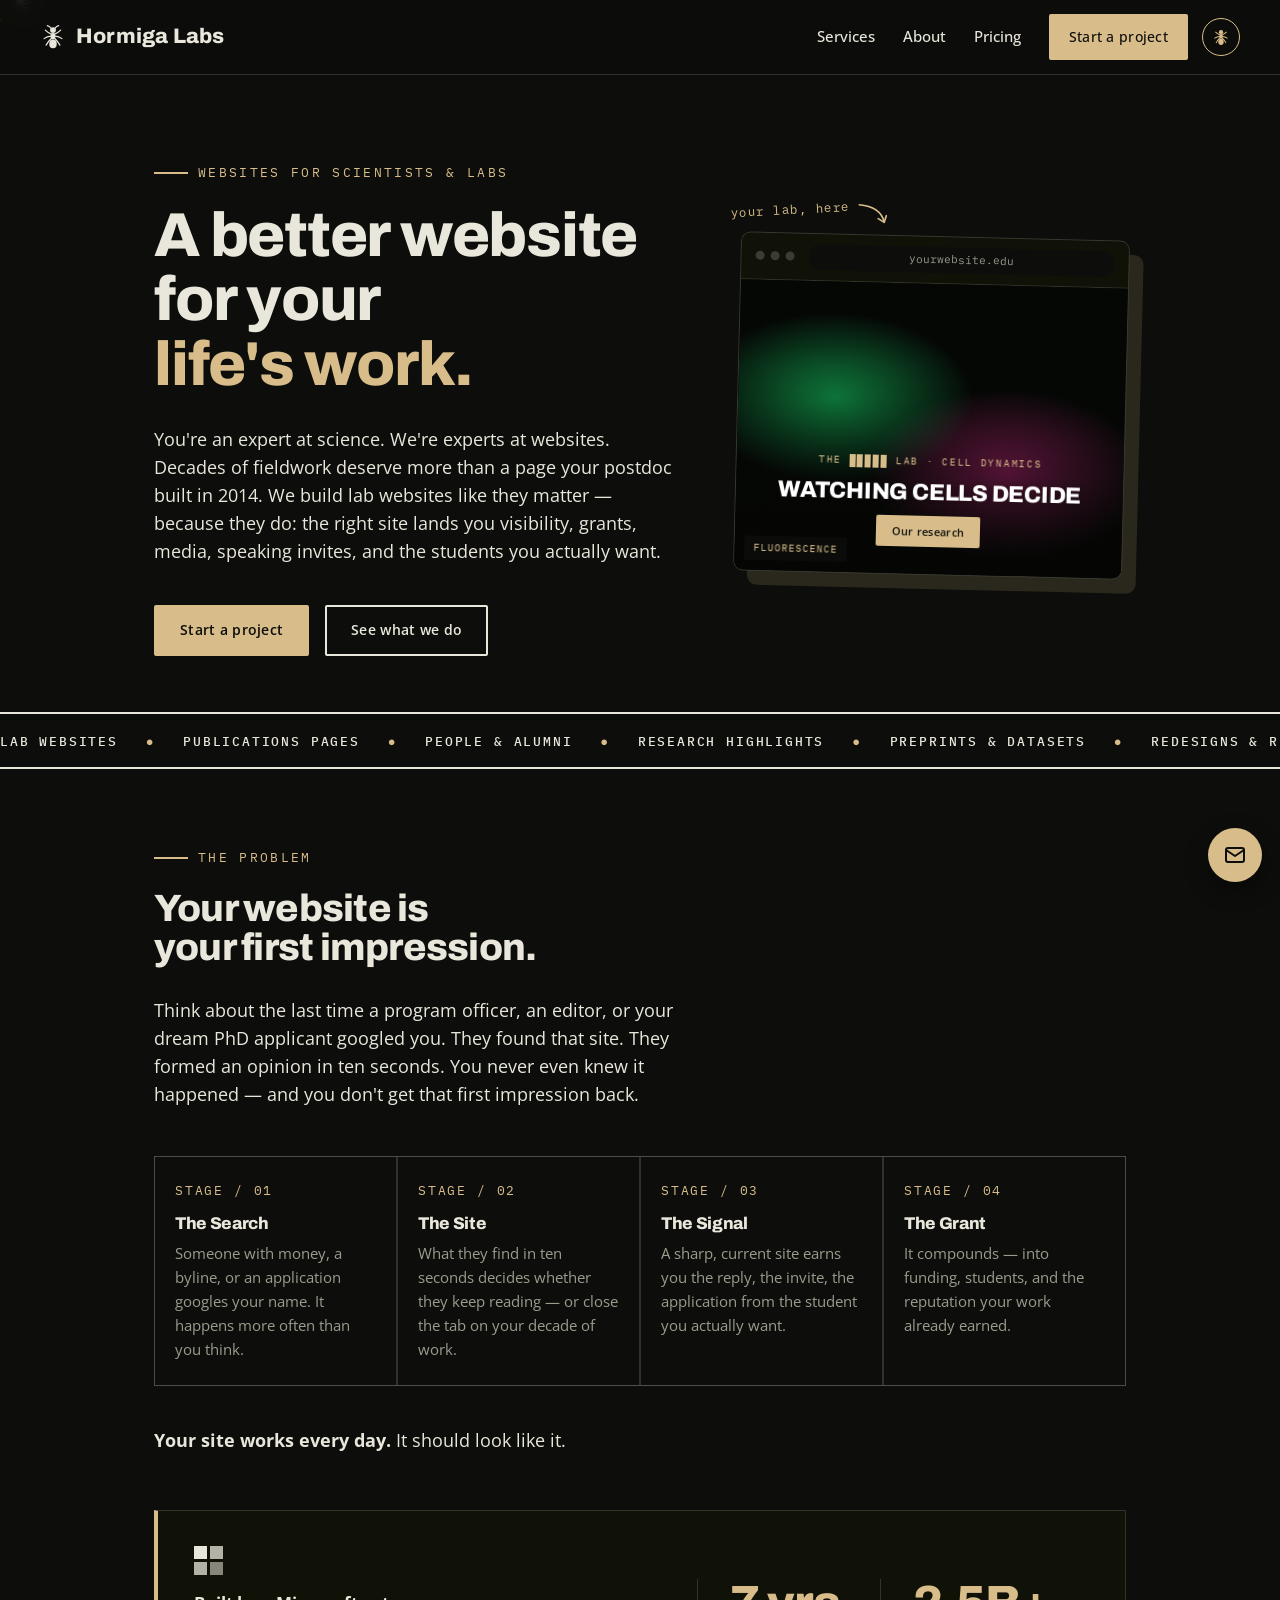
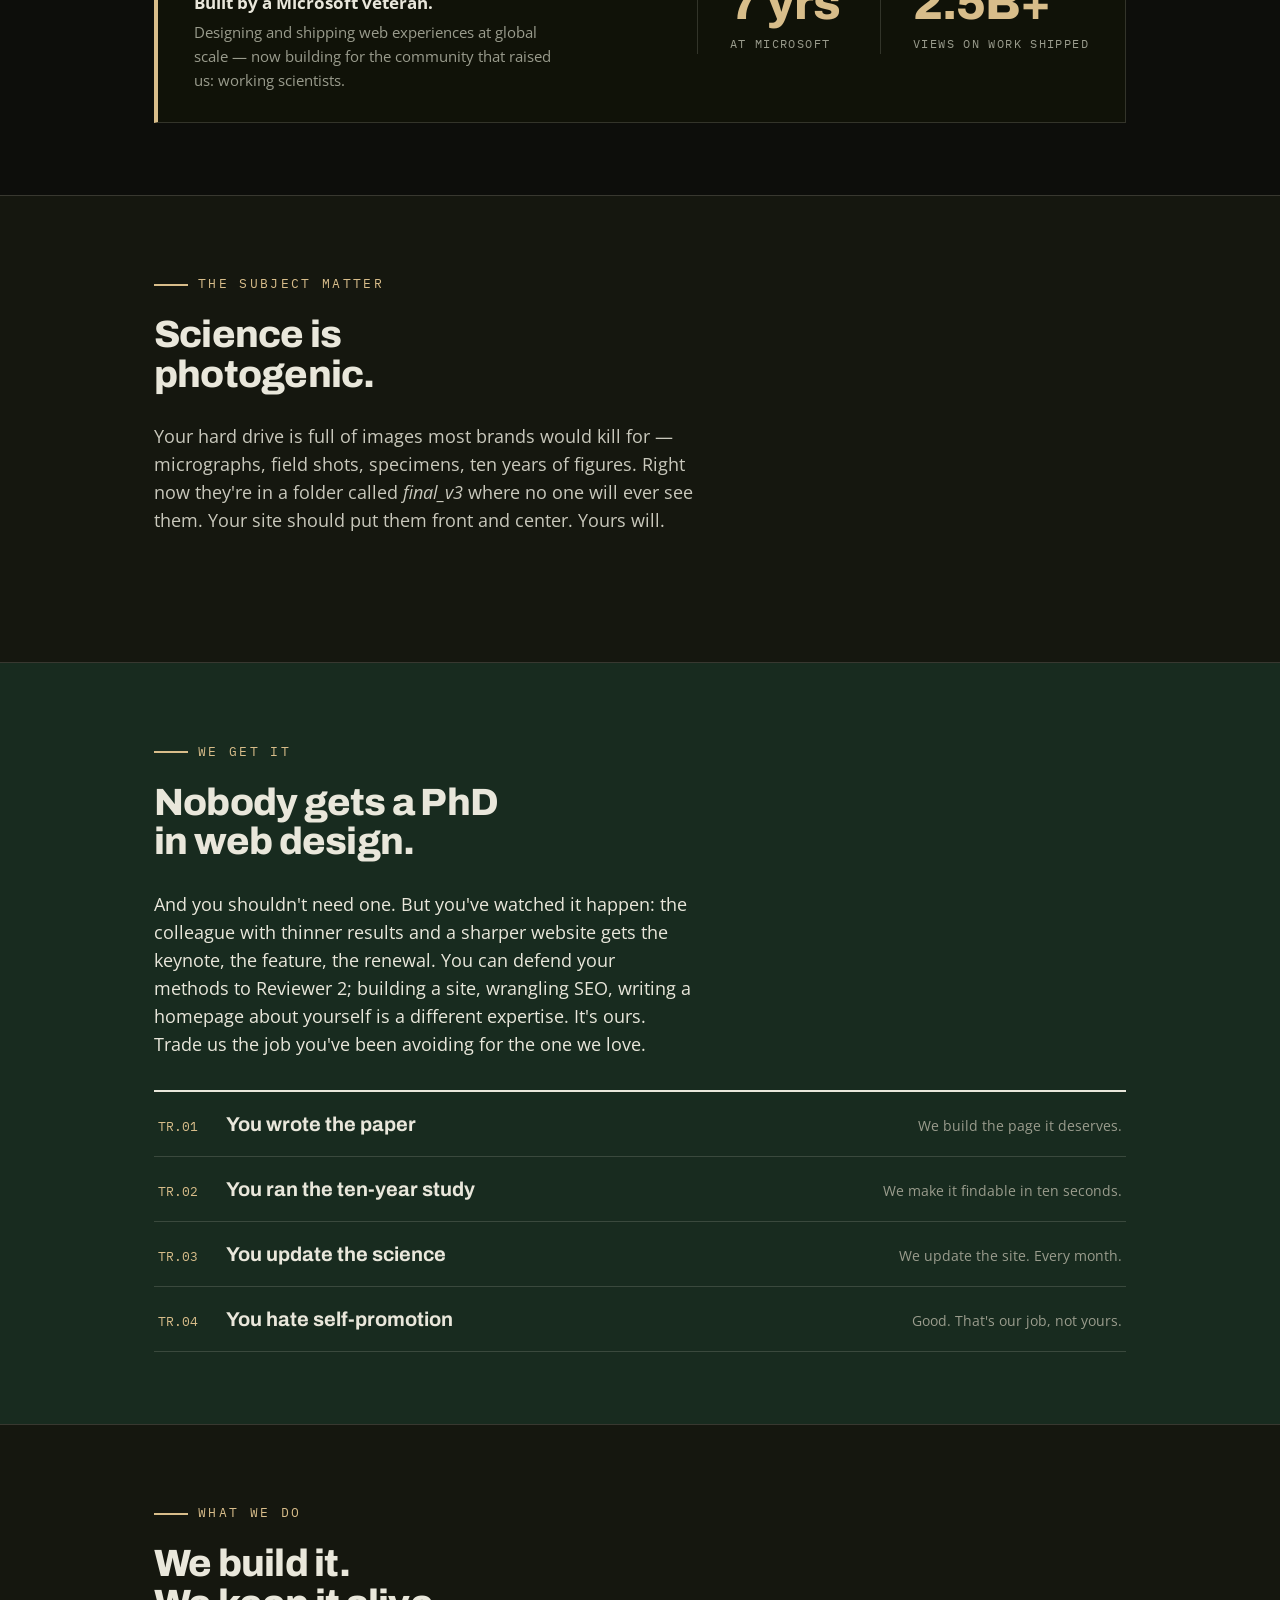
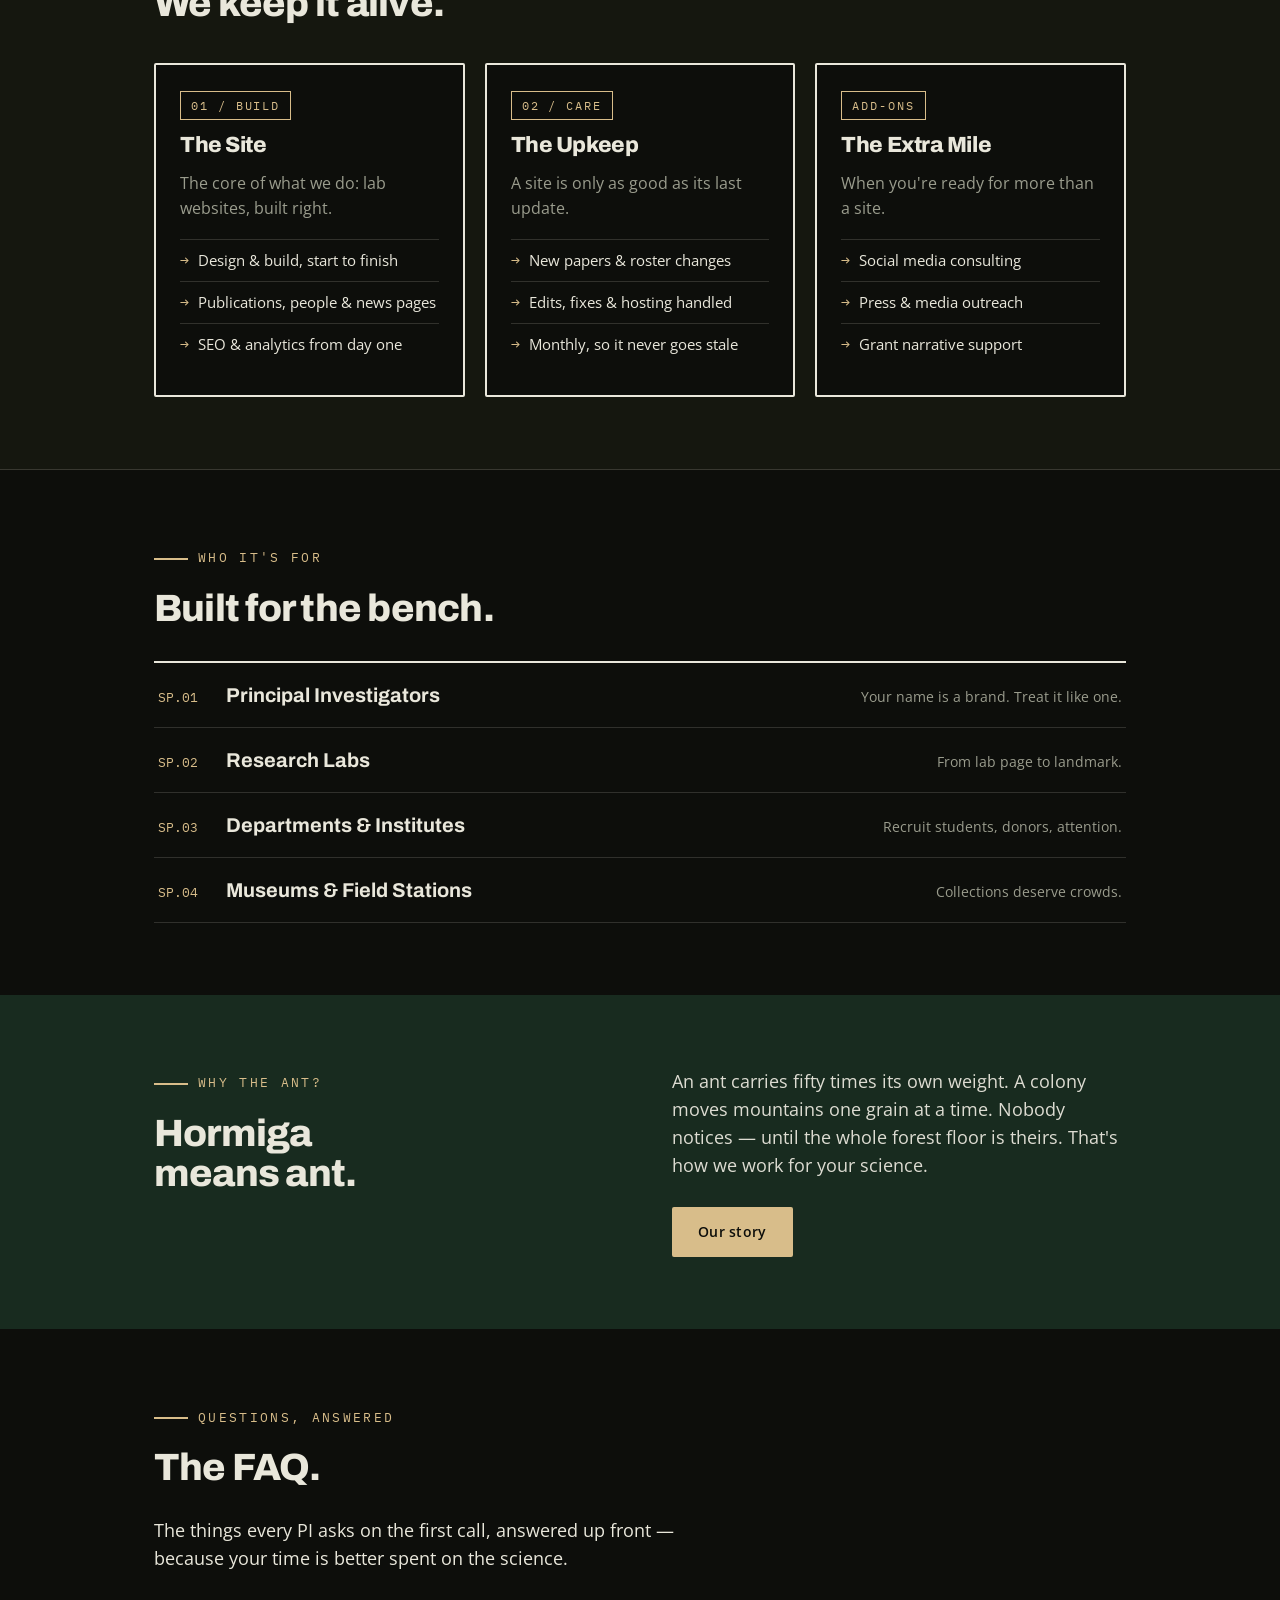
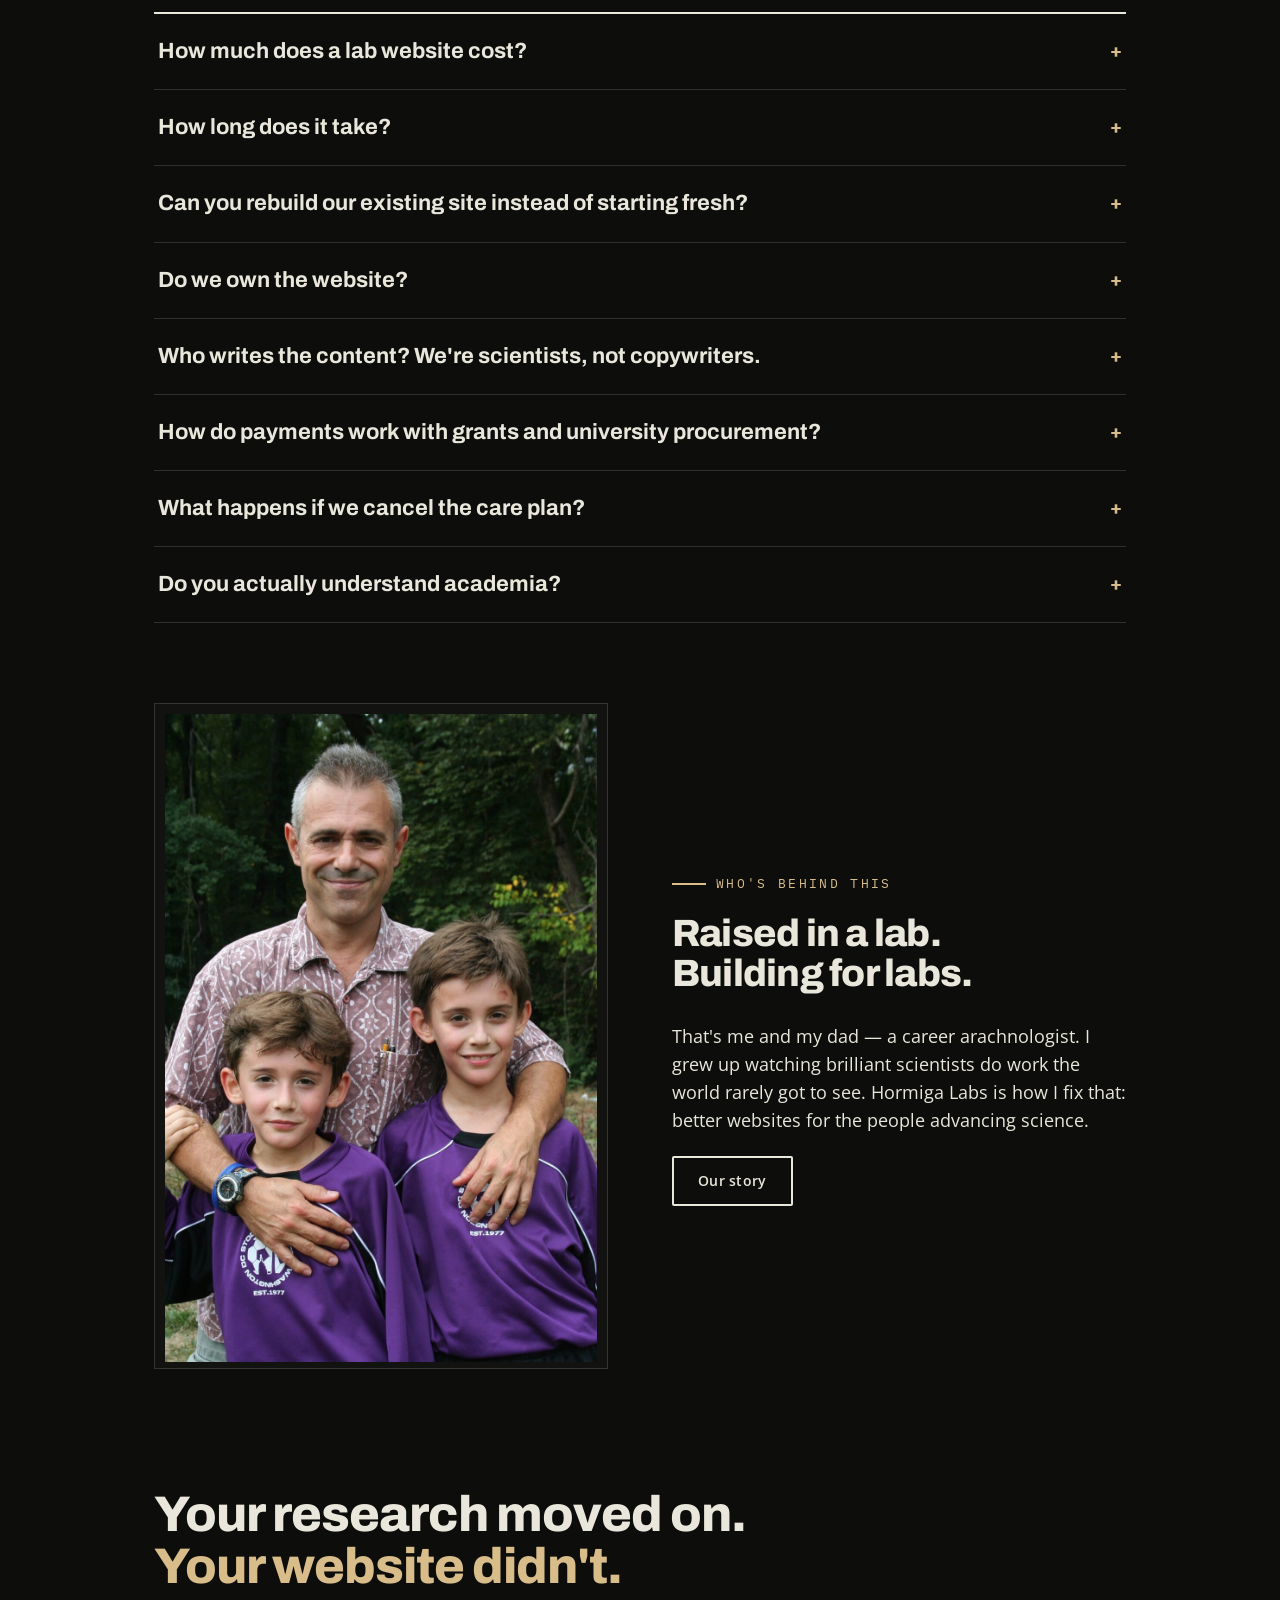
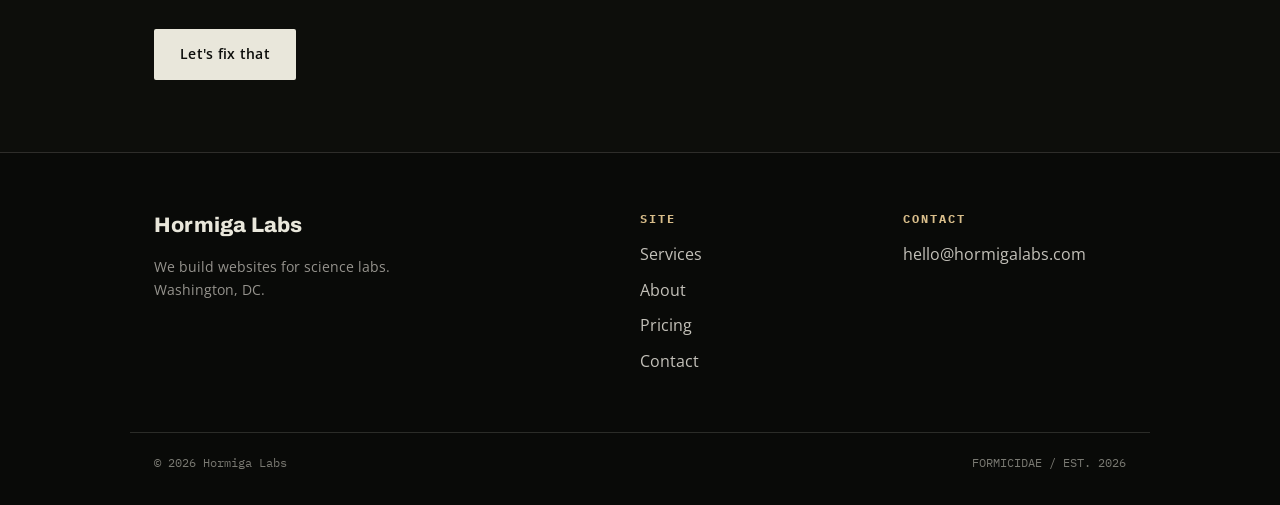
==== commit 8de170ce: "Update index.html" ====
--- a/index.html
+++ b/index.html
@@ -3,8 +3,8 @@
 <head>
   <meta charset="UTF-8" />
   <meta name="viewport" content="width=device-width, initial-scale=1.0" />
-  <title>Contact — Hormiga Labs</title>
-  <meta name="description" content="Start a project with Hormiga Labs. Lab websites, care plans, and a free 1-hour intro call for scientists and labs." />
+  <title>Hormiga Labs — Websites for Science Labs</title>
+  <meta name="description" content="A better website for your life's work. You're an expert at science; we're experts at websites. Hormiga Labs designs, builds, and maintains websites for scientists and labs." />
   <link rel="preconnect" href="https://fonts.googleapis.com" />
   <link rel="preconnect" href="https://fonts.gstatic.com" crossorigin />
   <link href="https://fonts.googleapis.com/css2?family=Archivo:wght@700;800&family=Open+Sans:wght@400;600;700&family=IBM+Plex+Mono:wght@400;500&display=swap" rel="stylesheet" />
@@ -30,71 +30,315 @@
         <li><a href="services.html">Services</a></li>
         <li><a href="about.html">About</a></li>
         <li><a href="pricing.html">Pricing</a></li>
-        <li><a href="contact.html" class="btn btn-signal btn-sm" aria-current="page">Start a project</a></li>
+        <li><a href="contact.html" class="btn btn-signal btn-sm">Start a project</a></li>
       </ul>
     </nav>
   </header>
 
   <main>
-    <section class="hero" style="padding-bottom:24px;">
-      <div class="wrap">
-        <span class="kicker">Contact</span>
-        <h1 class="display">Send the<br /><span class="accent">signal.</span></h1>
-        <p class="lede" style="margin-top:28px;">Tell us about your lab and what you want the world to see. We reply within two working days — usually faster.</p>
-      </div>
-    </section>
-
-    <section class="tight" style="padding-bottom:96px;">
+    <!-- HERO -->
+    <section class="hero">
+      <div class="wrap hero-grid">
+        <div>
+          <span class="kicker">Websites for scientists &amp; labs</span>
+          <h1 class="display">A better website<br />for your<br /><span class="accent">life's work.</span></h1>
+          <p class="lede">You're an expert at science. We're experts at websites. Decades of fieldwork deserve more than a page your postdoc built in 2014. We build lab websites like they matter — because they do: the right site lands you visibility, grants, media, speaking invites, and the students you actually want.</p>
+          <div class="hero-ctas">
+            <a class="btn btn-signal" href="contact.html">Start a project</a>
+            <a class="btn btn-ghost" href="services.html">See what we do</a>
+          </div>
+        </div>
+        <div class="bf-wrap" aria-hidden="true">
+          <div class="bf-note">
+            your lab, here
+            <svg viewBox="0 0 40 34" width="34" height="28" fill="none">
+              <path d="M4 4 C 18 6, 30 12, 33 26" stroke="currentColor" stroke-width="2" stroke-linecap="round"/>
+              <path d="M26 22 L33 27 L36 19" stroke="currentColor" stroke-width="2" stroke-linecap="round" stroke-linejoin="round" fill="none"/>
+            </svg>
+          </div>
+          <div class="browser-frame">
+            <div class="bf-bar">
+              <span class="bf-dot"></span><span class="bf-dot"></span><span class="bf-dot"></span>
+              <span class="bf-url" id="bf-url">yourwebsite.edu</span>
+            </div>
+            <div class="bf-stage" id="bf-stage">
+              <div class="bf-wire on" data-url="yourwebsite.edu" data-tag="Fluorescence" style="background:radial-gradient(ellipse 55% 45% at 25% 40%, rgba(22,224,108,0.55) 0%, transparent 65%), radial-gradient(ellipse 55% 45% at 70% 65%, rgba(255,47,160,0.45) 0%, transparent 65%), #050705;">
+                <img class="s2-img" src="https://commons.wikimedia.org/wiki/Special:FilePath/FluorescentCells.jpg?width=900" alt="" onerror="this.remove()" />
+                <div class="s2-grad"></div>
+                <div class="s2-content v-bold">
+                  <p class="s2-kicker">The &#9608;&#9608;&#9608;&#9608;&#9608; Lab &#183; Cell Dynamics</p>
+                  <h3 class="s2-h">Watching cells decide</h3>
+                  <span class="s2-btn b-solid">Our research</span>
+                </div>
+              </div>
+              <div class="bf-wire" data-url="yourwebsite.edu" data-tag="Plumage" style="background:radial-gradient(ellipse 60% 50% at 30% 45%, rgba(0,140,255,0.5) 0%, transparent 65%), radial-gradient(ellipse 50% 45% at 75% 60%, rgba(255,200,0,0.45) 0%, transparent 65%), #060606;">
+                <img class="s2-img" src="https://commons.wikimedia.org/wiki/Special:FilePath/Ara%20ararauna%20Luc%20Viatour.jpg?width=900" alt="" loading="lazy" onerror="this.remove()" />
+                <div class="s2-grad"></div>
+                <div class="s2-content v-serif">
+                  <p class="s2-kicker">&#9608;&#9608;&#9608;&#9608;&#9608;&#9608; Field Station &#183; Avian Ecology</p>
+                  <h3 class="s2-h">Color is a language</h3>
+                  <span class="s2-btn b-outline">Meet the flock</span>
+                </div>
+              </div>
+              <div class="bf-wire" data-url="yourwebsite.edu" data-tag="Silk" style="background:radial-gradient(ellipse 60% 50% at 50% 40%, rgba(160,200,255,0.35) 0%, transparent 70%), #07080a;">
+                <img class="s2-img" src="https://commons.wikimedia.org/wiki/Special:FilePath/Spider%20web%20Luc%20Viatour.jpg?width=900" alt="" loading="lazy" onerror="this.remove()" />
+                <div class="s2-grad"></div>
+                <div class="s2-content v-light">
+                  <p class="s2-kicker">The Weaver Lab &#183; Arachnology</p>
+                  <h3 class="s2-h">The architecture of silk</h3>
+                  <span class="s2-btn b-link">Explore the webs &#8594;</span>
+                </div>
+              </div>
+              <div class="bf-wire" data-url="yourwebsite.edu" data-tag="Deep field" style="background:radial-gradient(ellipse 50% 45% at 65% 40%, rgba(130,80,255,0.4) 0%, transparent 70%), radial-gradient(ellipse 45% 40% at 30% 60%, rgba(255,120,60,0.3) 0%, transparent 70%), #04040a;">
+                <img class="s2-img" src="https://commons.wikimedia.org/wiki/Special:FilePath/NASA-HS201427a-HubbleUltraDeepField2014-20140603.jpg?width=900" alt="" loading="lazy" onerror="this.remove()" />
+                <div class="s2-grad"></div>
+                <div class="s2-content v-mono">
+                  <p class="s2-kicker">&#9608;&#9608;&#9608;&#9608;&#9608;&#9608;&#9608; Observatory</p>
+                  <h3 class="s2-h">mapping the first light</h3>
+                  <span class="s2-btn b-pill">Explore the data</span>
+                </div>
+              </div>
+              <span class="bf-tag" id="bf-tag">Fluorescence</span>
+            </div>
+          </div>
+        </div>
+      </div>
+    </section>
+
+    <!-- MARQUEE -->
+    <div class="marquee" aria-hidden="true">
+      <div class="marquee-track">
+        Lab websites <span class="dot">●</span> Publications pages <span class="dot">●</span> People &amp; alumni <span class="dot">●</span> Research highlights <span class="dot">●</span> Preprints &amp; datasets <span class="dot">●</span> Redesigns &amp; rebuilds <span class="dot">●</span>
+        Lab websites <span class="dot">●</span> Publications pages <span class="dot">●</span> People &amp; alumni <span class="dot">●</span> Research highlights <span class="dot">●</span> Preprints &amp; datasets <span class="dot">●</span> Redesigns &amp; rebuilds <span class="dot">●</span>
+      </div>
+    </div>
+
+    <!-- PROBLEM / FLYWHEEL -->
+    <section>
+      <div class="wrap">
+        <span class="kicker">The problem</span>
+        <h2 class="section-title">Your website is<br />your first impression.</h2>
+        <p class="lede">Think about the last time a program officer, an editor, or your dream PhD applicant googled you. They found that site. They formed an opinion in ten seconds. You never even knew it happened — and you don't get that first impression back.</p>
+
+        <div class="flywheel">
+          <div class="step reveal">
+            <span class="num">STAGE / 01</span>
+            <h3>The Search</h3>
+            <p>Someone with money, a byline, or an application googles your name. It happens more often than you think.</p>
+          </div>
+          <div class="step reveal">
+            <span class="num">STAGE / 02</span>
+            <h3>The Site</h3>
+            <p>What they find in ten seconds decides whether they keep reading — or close the tab on your decade of work.</p>
+          </div>
+          <div class="step reveal">
+            <span class="num">STAGE / 03</span>
+            <h3>The Signal</h3>
+            <p>A sharp, current site earns you the reply, the invite, the application from the student you actually want.</p>
+          </div>
+          <div class="step reveal">
+            <span class="num">STAGE / 04</span>
+            <h3>The Grant</h3>
+            <p>It compounds — into funding, students, and the reputation your work already earned.</p>
+          </div>
+        </div>
+        <p class="lede" style="margin-top:40px;"><strong>Your site works every day.</strong> It should look like it.</p>
+
+        <div class="ms-strip reveal">
+          <div>
+            <span class="ms-logo" aria-hidden="true"><span></span><span></span><span></span><span></span></span>
+            <p><strong>Built by a Microsoft veteran.</strong> Designing and shipping web experiences at global scale — now building for the community that raised us: working scientists.</p>
+          </div>
+          <div class="ms-stat">
+            <span class="n">7 yrs</span>
+            <span class="lbl">at Microsoft</span>
+          </div>
+          <div class="ms-stat">
+            <span class="n">2.5B+</span>
+            <span class="lbl">views on work shipped</span>
+          </div>
+        </div>
+      </div>
+    </section>
+
+    <!-- SPECIMENS / GALLERY -->
+    <section class="band-dark">
+      <div class="wrap">
+        <span class="kicker">The subject matter</span>
+        <h2 class="section-title">Science is<br />photogenic.</h2>
+        <p class="lede">Your hard drive is full of images most brands would kill for — micrographs, field shots, specimens, ten years of figures. Right now they're in a folder called <em>final_v3</em> where no one will ever see them. Your site should put them front and center. Yours will.</p>
+
+        <div class="gallery">
+          <figure class="reveal">
+            <img src="https://commons.wikimedia.org/wiki/Special:FilePath/Spider%20web%20Luc%20Viatour.jpg?width=800" alt="Dew-covered spider web" loading="lazy" onerror="this.closest('figure').style.display='none'" />
+            <figcaption><span>Silk architecture</span><span class="no">SP/01</span></figcaption>
+            <span class="credit">Photo: Luc Viatour, CC BY-SA — swap in your own</span>
+          </figure>
+          <figure class="reveal">
+            <img src="https://commons.wikimedia.org/wiki/Special:FilePath/FluorescentCells.jpg?width=800" alt="Fluorescence micrograph of endothelial cells" loading="lazy" onerror="this.closest('figure').style.display='none'" />
+            <figcaption><span>Fluorescence</span><span class="no">SP/02</span></figcaption>
+            <span class="credit">Photo: NIH, public domain</span>
+          </figure>
+          <figure class="reveal">
+            <img src="https://commons.wikimedia.org/wiki/Special:FilePath/E%20coli%20at%2010000x%2C%20original.jpg?width=800" alt="Electron micrograph of E. coli at 10,000x" loading="lazy" onerror="this.closest('figure').style.display='none'" />
+            <figcaption><span>10,000× closer</span><span class="no">SP/03</span></figcaption>
+            <span class="credit">Photo: USDA ARS, public domain</span>
+          </figure>
+          <figure class="reveal">
+            <img src="https://commons.wikimedia.org/wiki/Special:FilePath/NASA-HS201427a-HubbleUltraDeepField2014-20140603.jpg?width=800" alt="Hubble Ultra Deep Field" loading="lazy" onerror="this.closest('figure').style.display='none'" />
+            <figcaption><span>Deep field</span><span class="no">SP/04</span></figcaption>
+            <span class="credit">Photo: NASA/ESA, public domain</span>
+          </figure>
+        </div>
+      </div>
+    </section>
+
+    <!-- FOR SCIENTISTS -->
+    <section class="band-moss">
+      <div class="wrap">
+        <span class="kicker">We get it</span>
+        <h2 class="section-title">Nobody gets a PhD<br />in web design.</h2>
+        <p class="lede">And you shouldn't need one. But you've watched it happen: the colleague with thinner results and a sharper website gets the keynote, the feature, the renewal. You can defend your methods to Reviewer 2; building a site, wrangling SEO, writing a homepage about yourself is a different expertise. It's ours. Trade us the job you've been avoiding for the one we love.</p>
+        <ul class="specimen-list">
+          <li class="reveal"><span class="idx">TR.01</span> You wrote the paper <span class="note">We build the page it deserves.</span></li>
+          <li class="reveal"><span class="idx">TR.02</span> You ran the ten-year study <span class="note">We make it findable in ten seconds.</span></li>
+          <li class="reveal"><span class="idx">TR.03</span> You update the science <span class="note">We update the site. Every month.</span></li>
+          <li class="reveal"><span class="idx">TR.04</span> You hate self-promotion <span class="note">Good. That's our job, not yours.</span></li>
+        </ul>
+      </div>
+    </section>
+
+    <!-- PILLARS -->
+    <section class="band-dark">
+      <div class="wrap">
+        <span class="kicker">What we do</span>
+        <h2 class="section-title">We build it.<br />We keep it alive.</h2>
+        <div class="pillars">
+          <div class="pillar reveal" style="color:var(--ink)">
+            <span class="tag">01 / Build</span>
+            <h3>The Site</h3>
+            <p>The core of what we do: lab websites, built right.</p>
+            <ul>
+              <li>Design &amp; build, start to finish</li>
+              <li>Publications, people &amp; news pages</li>
+              <li>SEO &amp; analytics from day one</li>
+            </ul>
+          </div>
+          <div class="pillar reveal" style="color:var(--ink)">
+            <span class="tag">02 / Care</span>
+            <h3>The Upkeep</h3>
+            <p>A site is only as good as its last update.</p>
+            <ul>
+              <li>New papers &amp; roster changes</li>
+              <li>Edits, fixes &amp; hosting handled</li>
+              <li>Monthly, so it never goes stale</li>
+            </ul>
+          </div>
+          <div class="pillar reveal" style="color:var(--ink)">
+            <span class="tag">Add-ons</span>
+            <h3>The Extra Mile</h3>
+            <p>When you're ready for more than a site.</p>
+            <ul>
+              <li>Social media consulting</li>
+              <li>Press &amp; media outreach</li>
+              <li>Grant narrative support</li>
+            </ul>
+          </div>
+        </div>
+      </div>
+    </section>
+
+    <!-- WHO WE WORK WITH -->
+    <section>
+      <div class="wrap">
+        <span class="kicker">Who it's for</span>
+        <h2 class="section-title">Built for the bench.</h2>
+        <ul class="specimen-list">
+          <li class="reveal"><span class="idx">SP.01</span> Principal Investigators <span class="note">Your name is a brand. Treat it like one.</span></li>
+          <li class="reveal"><span class="idx">SP.02</span> Research Labs <span class="note">From lab page to landmark.</span></li>
+          <li class="reveal"><span class="idx">SP.03</span> Departments &amp; Institutes <span class="note">Recruit students, donors, attention.</span></li>
+          <li class="reveal"><span class="idx">SP.04</span> Museums &amp; Field Stations <span class="note">Collections deserve crowds.</span></li>
+        </ul>
+      </div>
+    </section>
+
+    <!-- WHY THE ANT -->
+    <section class="band-moss">
       <div class="wrap two-col">
-        <div class="contact-card">
-          <!-- Submissions POST to the Cloudflare Worker (hormiga-form), which relays to Resend. -->
-          <form id="contactForm" class="form-grid" novalidate>
-            <input type="text" name="_honey" style="display:none" tabindex="-1" autocomplete="off" aria-hidden="true" />
-            <div>
-              <label for="name">Name</label>
-              <input id="name" type="text" name="name" required placeholder="Dr. Jane Rivera" />
-            </div>
-            <div>
-              <label for="email">Email</label>
-              <input id="email" type="email" name="email" required placeholder="you@university.edu" />
-            </div>
-            <div>
-              <label for="phone">Phone</label>
-              <input id="phone" type="tel" name="phone" placeholder="(202) 555-0123" />
-            </div>
-            <div>
-              <label for="callback">Desired callback time</label>
-              <input id="callback" type="text" name="callback_time" placeholder="e.g. weekday afternoons ET, or 'email is fine'" />
-            </div>
-            <div>
-              <label for="org">Lab / Institution</label>
-              <input id="org" type="text" name="organization" placeholder="Rivera Lab, University of —" />
-            </div>
-            <div>
-              <label for="interest">I'm interested in</label>
-              <select id="interest" name="interest">
-                <option>New lab website</option>
-                <option>Website redesign / rebuild</option>
-                <option>Monthly care plan</option>
-                <option>Free 1-hour intro call</option>
-                <option>Add-ons: media, social, grants</option>
-                <option>Not sure yet</option>
-              </select>
-            </div>
-            <div>
-              <label for="message">What should the world know about your work?</label>
-              <textarea id="message" name="message" rows="5" placeholder="Two sentences is plenty."></textarea>
-            </div>
-            <button class="btn btn-signal" type="submit">Send it</button>
-            <p id="formMsg" role="status" aria-live="polite" style="margin-top:6px; font-size:14px; color:var(--signal);"></p>
-          </form>
-        </div>
         <div>
-          <span class="kicker">Prefer email?</span>
-          <h2 class="section-title" style="font-size:clamp(26px,3.5vw,40px);">hello@<br />hormigalabs.com</h2>
-          <p class="muted">Include your lab page (even the old one — especially the old one) and one thing you wish more people knew about your research.</p>
-          <a class="btn btn-ghost" style="margin-top:24px" href="mailto:hello@hormigalabs.com?subject=Intro%20call%20—%20%5BYour%20Lab%5D">Email us</a>
-        </div>
+          <span class="kicker">Why the ant?</span>
+          <h2 class="section-title">Hormiga<br />means ant.</h2>
+        </div>
+        <div>
+          <p class="lede" style="color:rgba(243,239,230,0.9)">An ant carries fifty times its own weight. A colony moves mountains one grain at a time. Nobody notices — until the whole forest floor is theirs. That's how we work for your science.</p>
+          <a class="btn btn-signal" style="margin-top:28px" href="about.html">Our story</a>
+        </div>
+      </div>
+    </section>
+
+    <!-- FAQ -->
+    <section>
+      <div class="wrap">
+        <span class="kicker">Questions, answered</span>
+        <h2 class="section-title">The FAQ.</h2>
+        <p class="lede">The things every PI asks on the first call, answered up front — because your time is better spent on the science.</p>
+        <div class="faq">
+          <details>
+            <summary>How much does a lab website cost?</summary>
+            <p class="a"><strong>$1,499, flat.</strong> One-time fee for design and build — publications, people, and news pages, SEO, analytics, and your first month of care included. No surprise line items; additional work beyond scope is $99/hr and only ever with your approval.</p>
+          </details>
+          <details>
+            <summary>How long does it take?</summary>
+            <p class="a"><strong>4–6 weeks</strong> from kickoff to launch. Most of your involvement is a kickoff call, one round of review, and sending us your papers and headshots. We know your calendar is the scarcest resource in the lab.</p>
+          </details>
+          <details>
+            <summary>Can you rebuild our existing site instead of starting fresh?</summary>
+            <p class="a">Yes — most of our projects are rebuilds. We migrate everything worth keeping (publications, people, project pages), fix what's broken, and redesign around it. Nothing gets lost, including your search rankings.</p>
+          </details>
+          <details>
+            <summary>Do we own the website?</summary>
+            <p class="a"><strong>Completely.</strong> Your domain, your code, your content, your analytics. If you leave, everything goes with you and keeps working. No proprietary platform, no hostage situation.</p>
+          </details>
+          <details>
+            <summary>Who writes the content? We're scientists, not copywriters.</summary>
+            <p class="a">We do the heavy lifting. We draft your pages from your papers, CV, and a conversation — in plain language that's accurate enough for you and clear enough for a program officer. You review; we never publish anything you haven't approved. The science is never dumbed down, only opened up.</p>
+          </details>
+          <details>
+            <summary>How do payments work with grants and university procurement?</summary>
+            <p class="a">However your institution needs: invoices, purchase orders, W-9 on request. Many labs pay from startup funds, discretionary accounts, or outreach budgets. The annual prepay option (10% off) fits neatly into a single budget line for grant reporting.</p>
+          </details>
+          <details>
+            <summary>What happens if we cancel the care plan?</summary>
+            <p class="a">Your site keeps running — you own it. The care plan is month to month; pause it during a field season, restart when the papers come out. We'll be here.</p>
+          </details>
+          <details>
+            <summary>Do you actually understand academia?</summary>
+            <p class="a">Our founder grew up in a working research lab — the child of a university scientist. We know what a preprint is, why the publications page must be perfect, what Reviewer 2 does to a person, and why your last site hasn't been updated since the postdoc who built it graduated.</p>
+          </details>
+        </div>
+      </div>
+    </section>
+
+    <!-- FOUNDER / HUMAN -->
+    <section class="tight" style="padding-top:8px;">
+      <div class="wrap two-col" style="align-items:center;">
+        <figure class="reveal" style="margin:0;border:1px solid var(--line);background:#121310;padding:10px 10px 6px;">
+          <img src="assets/img/hormiga-family.jpg" alt="Didac and his brother as kids with their dad, a career arachnologist" loading="lazy" style="width:100%;display:block;" />
+        </figure>
+        <div class="reveal">
+          <span class="kicker">Who's behind this</span>
+          <h2 class="section-title">Raised in a lab.<br />Building for labs.</h2>
+          <p class="lede">That's me and my dad — a career arachnologist. I grew up watching brilliant scientists do work the world rarely got to see. Hormiga Labs is how I fix that: better websites for the people advancing science.</p>
+          <a class="btn btn-ghost" href="about.html" style="margin-top:22px;">Our story</a>
+        </div>
+      </div>
+    </section>
+
+    <!-- CTA -->
+    <section class="cta-band">
+      <div class="wrap">
+        <h2>Your research moved on.<br /><span style="color:var(--signal)">Your website didn't.</span></h2>
+        <a class="btn" href="contact.html">Let's fix that</a>
       </div>
     </section>
   </main>
@@ -110,7 +354,7 @@
         <ul>
           <li><a href="services.html">Services</a></li>
           <li><a href="about.html">About</a></li>
-        <li><a href="pricing.html">Pricing</a></li>
+          <li><a href="pricing.html">Pricing</a></li>
           <li><a href="contact.html">Contact</a></li>
         </ul>
       </div>
@@ -130,46 +374,21 @@
   <script src="assets/ants.js"></script>
   <script>
     (function () {
-      var f = document.getElementById("contactForm");
-      var msg = document.getElementById("formMsg");
-      if (!f) return;
-      var ENDPOINT = "https://hormiga-form.mute-bonus-3e90.workers.dev/";
-      f.addEventListener("submit", async function (e) {
-        e.preventDefault();
-        var btn = f.querySelector('button[type="submit"]');
-        if (!f.name.value || !f.email.value) {
-          msg.style.color = "var(--signal)";
-          msg.textContent = "Please add your name and email.";
-          return;
-        }
-        var data = {};
-        new FormData(f).forEach(function (v, k) { data[k] = v; });
-        btn.disabled = true;
-        var original = btn.textContent;
-        btn.textContent = "Sending…";
-        msg.textContent = "";
-        try {
-          var r = await fetch(ENDPOINT, {
-            method: "POST",
-            headers: { "Content-Type": "application/json" },
-            body: JSON.stringify(data),
-          });
-          var j = {};
-          try { j = await r.json(); } catch (_) {}
-          if (r.ok && j.ok) {
-            f.innerHTML =
-              '<p style="font-family:var(--font-display);font-size:22px;color:var(--ink);margin:0 0 10px;">Thanks — your message is on its way.</p>' +
-              '<p style="color:var(--grey);font-size:15px;margin:0;">We’ll be in touch within two working days. For anything urgent, email hello@hormigalabs.com.</p>';
-          } else {
-            throw new Error((j && j.error) || ("HTTP " + r.status));
-          }
-        } catch (err) {
-          btn.disabled = false;
-          btn.textContent = original;
-          msg.style.color = "#e0a58a";
-          msg.textContent = "Sorry — something went wrong. Please email hello@hormigalabs.com directly.";
-        }
-      });
+      var stage = document.getElementById("bf-stage");
+      var url = document.getElementById("bf-url");
+      var tag = document.getElementById("bf-tag");
+      if (!stage || window.matchMedia("(prefers-reduced-motion: reduce)").matches) return;
+      var i = 0;
+      setInterval(function () {
+        var sites = stage.querySelectorAll(".bf-wire");
+        if (sites.length < 2) return;
+        sites[i % sites.length].classList.remove("on");
+        i = (i + 1) % sites.length;
+        var next = sites[i];
+        next.classList.add("on");
+        url.textContent = next.dataset.url;
+        tag.innerHTML = next.dataset.tag;
+      }, 4200);
     })();
   </script>
 </body>
